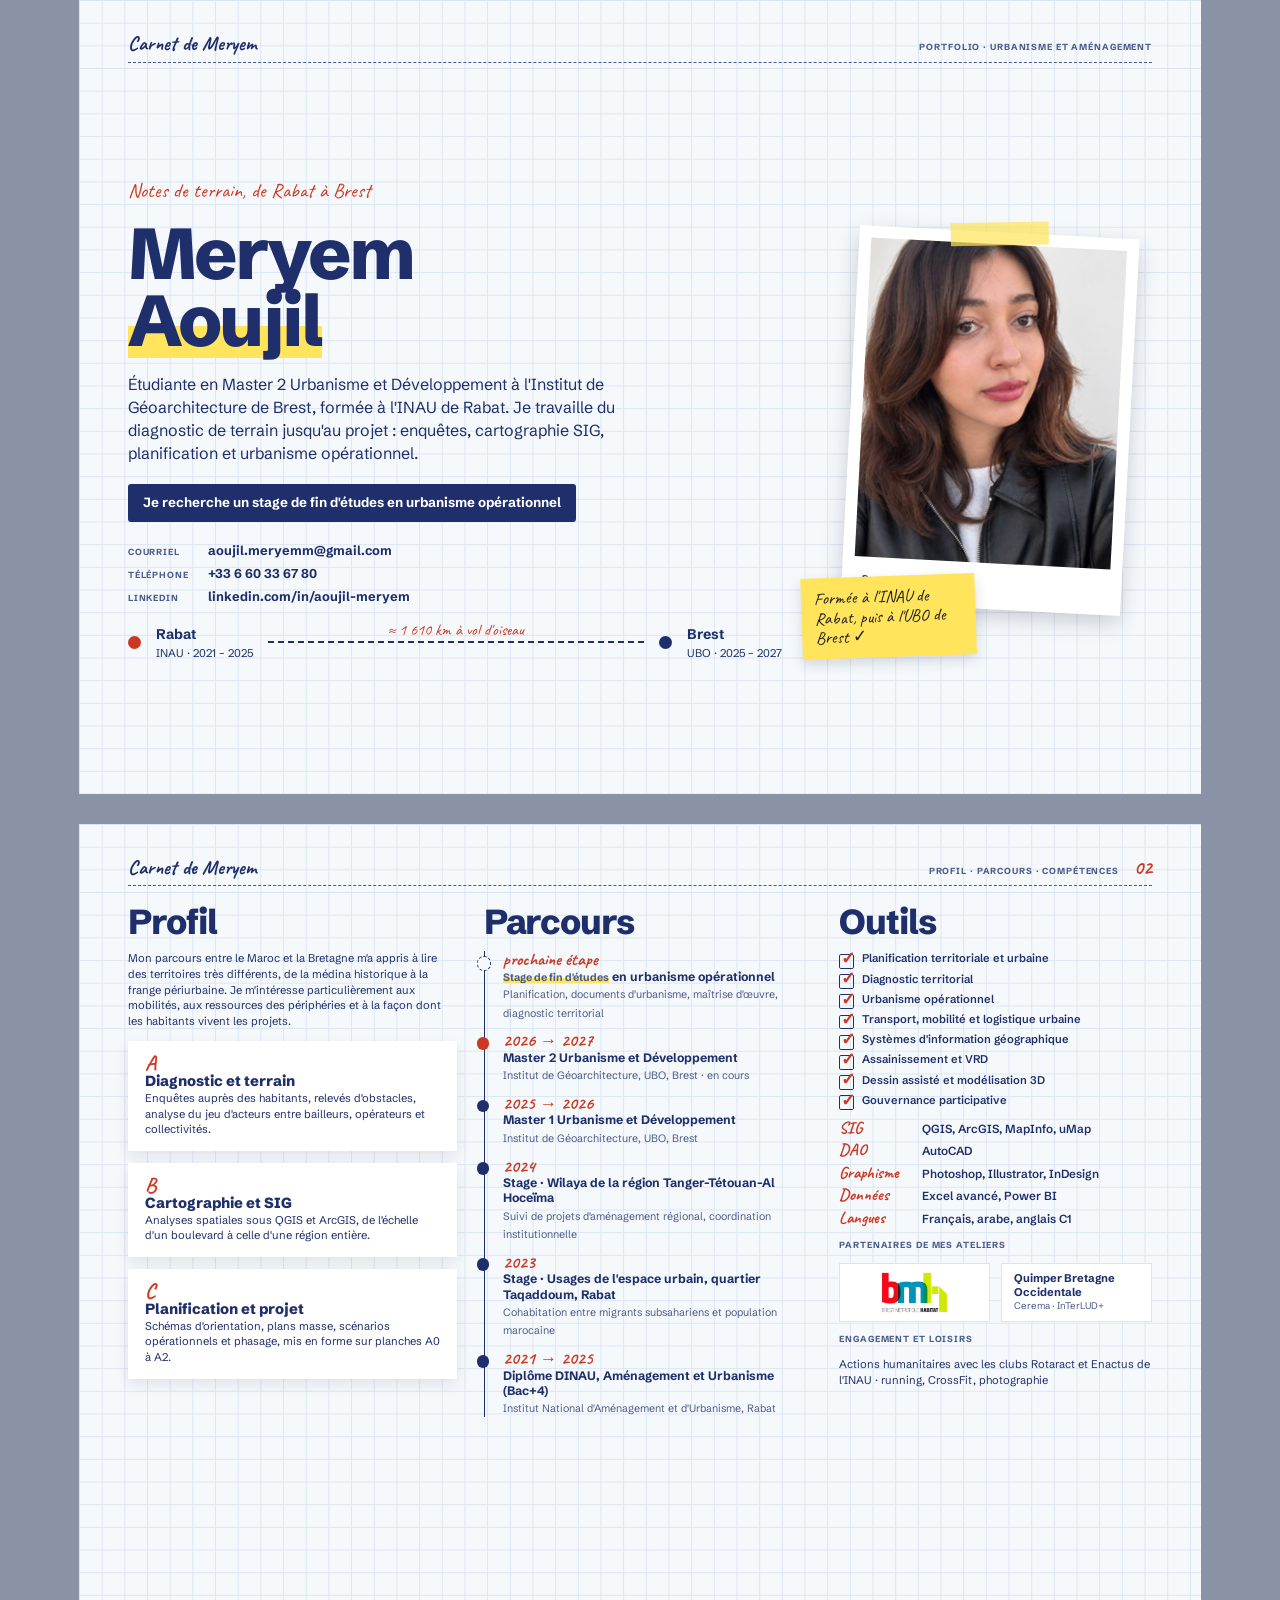
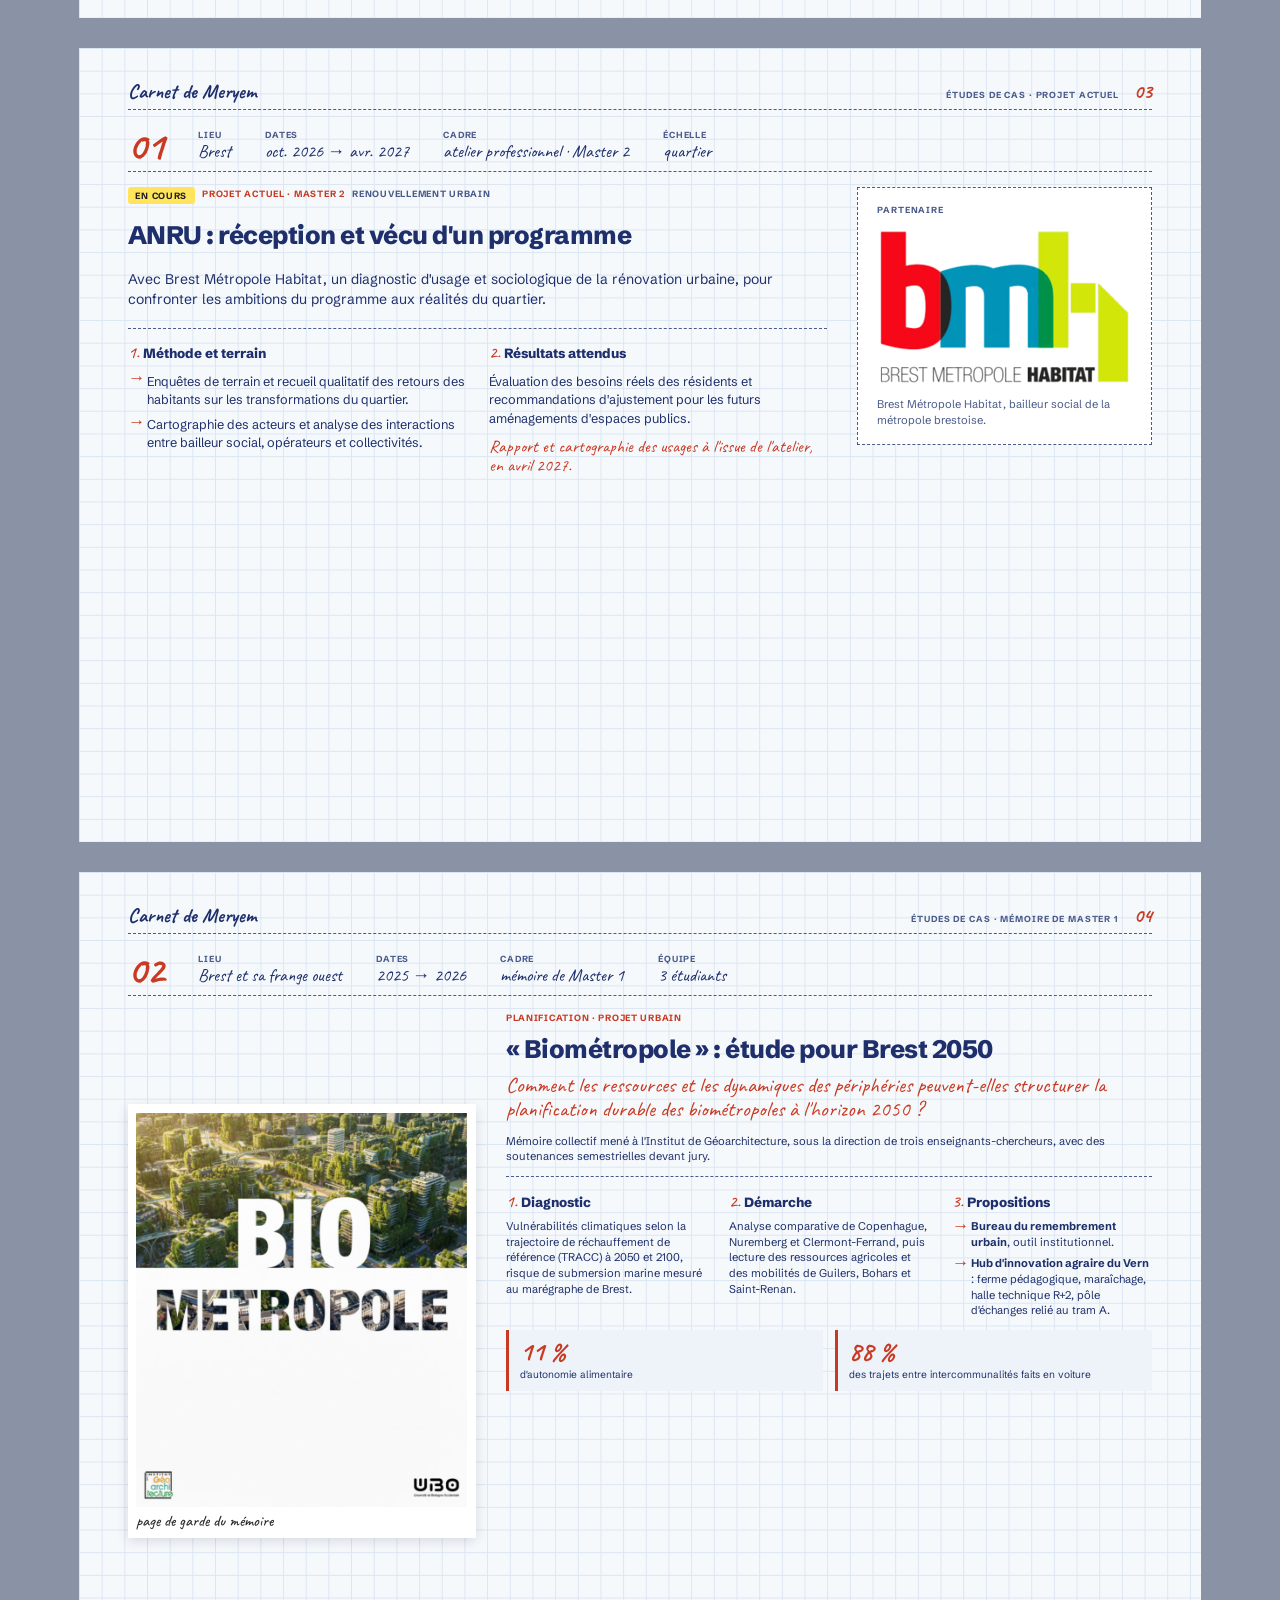
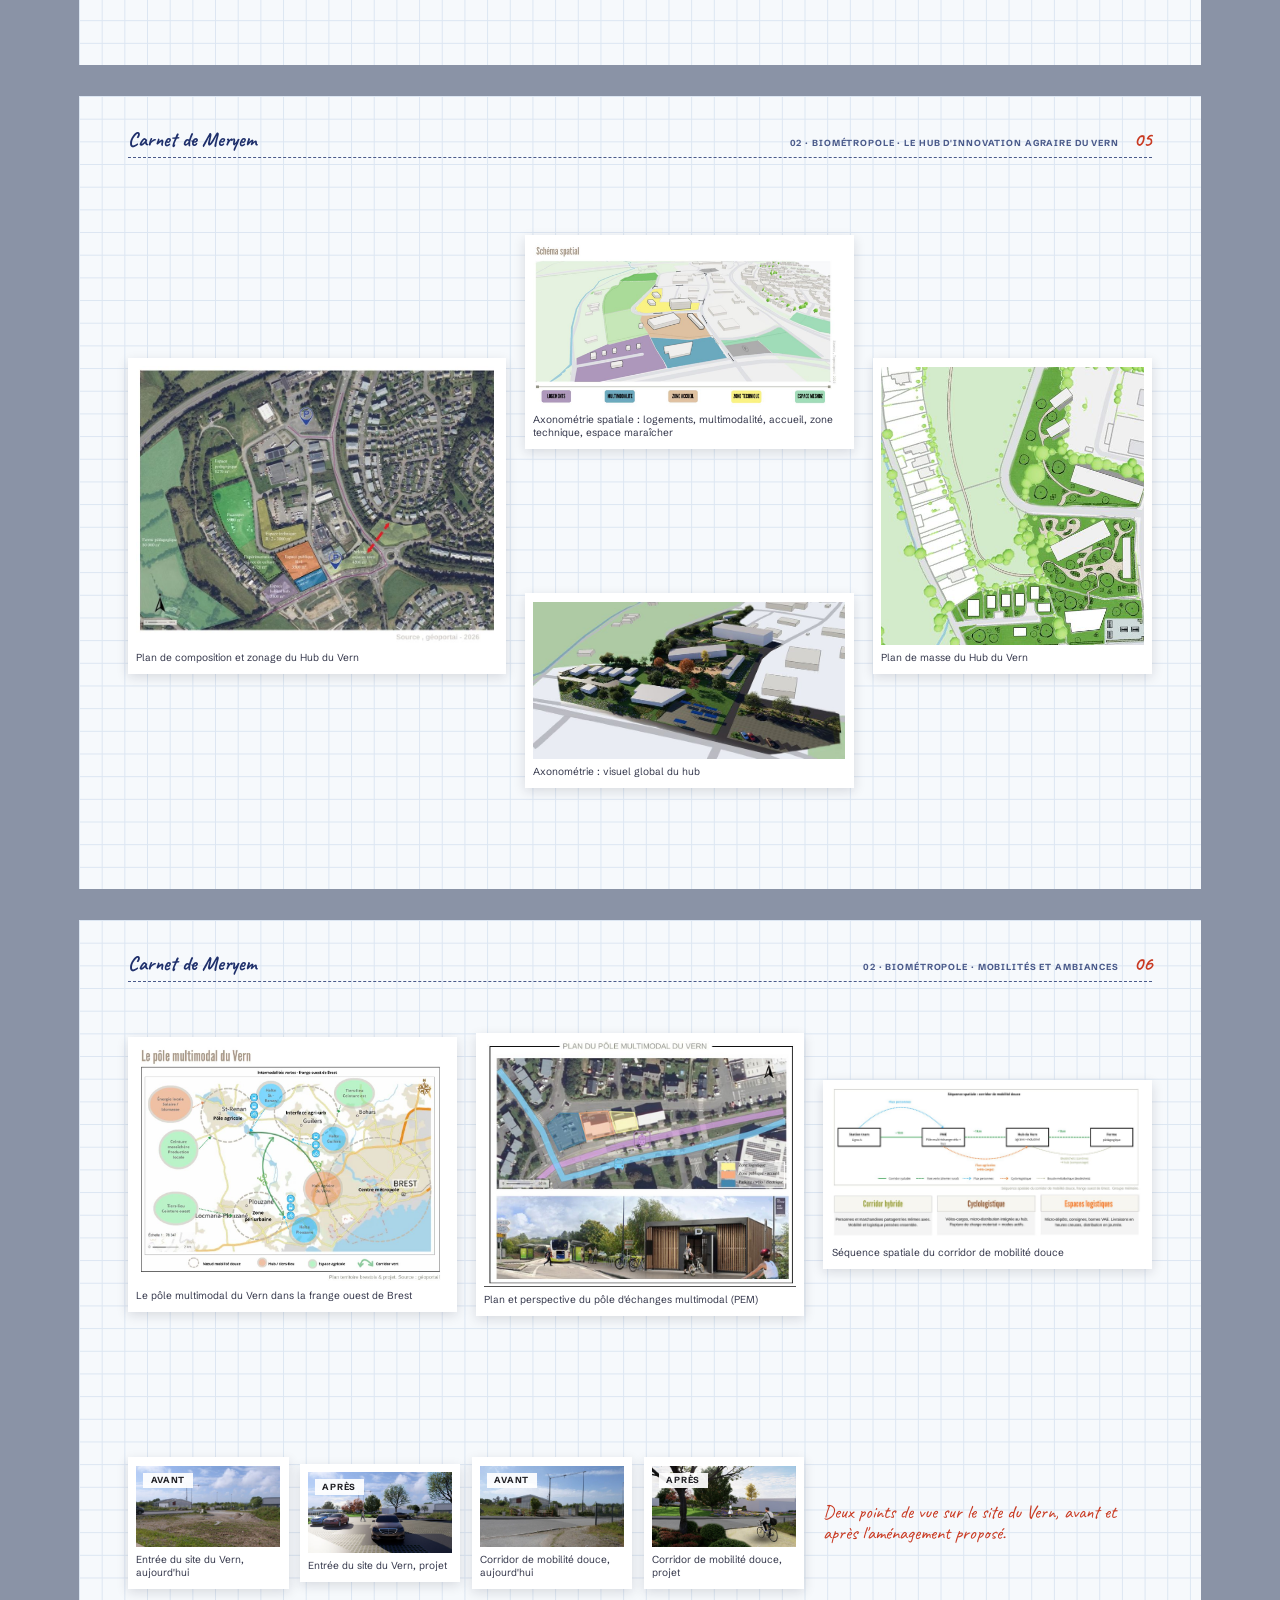
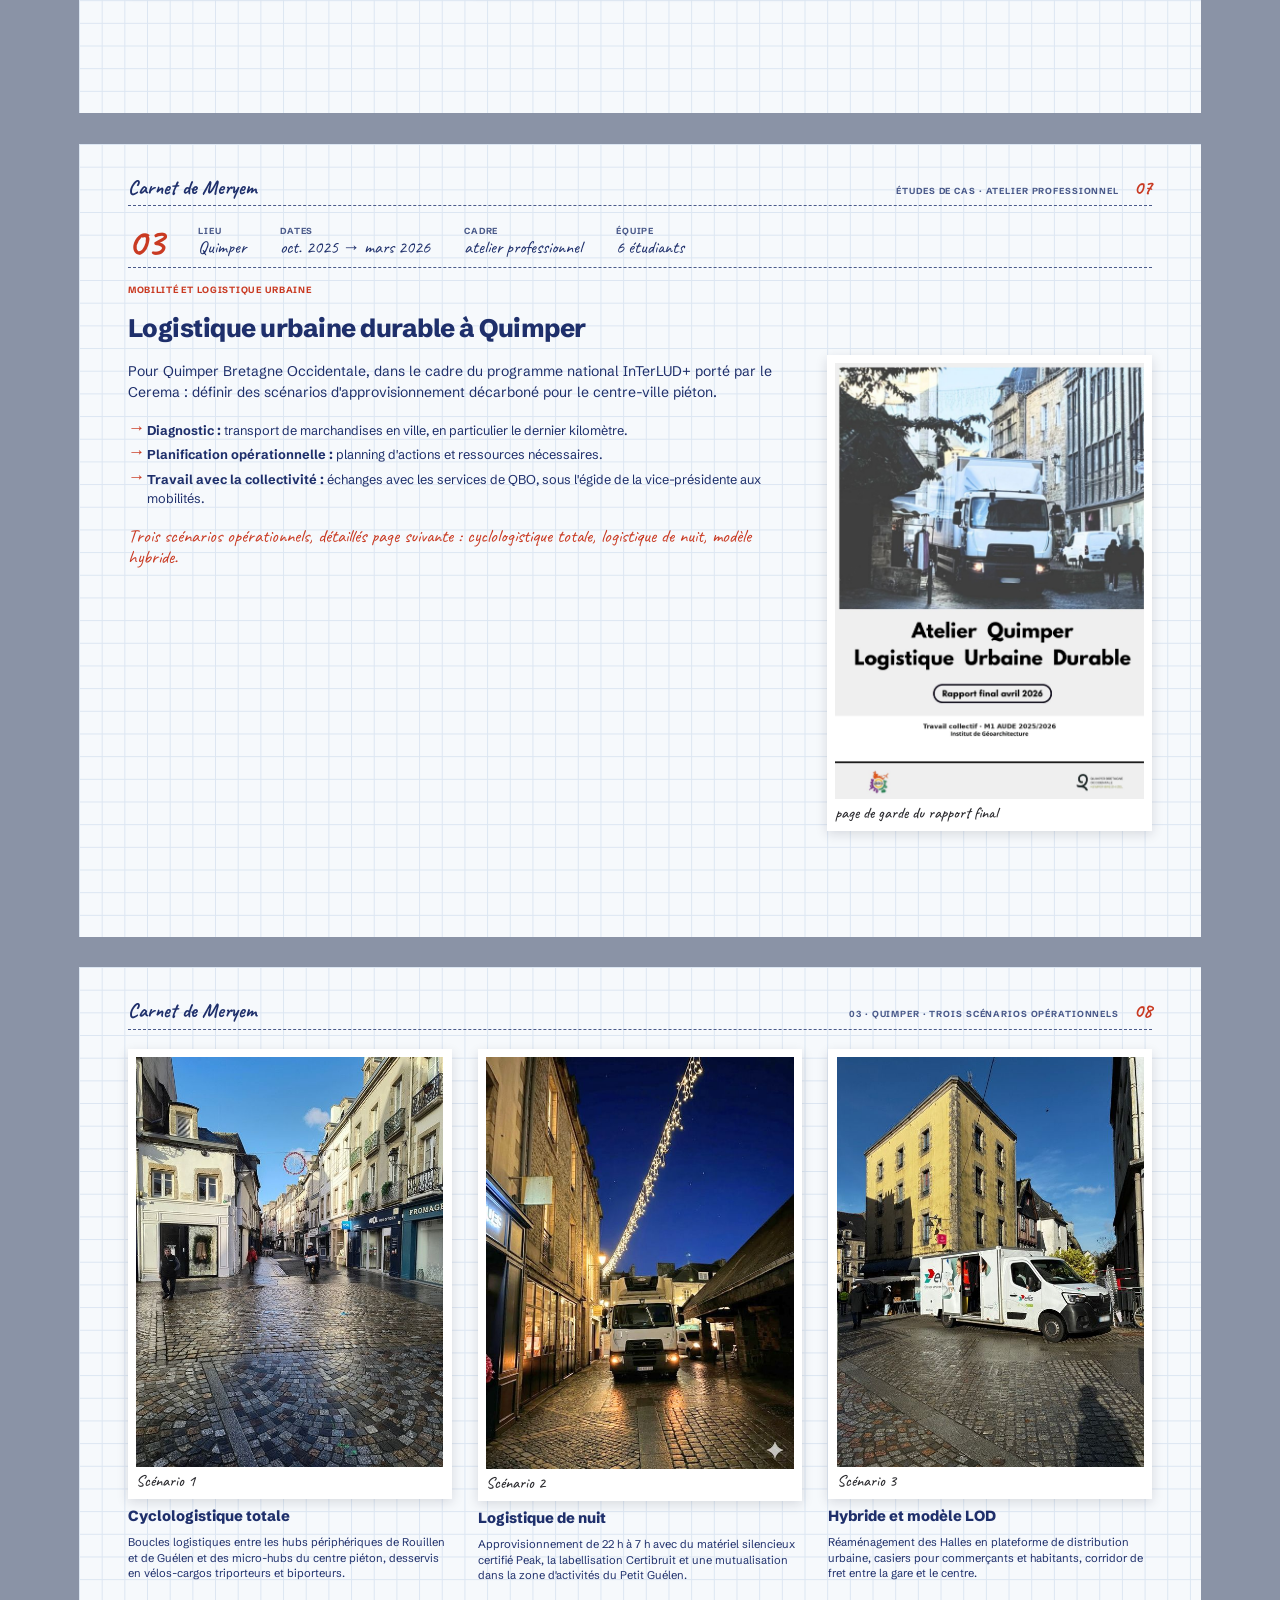
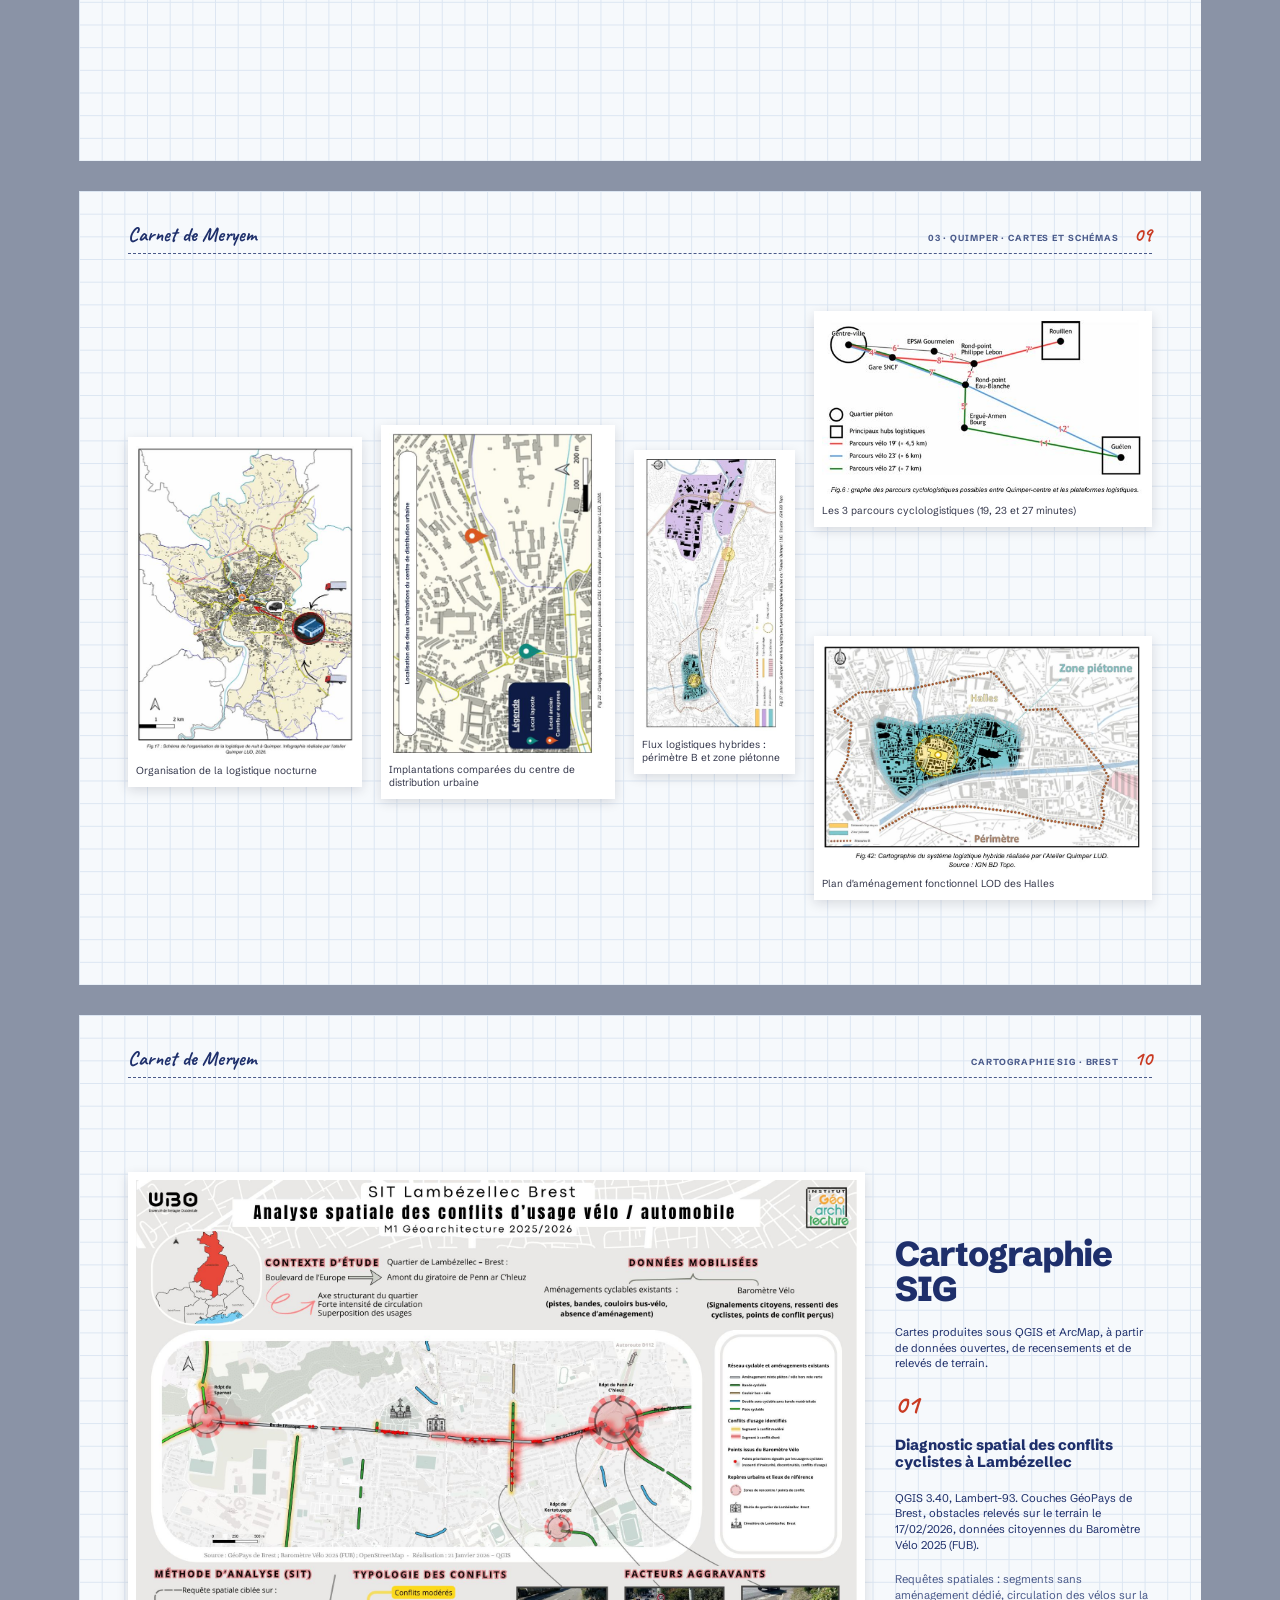
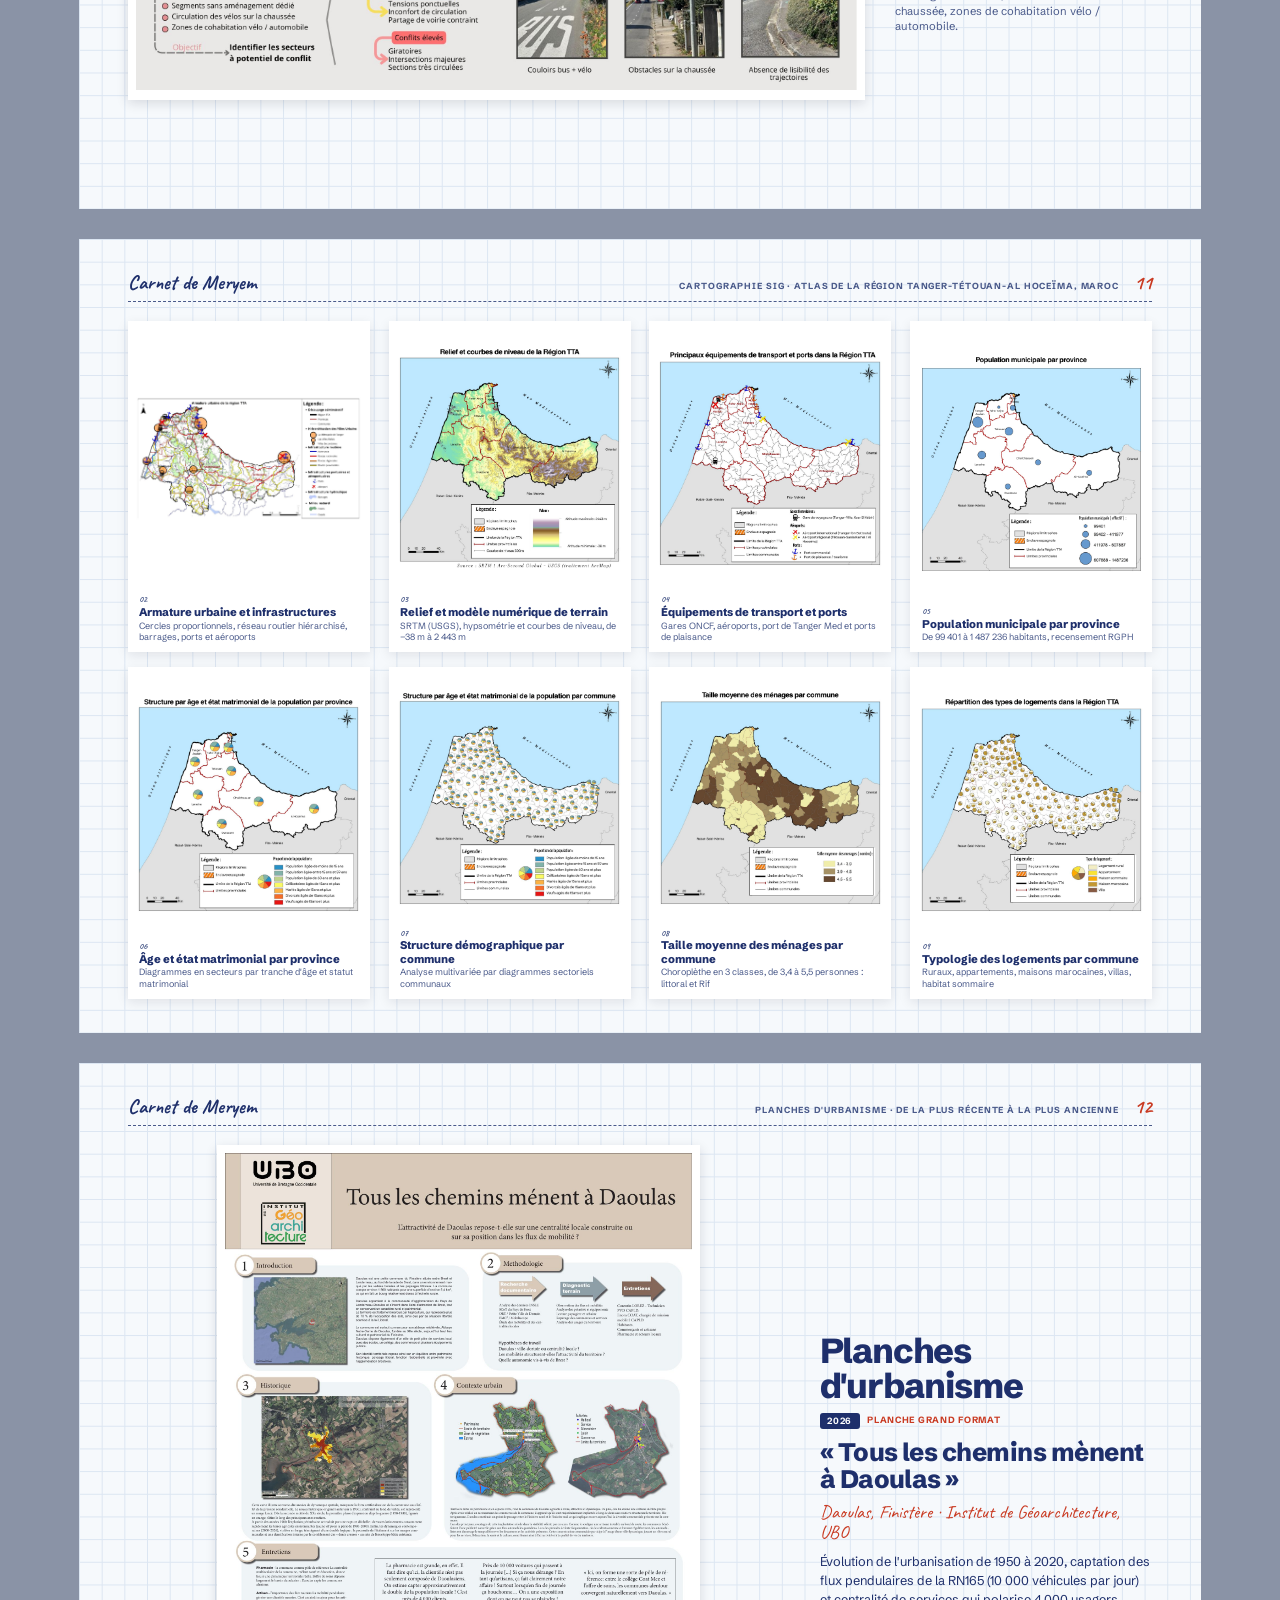
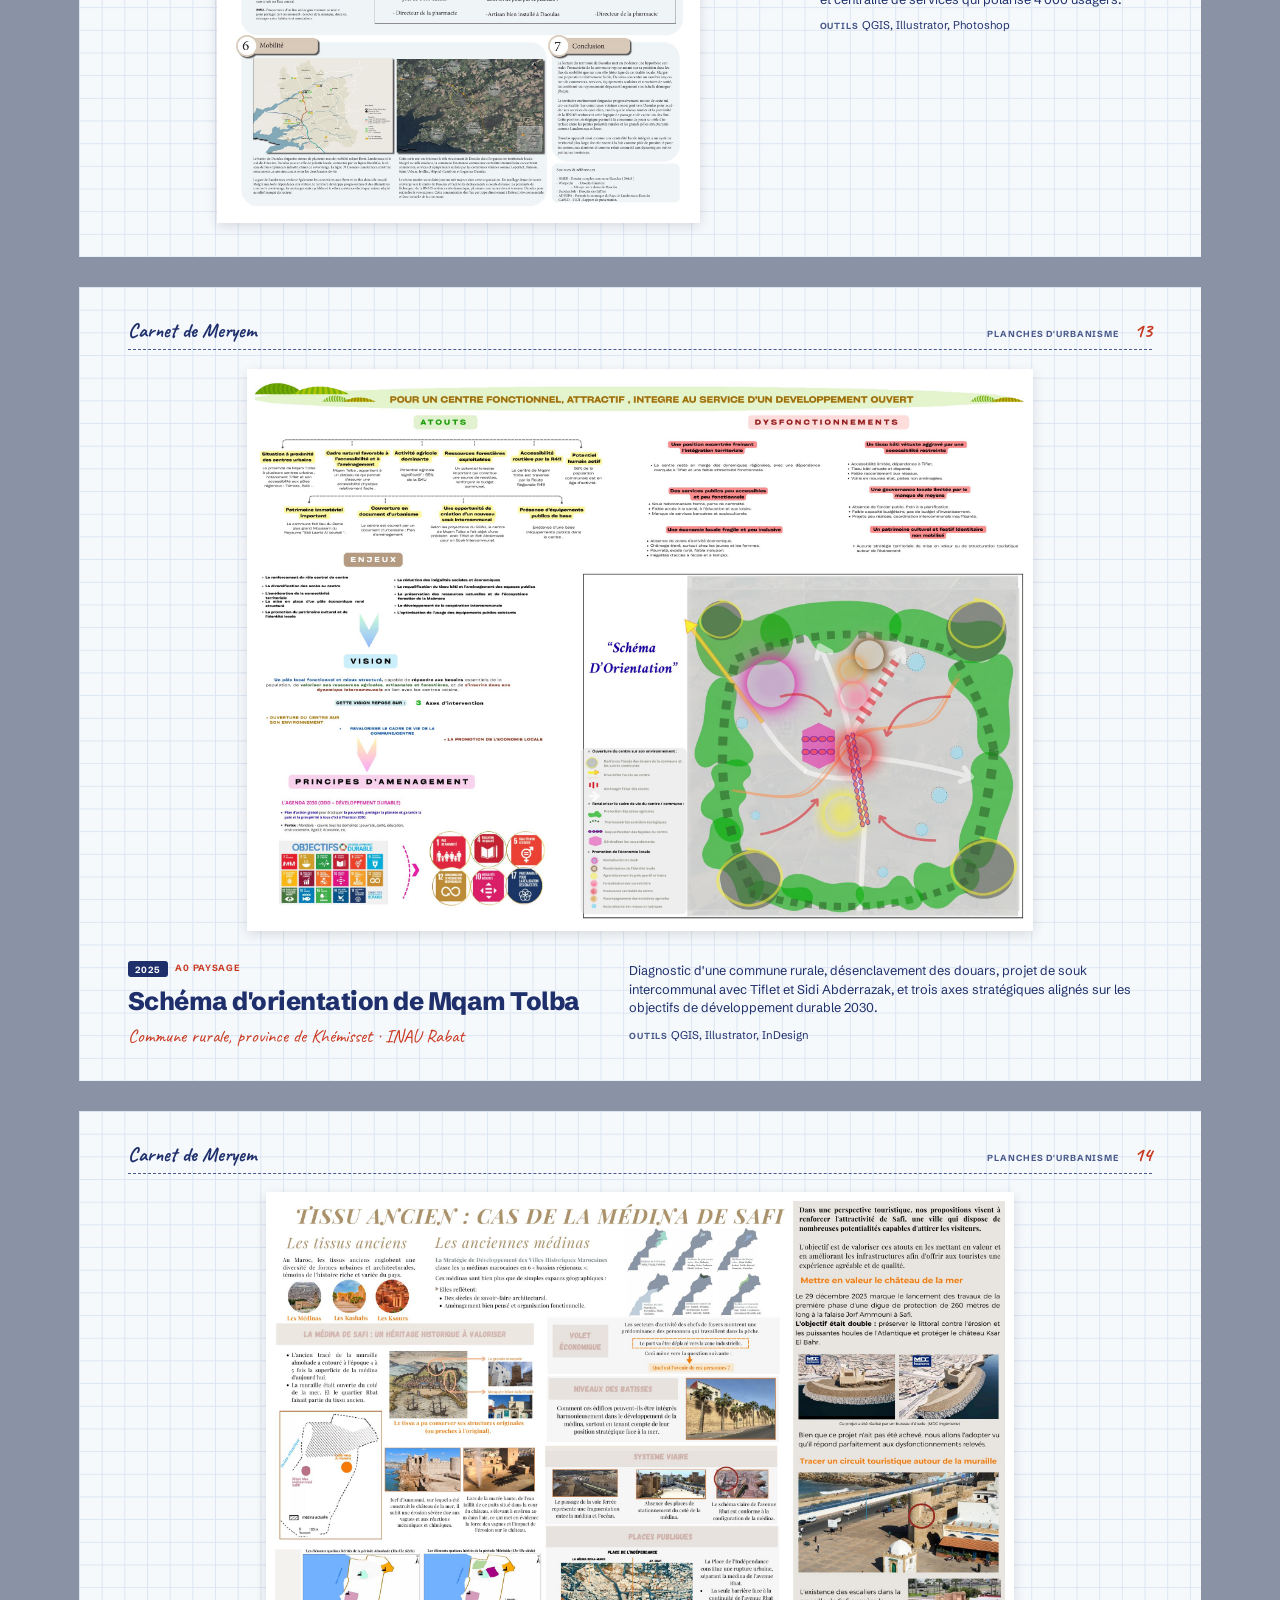
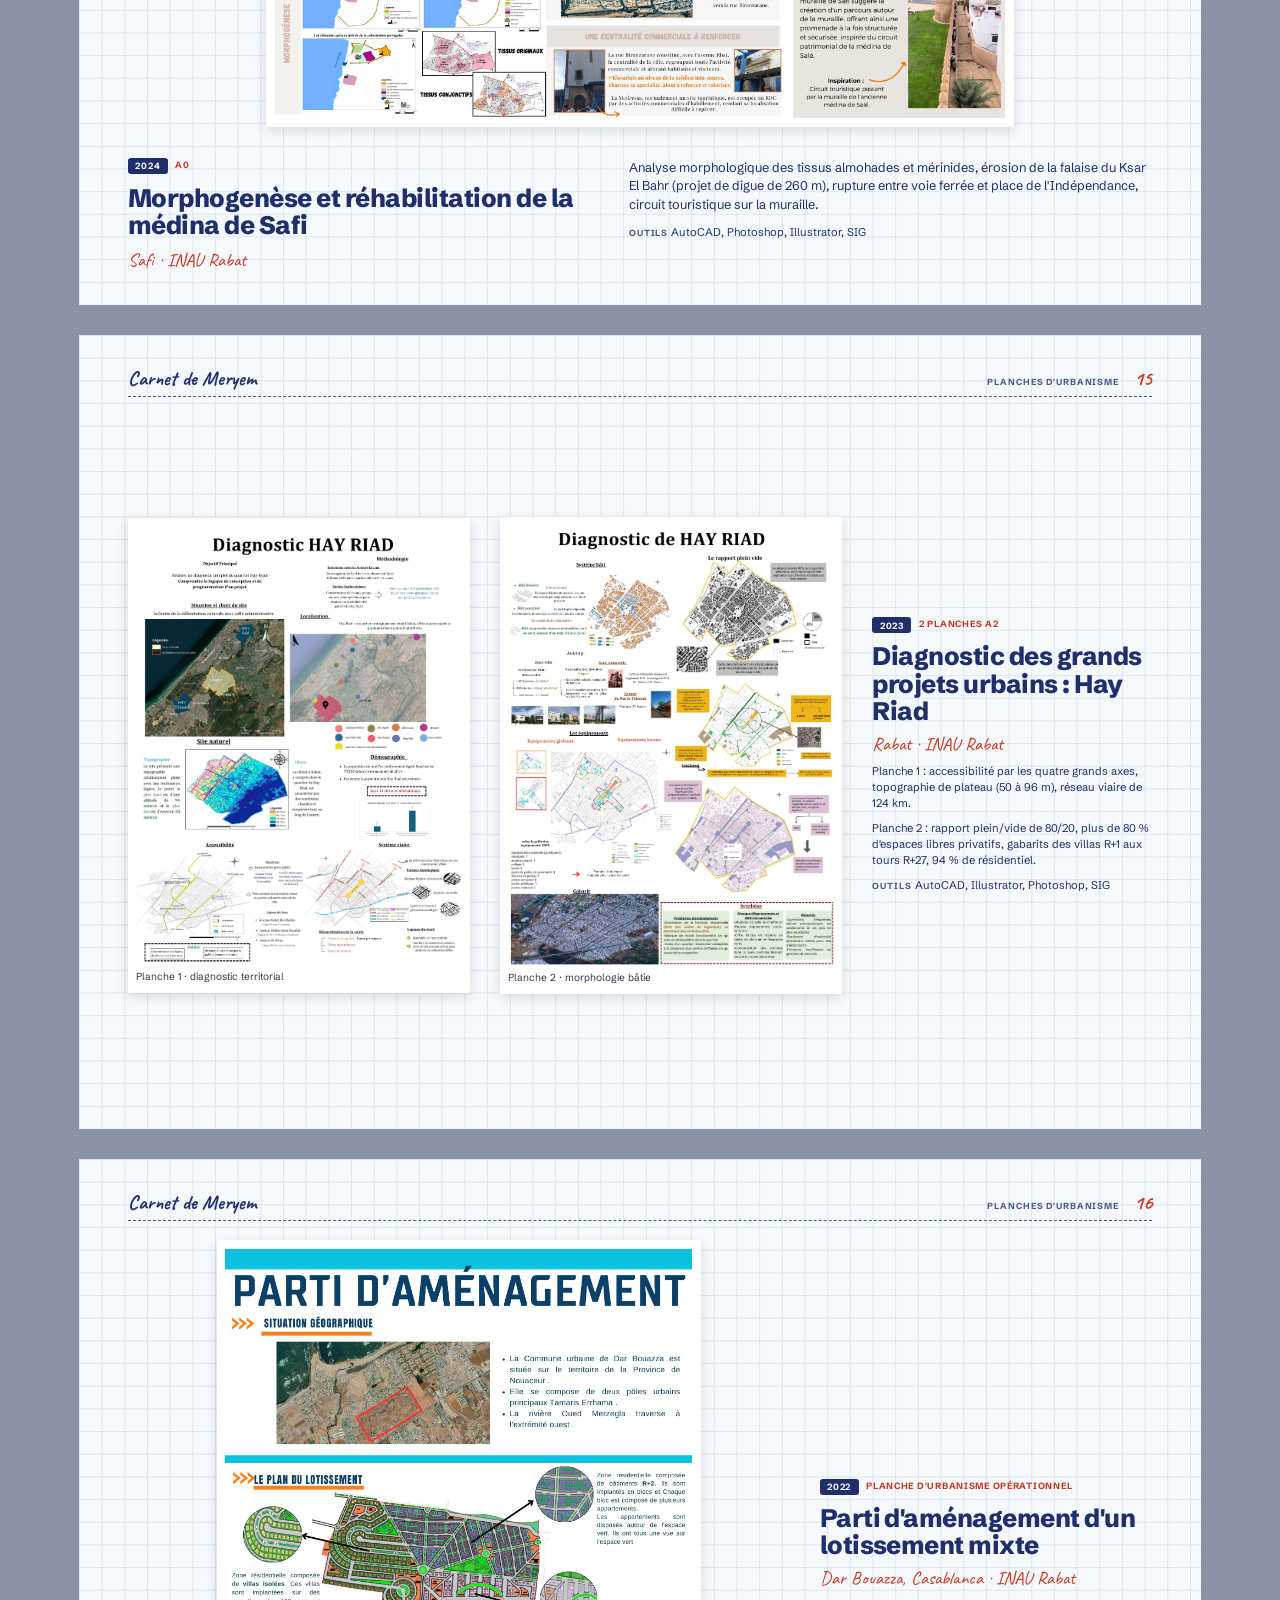
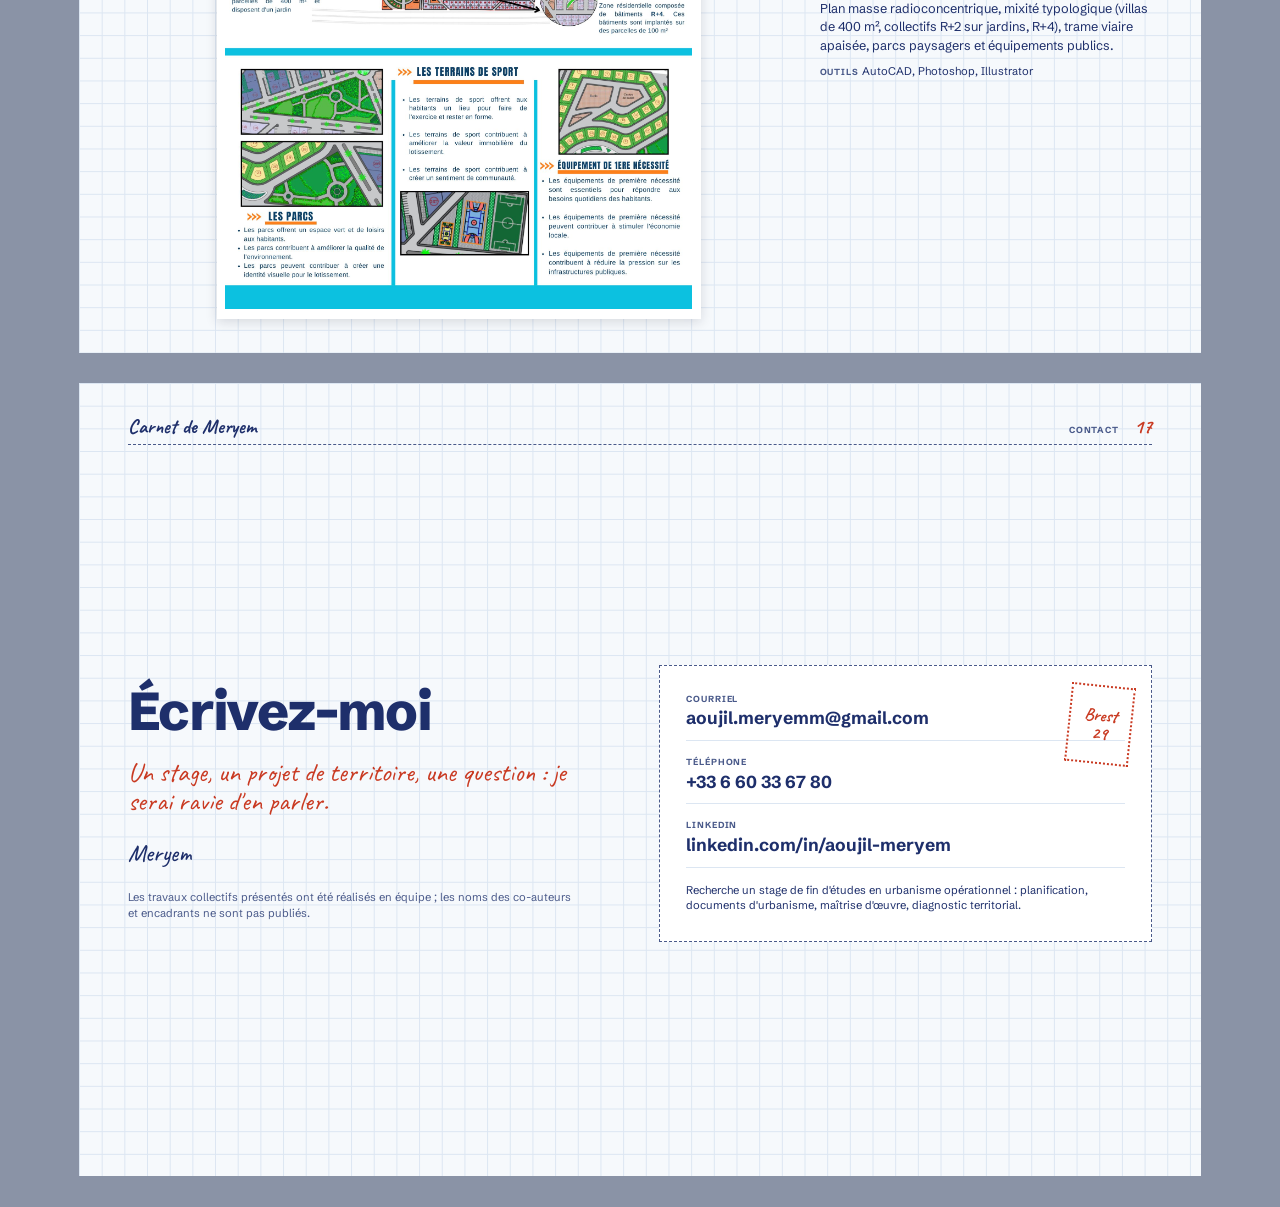
==== portfolio-pdf.html @ b6e5f0bb "Site perso" ====
<!doctype html>
<html lang="fr">
<head>
  <meta charset="utf-8">
  <title>Meryem Aoujil · Portfolio (PDF)</title>
  <meta name="robots" content="noindex, nofollow">
  <!--
    Version PDF du portfolio, au format A4 paysage.
    Pour créer le PDF : ouvrir ce fichier dans Chrome ou Edge, Ctrl+P,
    « Enregistrer au format PDF », marges « Aucune », cocher « Graphiques d'arrière-plan ».
  -->
  <link rel="preconnect" href="https://fonts.googleapis.com">
  <link rel="preconnect" href="https://fonts.gstatic.com" crossorigin>
  <link rel="stylesheet" href="https://fonts.googleapis.com/css2?family=Caveat:wght@500;700&family=Schibsted+Grotesk:wght@400..800&display=swap">
  <link rel="stylesheet" href="assets/css/pdf.css">
</head>
<body>

<!-- ============ 1. COUVERTURE ============ -->
<section class="pg">
  <header class="pg__top"><span class="pg__brand">Carnet de Meryem</span><span class="pg__where"><span class="label">Portfolio · urbanisme et aménagement</span></span></header>
  <div class="pg__body cover">
    <div class="stack stack--lg">
      <p class="kicker">Notes de terrain, de Rabat à Brest</p>
      <h1 class="cover__name">Meryem<br><span class="hl">Aoujil</span></h1>
      <p class="cover__lead">Étudiante en Master 2 Urbanisme et Développement à l'Institut de Géoarchitecture de Brest, formée à l'INAU de Rabat. Je travaille du diagnostic de terrain jusqu'au projet : enquêtes, cartographie SIG, planification et urbanisme opérationnel.</p>
      <p class="cover__badge">Je recherche un stage de fin d'études en urbanisme opérationnel</p>
      <dl class="cover__contact">
        <dt class="label">Courriel</dt><dd>aoujil.meryemm@gmail.com</dd>
        <dt class="label">Téléphone</dt><dd>+33 6 60 33 67 80</dd>
        <dt class="label">LinkedIn</dt><dd>linkedin.com/in/aoujil-meryem</dd>
      </dl>
      <div class="trajet">
        <span class="dot dot--accent"></span><span><strong>Rabat</strong><br>INAU · 2021 – 2025</span>
        <span class="trajet__dash"><span>≈ 1 610 km à vol d'oiseau</span></span>
        <span class="dot"></span><span><strong>Brest</strong><br>UBO · 2025 – 2027</span>
      </div>
    </div>
    <figure class="cover__photo">
      <span class="tape" style="left:50%; margin-left:-13mm; transform:rotate(-4deg)"></span>
      <img src="assets/img/portrait.jpg" alt="Portrait de Meryem Aoujil">
      <figcaption>Brest · Master 2</figcaption>
      <p class="postit">Formée à l'INAU de Rabat, puis à l'UBO de Brest ✓</p>
    </figure>
  </div>
</section>

<!-- ============ 2. PROFIL ============ -->
<section class="pg">
  <header class="pg__top"><span class="pg__brand">Carnet de Meryem</span><span class="pg__where"><span class="label">Profil · parcours · compétences</span><span class="pg__num">02</span></span></header>
  <div class="pg__body profile">
    <div class="stack">
      <h2 class="h-section">Profil</h2>
      <p class="small">Mon parcours entre le Maroc et la Bretagne m'a appris à lire des territoires très différents, de la médina historique à la frange périurbaine. Je m'intéresse particulièrement aux mobilités, aux ressources des périphéries et à la façon dont les habitants vivent les projets.</p>
      <div class="axis">
        <div class="card"><p class="axis__letter">A</p><h3 class="h-block">Diagnostic et terrain</h3><p class="small">Enquêtes auprès des habitants, relevés d'obstacles, analyse du jeu d'acteurs entre bailleurs, opérateurs et collectivités.</p></div>
        <div class="card"><p class="axis__letter">B</p><h3 class="h-block">Cartographie et SIG</h3><p class="small">Analyses spatiales sous QGIS et ArcGIS, de l'échelle d'un boulevard à celle d'une région entière.</p></div>
        <div class="card"><p class="axis__letter">C</p><h3 class="h-block">Planification et projet</h3><p class="small">Schémas d'orientation, plans masse, scénarios opérationnels et phasage, mis en forme sur planches A0 à A2.</p></div>
      </div>
    </div>
    <div class="stack">
      <h2 class="h-section">Parcours</h2>
      <ol class="timeline">
        <li class="is-next"><p class="timeline__date">prochaine étape</p><strong><span class="hl">Stage de fin d'études</span> en urbanisme opérationnel</strong><span>Planification, documents d'urbanisme, maîtrise d'œuvre, diagnostic territorial</span></li>
        <li class="is-current"><p class="timeline__date">2026 → 2027</p><strong>Master 2 Urbanisme et Développement</strong><span>Institut de Géoarchitecture, UBO, Brest · en cours</span></li>
        <li><p class="timeline__date">2025 → 2026</p><strong>Master 1 Urbanisme et Développement</strong><span>Institut de Géoarchitecture, UBO, Brest</span></li>
        <li><p class="timeline__date">2024</p><strong>Stage · Wilaya de la région Tanger-Tétouan-Al Hoceïma</strong><span>Suivi de projets d'aménagement régional, coordination institutionnelle</span></li>
        <li><p class="timeline__date">2023</p><strong>Stage · Usages de l'espace urbain, quartier Taqaddoum, Rabat</strong><span>Cohabitation entre migrants subsahariens et population marocaine</span></li>
        <li><p class="timeline__date">2021 → 2025</p><strong>Diplôme DINAU, Aménagement et Urbanisme (Bac+4)</strong><span>Institut National d'Aménagement et d'Urbanisme, Rabat</span></li>
      </ol>
    </div>
    <div class="stack">
      <h2 class="h-section">Outils</h2>
      <ul class="checks small">
        <li>Planification territoriale et urbaine</li>
        <li>Diagnostic territorial</li>
        <li>Urbanisme opérationnel</li>
        <li>Transport, mobilité et logistique urbaine</li>
        <li>Systèmes d'information géographique</li>
        <li>Assainissement et VRD</li>
        <li>Dessin assisté et modélisation 3D</li>
        <li>Gouvernance participative</li>
      </ul>
      <dl class="soft">
        <dt>SIG</dt><dd>QGIS, ArcGIS, MapInfo, uMap</dd>
        <dt>DAO</dt><dd>AutoCAD</dd>
        <dt>Graphisme</dt><dd>Photoshop, Illustrator, InDesign</dd>
        <dt>Données</dt><dd>Excel avancé, Power BI</dd>
        <dt>Langues</dt><dd>Français, arabe, anglais C1</dd>
      </dl>
      <p class="label">Partenaires de mes ateliers</p>
      <div class="partners">
        <div><img src="assets/img/logos/logo-bmh.png" alt="Brest Métropole Habitat"></div>
        <div><strong>Quimper Bretagne Occidentale</strong><span>Cerema · InTerLUD+</span></div>
      </div>
      <p class="label">Engagement et loisirs</p>
      <p class="small">Actions humanitaires avec les clubs Rotaract et Enactus de l'INAU · running, CrossFit, photographie</p>
    </div>
  </div>
</section>

<!-- ============ 3. PROJET 01 · ANRU ============ -->
<section class="pg">
  <header class="pg__top"><span class="pg__brand">Carnet de Meryem</span><span class="pg__where"><span class="label">Études de cas · projet actuel</span><span class="pg__num">03</span></span></header>
  <div class="pg__body project">
    <div class="meta">
      <span class="meta__num">01</span>
      <dl>
        <div><dt class="label">Lieu</dt><dd>Brest</dd></div>
        <div><dt class="label">Dates</dt><dd>oct. 2026 → avr. 2027</dd></div>
        <div><dt class="label">Cadre</dt><dd>atelier professionnel · Master 2</dd></div>
        <div><dt class="label">Échelle</dt><dd>quartier</dd></div>
      </dl>
    </div>
    <div class="split" style="grid-template-columns: 1fr 78mm;">
      <div class="stack stack--lg">
        <p class="tags"><span class="tag-hl">En cours</span><span class="tag-accent">Projet actuel · Master 2</span><span class="tag-muted">Renouvellement urbain</span></p>
        <h2 class="h-project">ANRU : réception et vécu d'un programme</h2>
        <p class="lead">Avec Brest Métropole Habitat, un diagnostic d'usage et sociologique de la rénovation urbaine, pour confronter les ambitions du programme aux réalités du quartier.</p>
        <div class="steps steps--2">
          <div>
            <h3 class="step__title"><span class="hand">1.</span>Méthode et terrain</h3>
            <ul class="arrows">
              <li>Enquêtes de terrain et recueil qualitatif des retours des habitants sur les transformations du quartier.</li>
              <li>Cartographie des acteurs et analyse des interactions entre bailleur social, opérateurs et collectivités.</li>
            </ul>
          </div>
          <div>
            <h3 class="step__title"><span class="hand">2.</span>Résultats attendus</h3>
            <p>Évaluation des besoins réels des résidents et recommandations d'ajustement pour les futurs aménagements d'espaces publics.</p>
            <p class="question" style="font-size:13pt; margin-top:2.5mm">Rapport et cartographie des usages à l'issue de l'atelier, en avril 2027.</p>
          </div>
        </div>
      </div>
      <figure class="partner-logo">
        <figcaption class="label">Partenaire</figcaption>
        <img src="assets/img/logos/logo-bmh.png" alt="Brest Métropole Habitat">
        <p class="small muted">Brest Métropole Habitat, bailleur social de la métropole brestoise.</p>
      </figure>
    </div>
  </div>
</section>

<!-- ============ 4. PROJET 02 · BIOMÉTROPOLE (1/3) ============ -->
<section class="pg">
  <header class="pg__top"><span class="pg__brand">Carnet de Meryem</span><span class="pg__where"><span class="label">Études de cas · mémoire de Master 1</span><span class="pg__num">04</span></span></header>
  <div class="pg__body project">
    <div class="meta">
      <span class="meta__num">02</span>
      <dl>
        <div><dt class="label">Lieu</dt><dd>Brest et sa frange ouest</dd></div>
        <div><dt class="label">Dates</dt><dd>2025 → 2026</dd></div>
        <div><dt class="label">Cadre</dt><dd>mémoire de Master 1</dd></div>
        <div><dt class="label">Équipe</dt><dd>3 étudiants</dd></div>
      </dl>
    </div>
    <div class="split" style="grid-template-columns: 92mm 1fr;">
      <figure class="ph"><div class="ph__img"><img src="assets/img/projets/biometropole-couverture.jpg" alt="Page de garde du mémoire Biométropole"></div><figcaption class="hand">page de garde du mémoire</figcaption></figure>
      <div class="stack">
        <p class="tags"><span class="tag-accent">Planification · projet urbain</span></p>
        <h2 class="h-project">« Biométropole » : étude pour Brest 2050</h2>
        <p class="question">Comment les ressources et les dynamiques des périphéries peuvent-elles structurer la planification durable des biométropoles à l'horizon 2050 ?</p>
        <p class="small">Mémoire collectif mené à l'Institut de Géoarchitecture, sous la direction de trois enseignants-chercheurs, avec des soutenances semestrielles devant jury.</p>
        <div class="steps small">
          <div>
            <h3 class="step__title"><span class="hand">1.</span>Diagnostic</h3>
            <p>Vulnérabilités climatiques selon la trajectoire de réchauffement de référence (TRACC) à 2050 et 2100, risque de submersion marine mesuré au marégraphe de Brest.</p>
          </div>
          <div>
            <h3 class="step__title"><span class="hand">2.</span>Démarche</h3>
            <p>Analyse comparative de Copenhague, Nuremberg et Clermont-Ferrand, puis lecture des ressources agricoles et des mobilités de Guilers, Bohars et Saint-Renan.</p>
          </div>
          <div>
            <h3 class="step__title"><span class="hand">3.</span>Propositions</h3>
            <ul class="arrows">
              <li><strong>Bureau du remembrement urbain</strong>, outil institutionnel.</li>
              <li><strong>Hub d'innovation agraire du Vern</strong> : ferme pédagogique, maraîchage, halle technique R+2, pôle d'échanges relié au tram A.</li>
            </ul>
          </div>
        </div>
        <div class="stats">
          <div><strong>11 %</strong><span>d'autonomie alimentaire</span></div>
          <div><strong>88 %</strong><span>des trajets entre intercommunalités faits en voiture</span></div>
        </div>
      </div>
    </div>
  </div>
</section>

<!-- ============ 5. BIOMÉTROPOLE (2/3) : le Hub du Vern ============ -->
<section class="pg">
  <header class="pg__top"><span class="pg__brand">Carnet de Meryem</span><span class="pg__where"><span class="label">02 · Biométropole · le Hub d'innovation agraire du Vern</span><span class="pg__num">05</span></span></header>
  <div class="pg__body grid-fig" style="grid-template-columns: 1.15fr 1fr 0.85fr; grid-template-rows: 1fr 1fr;">
    <figure class="ph" style="grid-row: 1 / 3;"><div class="ph__img"><img src="assets/img/projets/biometropole-composition.jpg" alt=""></div><figcaption>Plan de composition et zonage du Hub du Vern</figcaption></figure>
    <figure class="ph"><div class="ph__img"><img src="assets/img/projets/biometropole-schema-spatial.jpg" alt=""></div><figcaption>Axonométrie spatiale : logements, multimodalité, accueil, zone technique, espace maraîcher</figcaption></figure>
    <figure class="ph" style="grid-row: 1 / 3; grid-column: 3;"><div class="ph__img"><img src="assets/img/projets/biometropole-plan-masse.jpg" alt=""></div><figcaption>Plan de masse du Hub du Vern</figcaption></figure>
    <figure class="ph"><div class="ph__img"><img src="assets/img/projets/biometropole-vue-3d.jpg" alt=""></div><figcaption>Axonométrie : visuel global du hub</figcaption></figure>
  </div>
</section>

<!-- ============ 6. BIOMÉTROPOLE (3/3) : mobilités et ambiances ============ -->
<section class="pg">
  <header class="pg__top"><span class="pg__brand">Carnet de Meryem</span><span class="pg__where"><span class="label">02 · Biométropole · mobilités et ambiances</span><span class="pg__num">06</span></span></header>
  <div class="pg__body grid-fig" style="grid-template-columns: 1fr 1fr 1fr; grid-template-rows: 1fr 0.9fr;">
    <figure class="ph"><div class="ph__img"><img src="assets/img/projets/biometropole-pole-multimodal.jpg" alt=""></div><figcaption>Le pôle multimodal du Vern dans la frange ouest de Brest</figcaption></figure>
    <figure class="ph"><div class="ph__img"><img src="assets/img/projets/biometropole-pem.jpg" alt=""></div><figcaption>Plan et perspective du pôle d'échanges multimodal (PEM)</figcaption></figure>
    <figure class="ph"><div class="ph__img"><img src="assets/img/projets/biometropole-sequence.jpg" alt=""></div><figcaption>Séquence spatiale du corridor de mobilité douce</figcaption></figure>
    <div class="compare" style="grid-column: 1 / 3; grid-template-columns: repeat(4, 1fr);">
      <figure class="ph"><span class="flag">Avant</span><div class="ph__img"><img src="assets/img/projets/biometropole-avant.jpg" alt=""></div><figcaption>Entrée du site du Vern, aujourd'hui</figcaption></figure>
      <figure class="ph"><span class="flag">Après</span><div class="ph__img"><img src="assets/img/projets/biometropole-apres.jpg" alt=""></div><figcaption>Entrée du site du Vern, projet</figcaption></figure>
      <figure class="ph"><span class="flag">Avant</span><div class="ph__img"><img src="assets/img/projets/biometropole-avant-2.jpg" alt=""></div><figcaption>Corridor de mobilité douce, aujourd'hui</figcaption></figure>
      <figure class="ph"><span class="flag">Après</span><div class="ph__img"><img src="assets/img/projets/biometropole-apres-2.jpg" alt=""></div><figcaption>Corridor de mobilité douce, projet</figcaption></figure>
    </div>
    <div class="stack" style="justify-content:center">
      <p class="question" style="font-size:14pt">Deux points de vue sur le site du Vern, avant et après l'aménagement proposé.</p>
    </div>
  </div>
</section>

<!-- ============ 7. PROJET 03 · QUIMPER (1/3) ============ -->
<section class="pg">
  <header class="pg__top"><span class="pg__brand">Carnet de Meryem</span><span class="pg__where"><span class="label">Études de cas · atelier professionnel</span><span class="pg__num">07</span></span></header>
  <div class="pg__body project">
    <div class="meta">
      <span class="meta__num">03</span>
      <dl>
        <div><dt class="label">Lieu</dt><dd>Quimper</dd></div>
        <div><dt class="label">Dates</dt><dd>oct. 2025 → mars 2026</dd></div>
        <div><dt class="label">Cadre</dt><dd>atelier professionnel</dd></div>
        <div><dt class="label">Équipe</dt><dd>6 étudiants</dd></div>
      </dl>
    </div>
    <div class="split" style="grid-template-columns: 1fr 86mm;">
      <div class="stack stack--lg">
        <p class="tags"><span class="tag-accent">Mobilité et logistique urbaine</span></p>
        <h2 class="h-project">Logistique urbaine durable à Quimper</h2>
        <p class="lead">Pour Quimper Bretagne Occidentale, dans le cadre du programme national InTerLUD+ porté par le Cerema : définir des scénarios d'approvisionnement décarboné pour le centre-ville piéton.</p>
        <ul class="arrows">
          <li><strong>Diagnostic :</strong> transport de marchandises en ville, en particulier le dernier kilomètre.</li>
          <li><strong>Planification opérationnelle :</strong> planning d'actions et ressources nécessaires.</li>
          <li><strong>Travail avec la collectivité :</strong> échanges avec les services de QBO, sous l'égide de la vice-présidente aux mobilités.</li>
        </ul>
        <p class="question" style="font-size:14pt">Trois scénarios opérationnels, détaillés page suivante : cyclologistique totale, logistique de nuit, modèle hybride.</p>
      </div>
      <figure class="ph"><div class="ph__img"><img src="assets/img/projets/quimper-couverture.jpg" alt="Page de garde du rapport final de l'atelier Quimper"></div><figcaption class="hand">page de garde du rapport final</figcaption></figure>
    </div>
  </div>
</section>

<!-- ============ 8. QUIMPER (2/3) : trois scénarios ============ -->
<section class="pg">
  <header class="pg__top"><span class="pg__brand">Carnet de Meryem</span><span class="pg__where"><span class="label">03 · Quimper · trois scénarios opérationnels</span><span class="pg__num">08</span></span></header>
  <div class="pg__body scen">
    <div>
      <figure class="ph"><div class="ph__img"><img src="assets/img/projets/quimper-cyclologistique.jpg" alt=""></div><figcaption class="hand">Scénario 1</figcaption></figure>
      <h3 class="h-block">Cyclologistique totale</h3>
      <p class="small">Boucles logistiques entre les hubs périphériques de Rouillen et de Guélen et des micro-hubs du centre piéton, desservis en vélos-cargos triporteurs et biporteurs.</p>
    </div>
    <div>
      <figure class="ph"><div class="ph__img"><img src="assets/img/projets/quimper-nuit.jpg" alt=""></div><figcaption class="hand">Scénario 2</figcaption></figure>
      <h3 class="h-block">Logistique de nuit</h3>
      <p class="small">Approvisionnement de 22 h à 7 h avec du matériel silencieux certifié Peak, la labellisation Certibruit et une mutualisation dans la zone d'activités du Petit Guélen.</p>
    </div>
    <div>
      <figure class="ph"><div class="ph__img"><img src="assets/img/projets/quimper-hybride.jpg" alt=""></div><figcaption class="hand">Scénario 3</figcaption></figure>
      <h3 class="h-block">Hybride et modèle LOD</h3>
      <p class="small">Réaménagement des Halles en plateforme de distribution urbaine, casiers pour commerçants et habitants, corridor de fret entre la gare et le centre.</p>
    </div>
  </div>
</section>

<!-- ============ 9. QUIMPER (3/3) : cartes et schémas ============ -->
<section class="pg">
  <header class="pg__top"><span class="pg__brand">Carnet de Meryem</span><span class="pg__where"><span class="label">03 · Quimper · cartes et schémas</span><span class="pg__num">09</span></span></header>
  <div class="pg__body grid-fig" style="grid-template-columns: 0.9fr 0.9fr 0.62fr 1.3fr; grid-template-rows: 0.8fr 1fr;">
    <figure class="ph" style="grid-row: 1 / 3;"><div class="ph__img"><img src="assets/img/projets/quimper-organisation-nuit.jpg" alt=""></div><figcaption>Organisation de la logistique nocturne</figcaption></figure>
    <figure class="ph" style="grid-row: 1 / 3;"><div class="ph__img"><img src="assets/img/projets/quimper-cdu.jpg" alt=""></div><figcaption>Implantations comparées du centre de distribution urbaine</figcaption></figure>
    <figure class="ph" style="grid-row: 1 / 3;"><div class="ph__img"><img src="assets/img/projets/quimper-flux-hybrides.jpg" alt=""></div><figcaption>Flux logistiques hybrides : périmètre B et zone piétonne</figcaption></figure>
    <figure class="ph"><div class="ph__img"><img src="assets/img/projets/quimper-parcours-velo.jpg" alt=""></div><figcaption>Les 3 parcours cyclologistiques (19, 23 et 27 minutes)</figcaption></figure>
    <figure class="ph"><div class="ph__img"><img src="assets/img/projets/quimper-halles-lod.jpg" alt=""></div><figcaption>Plan d'aménagement fonctionnel LOD des Halles</figcaption></figure>
  </div>
</section>

<!-- ============ 10. CARTOGRAPHIE (1/2) : Lambézellec ============ -->
<section class="pg">
  <header class="pg__top"><span class="pg__brand">Carnet de Meryem</span><span class="pg__where"><span class="label">Cartographie SIG · Brest</span><span class="pg__num">10</span></span></header>
  <div class="pg__body split" style="grid-template-columns: 1fr 68mm;">
    <figure class="ph"><div class="ph__img"><img src="assets/img/cartes/01-lambezellec.jpg" alt=""></div></figure>
    <div class="stack stack--lg" style="justify-content:center">
      <h2 class="h-section">Cartographie SIG</h2>
      <p class="small">Cartes produites sous QGIS et ArcMap, à partir de données ouvertes, de recensements et de relevés de terrain.</p>
      <p class="map__num" style="font-size:20pt">01</p>
      <h3 class="h-block">Diagnostic spatial des conflits cyclistes à Lambézellec</h3>
      <p class="small">QGIS 3.40, Lambert-93. Couches GéoPays de Brest, obstacles relevés sur le terrain le 17/02/2026, données citoyennes du Baromètre Vélo 2025 (FUB).</p>
      <p class="small muted">Requêtes spatiales : segments sans aménagement dédié, circulation des vélos sur la chaussée, zones de cohabitation vélo / automobile.</p>
    </div>
  </div>
</section>

<!-- ============ 11. CARTOGRAPHIE (2/2) : atlas TTA ============ -->
<section class="pg">
  <header class="pg__top"><span class="pg__brand">Carnet de Meryem</span><span class="pg__where"><span class="label">Cartographie SIG · atlas de la région Tanger-Tétouan-Al Hoceïma, Maroc</span><span class="pg__num">11</span></span></header>
  <div class="pg__body maps8">
    <article class="map"><div class="ph__img"><img src="assets/img/cartes/02-armature-urbaine-tta.jpg" alt=""></div><div class="map__txt"><p class="map__num">02</p><h4>Armature urbaine et infrastructures</h4><p>Cercles proportionnels, réseau routier hiérarchisé, barrages, ports et aéroports</p></div></article>
    <article class="map"><div class="ph__img"><img src="assets/img/cartes/03-relief-tta.jpg" alt=""></div><div class="map__txt"><p class="map__num">03</p><h4>Relief et modèle numérique de terrain</h4><p>SRTM (USGS), hypsométrie et courbes de niveau, de −38 m à 2 443 m</p></div></article>
    <article class="map"><div class="ph__img"><img src="assets/img/cartes/04-transports-tta.jpg" alt=""></div><div class="map__txt"><p class="map__num">04</p><h4>Équipements de transport et ports</h4><p>Gares ONCF, aéroports, port de Tanger Med et ports de plaisance</p></div></article>
    <article class="map"><div class="ph__img"><img src="assets/img/cartes/05-population-tta.jpg" alt=""></div><div class="map__txt"><p class="map__num">05</p><h4>Population municipale par province</h4><p>De 99 401 à 1 487 236 habitants, recensement RGPH</p></div></article>
    <article class="map"><div class="ph__img"><img src="assets/img/cartes/06-structure-age-tta.jpg" alt=""></div><div class="map__txt"><p class="map__num">06</p><h4>Âge et état matrimonial par province</h4><p>Diagrammes en secteurs par tranche d'âge et statut matrimonial</p></div></article>
    <article class="map"><div class="ph__img"><img src="assets/img/cartes/07-structure-communes-tta.jpg" alt=""></div><div class="map__txt"><p class="map__num">07</p><h4>Structure démographique par commune</h4><p>Analyse multivariée par diagrammes sectoriels communaux</p></div></article>
    <article class="map"><div class="ph__img"><img src="assets/img/cartes/08-menages-tta.jpg" alt=""></div><div class="map__txt"><p class="map__num">08</p><h4>Taille moyenne des ménages par commune</h4><p>Choroplèthe en 3 classes, de 3,4 à 5,5 personnes : littoral et Rif</p></div></article>
    <article class="map"><div class="ph__img"><img src="assets/img/cartes/09-logements-tta.jpg" alt=""></div><div class="map__txt"><p class="map__num">09</p><h4>Typologie des logements par commune</h4><p>Ruraux, appartements, maisons marocaines, villas, habitat sommaire</p></div></article>
  </div>
</section>

<!-- ============ 12. PLANCHE · DAOULAS (2026) ============ -->
<section class="pg">
  <header class="pg__top"><span class="pg__brand">Carnet de Meryem</span><span class="pg__where"><span class="label">Planches d'urbanisme · de la plus récente à la plus ancienne</span><span class="pg__num">12</span></span></header>
  <div class="pg__body planche planche--portrait">
    <figure class="ph"><div class="ph__img"><img src="assets/img/planches/daoulas.jpg" alt=""></div></figure>
    <div class="planche__info">
      <h2 class="h-section">Planches d'urbanisme</h2>
      <p class="tags"><span class="tag-ink">2026</span><span class="tag-accent">Planche grand format</span></p>
      <h3 class="h-project">« Tous les chemins mènent à Daoulas »</h3>
      <p class="planche__place">Daoulas, Finistère · Institut de Géoarchitecture, UBO</p>
      <p>Évolution de l'urbanisation de 1950 à 2020, captation des flux pendulaires de la RN165 (10 000 véhicules par jour) et centralité de services qui polarise 4 000 usagers.</p>
      <p class="small"><span class="label">Outils</span> QGIS, Illustrator, Photoshop</p>
    </div>
  </div>
</section>

<!-- ============ 13. PLANCHE · MQAM TOLBA (2025) ============ -->
<section class="pg">
  <header class="pg__top"><span class="pg__brand">Carnet de Meryem</span><span class="pg__where"><span class="label">Planches d'urbanisme</span><span class="pg__num">13</span></span></header>
  <div class="pg__body planche planche--landscape">
    <figure class="ph"><div class="ph__img"><img src="assets/img/planches/mqam-tolba.jpg" alt=""></div></figure>
    <div class="planche__info planche__info--row">
      <div class="stack" style="flex:0.9">
        <p class="tags"><span class="tag-ink">2025</span><span class="tag-accent">A0 paysage</span></p>
        <h3 class="h-project">Schéma d'orientation de Mqam Tolba</h3>
        <p class="planche__place">Commune rurale, province de Khémisset · INAU Rabat</p>
      </div>
      <div class="stack">
        <p>Diagnostic d'une commune rurale, désenclavement des douars, projet de souk intercommunal avec Tiflet et Sidi Abderrazak, et trois axes stratégiques alignés sur les objectifs de développement durable 2030.</p>
        <p class="small"><span class="label">Outils</span> QGIS, Illustrator, InDesign</p>
      </div>
    </div>
  </div>
</section>

<!-- ============ 14. PLANCHE · SAFI (2024) ============ -->
<section class="pg">
  <header class="pg__top"><span class="pg__brand">Carnet de Meryem</span><span class="pg__where"><span class="label">Planches d'urbanisme</span><span class="pg__num">14</span></span></header>
  <div class="pg__body planche planche--landscape">
    <figure class="ph"><div class="ph__img"><img src="assets/img/planches/medina-safi.jpg" alt=""></div></figure>
    <div class="planche__info planche__info--row">
      <div class="stack" style="flex:0.9">
        <p class="tags"><span class="tag-ink">2024</span><span class="tag-accent">A0</span></p>
        <h3 class="h-project">Morphogenèse et réhabilitation de la médina de Safi</h3>
        <p class="planche__place">Safi · INAU Rabat</p>
      </div>
      <div class="stack">
        <p>Analyse morphologique des tissus almohades et mérinides, érosion de la falaise du Ksar El Bahr (projet de digue de 260 m), rupture entre voie ferrée et place de l'Indépendance, circuit touristique sur la muraille.</p>
        <p class="small"><span class="label">Outils</span> AutoCAD, Photoshop, Illustrator, SIG</p>
      </div>
    </div>
  </div>
</section>

<!-- ============ 15. PLANCHES · HAY RIAD (2023) ============ -->
<section class="pg">
  <header class="pg__top"><span class="pg__brand">Carnet de Meryem</span><span class="pg__where"><span class="label">Planches d'urbanisme</span><span class="pg__num">15</span></span></header>
  <div class="pg__body planche planche--duo">
    <figure class="ph"><div class="ph__img"><img src="assets/img/planches/hay-riad-1.jpg" alt=""></div><figcaption>Planche 1 · diagnostic territorial</figcaption></figure>
    <figure class="ph"><div class="ph__img"><img src="assets/img/planches/hay-riad-2.jpg" alt=""></div><figcaption>Planche 2 · morphologie bâtie</figcaption></figure>
    <div class="planche__info">
      <p class="tags"><span class="tag-ink">2023</span><span class="tag-accent">2 planches A2</span></p>
      <h3 class="h-project">Diagnostic des grands projets urbains : Hay Riad</h3>
      <p class="planche__place">Rabat · INAU Rabat</p>
      <p class="small">Planche 1 : accessibilité par les quatre grands axes, topographie de plateau (50 à 96 m), réseau viaire de 124 km.</p>
      <p class="small">Planche 2 : rapport plein/vide de 80/20, plus de 80 % d'espaces libres privatifs, gabarits des villas R+1 aux tours R+27, 94 % de résidentiel.</p>
      <p class="small"><span class="label">Outils</span> AutoCAD, Illustrator, Photoshop, SIG</p>
    </div>
  </div>
</section>

<!-- ============ 16. PLANCHE · DAR BOUAZZA (2022) ============ -->
<section class="pg">
  <header class="pg__top"><span class="pg__brand">Carnet de Meryem</span><span class="pg__where"><span class="label">Planches d'urbanisme</span><span class="pg__num">16</span></span></header>
  <div class="pg__body planche planche--portrait">
    <figure class="ph"><div class="ph__img"><img src="assets/img/planches/dar-bouazza.jpg" alt=""></div></figure>
    <div class="planche__info">
      <p class="tags"><span class="tag-ink">2022</span><span class="tag-accent">Planche d'urbanisme opérationnel</span></p>
      <h3 class="h-project">Parti d'aménagement d'un lotissement mixte</h3>
      <p class="planche__place">Dar Bouazza, Casablanca · INAU Rabat</p>
      <p>Plan masse radioconcentrique, mixité typologique (villas de 400 m², collectifs R+2 sur jardins, R+4), trame viaire apaisée, parcs paysagers et équipements publics.</p>
      <p class="small"><span class="label">Outils</span> AutoCAD, Photoshop, Illustrator</p>
    </div>
  </div>
</section>

<!-- ============ 17. CONTACT ============ -->
<section class="pg">
  <header class="pg__top"><span class="pg__brand">Carnet de Meryem</span><span class="pg__where"><span class="label">Contact</span><span class="pg__num">17</span></span></header>
  <div class="pg__body back">
    <div class="stack stack--lg">
      <h2 class="h-section" style="font-size:40pt">Écrivez-moi</h2>
      <p class="question" style="font-size:20pt; max-width:120mm">Un stage, un projet de territoire, une question : je serai ravie d'en parler.</p>
      <p class="hand" style="font-size:18pt">Meryem</p>
      <p class="small muted" style="max-width:120mm">Les travaux collectifs présentés ont été réalisés en équipe ; les noms des co-auteurs et encadrants ne sont pas publiés.</p>
    </div>
    <div class="postcard__addr">
      <span class="stamp">Brest<br>29</span>
      <div class="addr-line"><span class="label">Courriel</span><strong>aoujil.meryemm@gmail.com</strong></div>
      <div class="addr-line"><span class="label">Téléphone</span><strong>+33 6 60 33 67 80</strong></div>
      <div class="addr-line"><span class="label">LinkedIn</span><strong>linkedin.com/in/aoujil-meryem</strong></div>
      <p class="small">Recherche un stage de fin d'études en urbanisme opérationnel : planification, documents d'urbanisme, maîtrise d'œuvre, diagnostic territorial.</p>
    </div>
  </div>
</section>

<script>
/* Ajuste chaque cadre photo à la taille réelle de son image :
   l'image reste entière (jamais recadrée) et le cadre blanc l'entoure au plus près. */
function ajusterCadres() {
  document.querySelectorAll('figure.ph').forEach(function (fig) {
    var img = fig.querySelector('.ph__img img');
    var box = fig.querySelector('.ph__img');
    if (!img || !img.naturalWidth) return;
    fig.style.width = ''; fig.style.height = ''; fig.style.flex = '';
    fig.style.alignSelf = ''; fig.style.justifySelf = '';
    var b = box.getBoundingClientRect();
    var f = fig.getBoundingClientRect();
    var ratio = img.naturalWidth / img.naturalHeight;
    var w = b.width, h = w / ratio;
    if (h > b.height) { h = b.height; w = h * ratio; }
    fig.style.width = (f.width - b.width + w) + 'px';
    fig.style.height = (f.height - b.height + h) + 'px';
    fig.style.flex = 'none';
    fig.style.alignSelf = 'center';
    fig.style.justifySelf = 'center';
  });
}
window.addEventListener('load', function () {
  (document.fonts ? document.fonts.ready : Promise.resolve()).then(ajusterCadres);
});
</script>
</body>
</html>
---- assets/css/pdf.css ----
/* ==========================================================================
   Portfolio · Meryem Aoujil — version PDF (A4 paysage)
   Chaque .pg est une page de 297 × 210 mm, composée à la main.
   Imprimer avec Ctrl+P › Enregistrer au format PDF › Graphiques d'arrière-plan.
   ========================================================================== */
:root {
  --paper: #F6F9FC;
  --grid: #DCE6F2;
  --card: #FFFFFF;
  --ink: #1E2F6B;
  --accent: #C93A22;
  --highlight: #FFE45C;
  --muted: #4A5A8A;
  --wash: #EEF3FA;
  --tape: rgba(255, 228, 92, 0.72);
  --f-hand: "Caveat", "Segoe Print", cursive;
  --f-body: "Schibsted Grotesk Variable", "Schibsted Grotesk", "Segoe UI", Arial, sans-serif;
  color-scheme: light;
}

@page { size: 297mm 210mm; margin: 0; }
* { box-sizing: border-box; }
html, body { margin: 0; padding: 0; }
body {
  background: #8A93A6;
  color: var(--ink);
  font-family: var(--f-body);
  font-size: 9.6pt;
  line-height: 1.45;
  -webkit-print-color-adjust: exact;
  print-color-adjust: exact;
}
h1, h2, h3, h4, p, ul, ol, dl, dd, figure { margin: 0; }
img { display: block; }
a { color: inherit; text-decoration: none; }

/* ---------- Page ---------- */
.pg {
  position: relative;
  width: 297mm;
  height: 210mm;
  margin: 0 auto 8mm;
  padding: 9mm 13mm 9mm;
  display: flex;
  flex-direction: column;
  gap: 5mm;
  overflow: hidden;
  break-after: page;
  background-color: var(--paper);
  background-image:
    linear-gradient(var(--grid) 0.25mm, transparent 0.25mm),
    linear-gradient(90deg, var(--grid) 0.25mm, transparent 0.25mm);
  background-size: 6mm 6mm;
}
.pg:last-child { break-after: auto; }
@media print { body { background: none; } .pg { margin: 0; } }

.pg__top {
  flex: none;
  display: flex;
  align-items: baseline;
  justify-content: space-between;
  gap: 6mm;
  padding-bottom: 2mm;
  border-bottom: 0.35mm dashed var(--muted);
}
.pg__brand { font-family: var(--f-hand); font-weight: 700; font-size: 15pt; line-height: 1; }
.pg__where { display: flex; align-items: baseline; gap: 4mm; }
.pg__num { font-family: var(--f-hand); font-weight: 700; font-size: 15pt; line-height: 1; color: var(--accent); }
.pg__body { flex: 1; min-height: 0; }

/* ---------- Typographie ---------- */
.hand { font-family: var(--f-hand); font-weight: 500; }
.label { font-size: 6.6pt; font-weight: 700; letter-spacing: 0.1em; text-transform: uppercase; color: var(--muted); }
.kicker { font-family: var(--f-hand); font-size: 15pt; line-height: 1.1; color: var(--accent); }
.h-section { font-weight: 800; font-size: 26pt; line-height: 1; letter-spacing: -0.03em; }
.h-project { font-weight: 800; font-size: 19pt; line-height: 1.08; letter-spacing: -0.02em; }
.h-block { font-weight: 800; font-size: 11pt; line-height: 1.2; }
.lead { font-size: 10.5pt; line-height: 1.45; }
.question { font-family: var(--f-hand); font-size: 16pt; line-height: 1.12; color: var(--accent); }
.small { font-size: 8.4pt; line-height: 1.4; }
.muted { color: var(--muted); }
.hl { background: linear-gradient(transparent 56%, var(--highlight) 56%, var(--highlight) 92%, transparent 92%); }
.stack { display: flex; flex-direction: column; gap: 3mm; min-height: 0; }
.stack--lg { gap: 5mm; }

.tags { display: flex; flex-wrap: wrap; gap: 2mm; font-size: 6.8pt; font-weight: 700; letter-spacing: 0.08em; text-transform: uppercase; }
.tag-accent { color: var(--accent); }
.tag-hl { background: var(--highlight); color: #1F1F24; padding: 0.4mm 2mm; border-radius: 0.8mm; }
.tag-ink { background: var(--ink); color: var(--card); padding: 0.4mm 2mm; border-radius: 0.8mm; }
.tag-muted { color: var(--muted); }

.arrows { list-style: none; padding: 0; display: flex; flex-direction: column; gap: 1.6mm; }
.arrows li { position: relative; padding-left: 5mm; }
.arrows li::before { content: "→"; position: absolute; left: 0; top: -0.6mm; font-family: var(--f-hand); font-size: 13pt; line-height: 1; color: var(--accent); }

.checks { list-style: none; padding: 0; display: flex; flex-direction: column; gap: 1.2mm; font-weight: 600; }
.checks li { position: relative; padding-left: 6mm; }
.checks li::before { content: ""; position: absolute; left: 0; top: 0.7mm; width: 3.4mm; height: 3.4mm; border: 0.45mm solid var(--ink); border-radius: 0.5mm; }
.checks li::after { content: "✓"; position: absolute; left: 0.5mm; top: -1.4mm; font-family: var(--f-hand); font-weight: 700; font-size: 13pt; color: var(--accent); }

/* ---------- Supports ---------- */
.card { position: relative; background: var(--card); box-shadow: 0 1.2mm 3.5mm rgba(20, 24, 40, 0.10); padding: 5mm 6mm; }
.tape { position: absolute; top: -2.6mm; left: 10mm; width: 26mm; height: 6mm; background: var(--tape); transform: rotate(-3deg); }

/* cadre photo : l'image est toujours entière (contain), jamais recadrée */
.ph { background: #FFFFFF; padding: 2.2mm 2.2mm 2.6mm; box-shadow: 0 1mm 3mm rgba(20, 24, 40, 0.14); display: flex; flex-direction: column; gap: 1.6mm; min-height: 0; min-width: 0; }
.ph__img { flex: 1; min-height: 0; position: relative; }
.ph__img img { position: absolute; inset: 0; width: 100%; height: 100%; object-fit: contain; }
.ph figcaption { flex: none; font-size: 7.6pt; line-height: 1.3; color: #33364A; }
.ph figcaption.hand { font-size: 12pt; line-height: 1; color: #2A2A2E; }

.meta { display: flex; flex-wrap: wrap; align-items: flex-end; gap: 2mm 9mm; padding-bottom: 2.5mm; border-bottom: 0.35mm dashed var(--muted); }
.meta__num { font-family: var(--f-hand); font-weight: 700; font-size: 30pt; line-height: 0.8; color: var(--accent); }
.meta dl { display: flex; flex-wrap: wrap; gap: 2mm 9mm; }
.meta dd { font-family: var(--f-hand); font-size: 13.5pt; line-height: 1.1; }

.stats { display: flex; gap: 3mm; }
.stats div { flex: 1; padding: 2mm 3mm; background: var(--wash); border-left: 0.8mm solid var(--accent); }
.stats strong { display: block; font-family: var(--f-hand); font-weight: 700; font-size: 20pt; line-height: 1; color: var(--accent); }
.stats span { font-size: 7.6pt; line-height: 1.3; }

/* ---------- Pages ---------- */
/* Couverture */
.cover { display: grid; grid-template-columns: 1fr 86mm; gap: 12mm; align-items: center; }
.cover__name { font-weight: 800; font-size: 54pt; line-height: 0.92; letter-spacing: -0.04em; }
.cover__lead { font-size: 12pt; line-height: 1.45; max-width: 150mm; }
.cover__badge { align-self: flex-start; background: var(--ink); color: var(--card); padding: 2.4mm 4mm; font-weight: 700; font-size: 10pt; border-radius: 0.8mm; }
.cover__contact { display: grid; grid-template-columns: auto 1fr; gap: 1.2mm 5mm; font-size: 9.6pt; align-items: baseline; }
.cover__contact dd { font-weight: 700; }
.cover__photo { position: relative; width: 74mm; justify-self: center; background: #FFFFFF; padding: 3.2mm 3.2mm 12mm; box-shadow: 0 2mm 6mm rgba(20, 24, 40, 0.2); transform: rotate(3deg); }
.cover__photo img { width: 100%; height: auto; }
.cover__photo figcaption { position: absolute; left: 4mm; bottom: 2.6mm; font-family: var(--f-hand); font-size: 15pt; line-height: 1; color: #2A2A2E; }
.postit { position: absolute; left: -10mm; bottom: -14mm; width: 46mm; padding: 3mm 3.5mm; background: var(--highlight); color: #1F1F24; font-family: var(--f-hand); font-size: 13pt; line-height: 1.12; transform: rotate(-5deg); box-shadow: 0 1.5mm 3.5mm rgba(20, 24, 40, 0.15); }
.trajet { display: flex; align-items: center; gap: 4mm; font-size: 8.4pt; }
.trajet strong { font-size: 10.5pt; }
.trajet__dash { flex: 1; border-top: 0.6mm dashed var(--ink); position: relative; }
.trajet__dash span { position: absolute; left: 50%; top: -6.4mm; transform: translateX(-50%); white-space: nowrap; font-family: var(--f-hand); font-size: 12pt; color: var(--accent); }
.dot { width: 3.4mm; height: 3.4mm; border-radius: 50%; background: var(--ink); flex: none; }
.dot--accent { background: var(--accent); }

/* Profil */
.profile { display: grid; grid-template-columns: 1fr 1fr 0.95fr; gap: 7mm; }
.axis { display: grid; gap: 3mm; }
.axis .card { padding: 3.5mm 4.5mm; }
.axis__letter { font-family: var(--f-hand); font-weight: 700; font-size: 16pt; line-height: 0.9; color: var(--accent); }
.timeline { list-style: none; padding: 0 0 0 5mm; border-left: 0.5mm solid var(--ink); display: flex; flex-direction: column; gap: 3mm; }
.timeline li { position: relative; }
.timeline li::before { content: ""; position: absolute; left: -7.1mm; top: 1.2mm; width: 3.4mm; height: 3.4mm; border-radius: 50%; background: var(--ink); }
.timeline li.is-current::before { background: var(--accent); }
.timeline li.is-next::before { background: var(--paper); border: 0.45mm dashed var(--ink); }
.timeline__date { font-family: var(--f-hand); font-weight: 700; font-size: 13pt; line-height: 1; color: var(--accent); }
.timeline strong { display: block; font-size: 9.2pt; line-height: 1.25; }
.timeline span { font-size: 8pt; color: var(--muted); }
.soft { display: grid; grid-template-columns: 19mm 1fr; gap: 1.2mm 3mm; align-items: baseline; }
.soft dt { font-family: var(--f-hand); font-weight: 700; font-size: 12.5pt; line-height: 1; color: var(--accent); }
.soft dd { font-weight: 600; font-size: 8.8pt; }
.partners { display: flex; align-items: stretch; gap: 3mm; }
.partners > * { flex: 1; display: flex; flex-direction: column; justify-content: center; padding: 2mm 3mm; background: var(--card); border: 0.3mm solid var(--grid); }
.partners strong { font-size: 8.4pt; line-height: 1.2; }
.partners span { font-size: 7.2pt; color: var(--muted); }
.partners img { max-height: 11mm; width: auto; margin: 0 auto; }

/* Fiches projet */
.project { display: flex; flex-direction: column; gap: 4mm; height: 100%; }
.split { flex: 1; min-height: 0; display: grid; gap: 8mm; }
.steps { display: grid; grid-template-columns: repeat(3, 1fr); gap: 6mm; padding-top: 3mm; border-top: 0.35mm dashed var(--muted); }
.steps--2 { grid-template-columns: repeat(2, 1fr); }
.step__title { font-weight: 800; font-size: 10pt; margin-bottom: 1.6mm; }
.step__title .hand { font-size: 13pt; color: var(--accent); margin-right: 1mm; }
.partner-logo { background: #FFFFFF; border: 0.35mm dashed var(--muted); padding: 4mm 5mm; display: flex; flex-direction: column; gap: 3mm; align-self: start; }
.partner-logo img { width: 100%; height: auto; }

.grid-fig { flex: 1; min-height: 0; display: grid; gap: 5mm; }
.scen { display: grid; grid-template-columns: repeat(3, 1fr); gap: 7mm; flex: 1; min-height: 0; }
.scen > div { display: flex; flex-direction: column; gap: 2.5mm; min-height: 0; }
.scen .ph { flex: 1; }

.compare { display: grid; grid-template-columns: 1fr 1fr; gap: 3mm; min-height: 0; }
.compare .ph { position: relative; }
.compare .flag { position: absolute; top: 4mm; left: 4mm; z-index: 1; background: rgba(255, 255, 255, 0.92); padding: 0.4mm 2mm; font-size: 6.6pt; font-weight: 700; letter-spacing: 0.08em; text-transform: uppercase; color: #1F1F24; }

/* Cartes */
.maps8 { flex: 1; min-height: 0; display: grid; grid-template-columns: repeat(4, 1fr); grid-template-rows: 1fr 1fr; gap: 4mm 5mm; }
.map { display: flex; flex-direction: column; background: var(--card); box-shadow: 0 1mm 3mm rgba(20, 24, 40, 0.10); min-height: 0; }
.map .ph__img { margin: 2mm 2mm 0; }
.map__txt { flex: none; padding: 1.6mm 3mm 2.4mm; }
.map__num { font-family: var(--f-hand); font-weight: 700; font-size: 12pt; line-height: 1; color: var(--accent); }
.map h4 { font-size: 8.4pt; line-height: 1.2; font-weight: 800; }
.map p { font-size: 6.8pt; line-height: 1.3; color: var(--muted); }

/* Planches */
.planche { flex: 1; min-height: 0; display: grid; gap: 8mm; }
.planche--portrait { grid-template-columns: 1fr 88mm; }
.planche--landscape { grid-template-rows: 1fr auto; }
.planche--duo { grid-template-columns: 1fr 1fr 74mm; }
.planche__info { display: flex; flex-direction: column; justify-content: center; gap: 2.6mm; }
.planche__info--row { flex-direction: row; align-items: flex-start; gap: 8mm; justify-content: space-between; }
.planche__info--row > * { flex: 1; }
.planche__place { font-family: var(--f-hand); font-size: 14pt; line-height: 1.05; color: var(--accent); }

/* Dos */
.back { display: grid; grid-template-columns: 1fr 1fr; gap: 10mm; align-items: center; height: 100%; }
.postcard__addr { position: relative; border: 0.35mm dashed var(--muted); padding: 7mm; display: flex; flex-direction: column; gap: 4mm; background: var(--card); }
.stamp { position: absolute; top: 5mm; right: 5mm; width: 17mm; height: 21mm; display: flex; align-items: center; justify-content: center; text-align: center; border: 0.7mm dotted var(--accent); color: var(--accent); font-family: var(--f-hand); font-weight: 700; font-size: 13pt; line-height: 1; transform: rotate(6deg); }
.addr-line { display: flex; flex-direction: column; padding-bottom: 2.5mm; border-bottom: 0.3mm solid var(--grid); }
.addr-line strong { font-size: 13pt; }
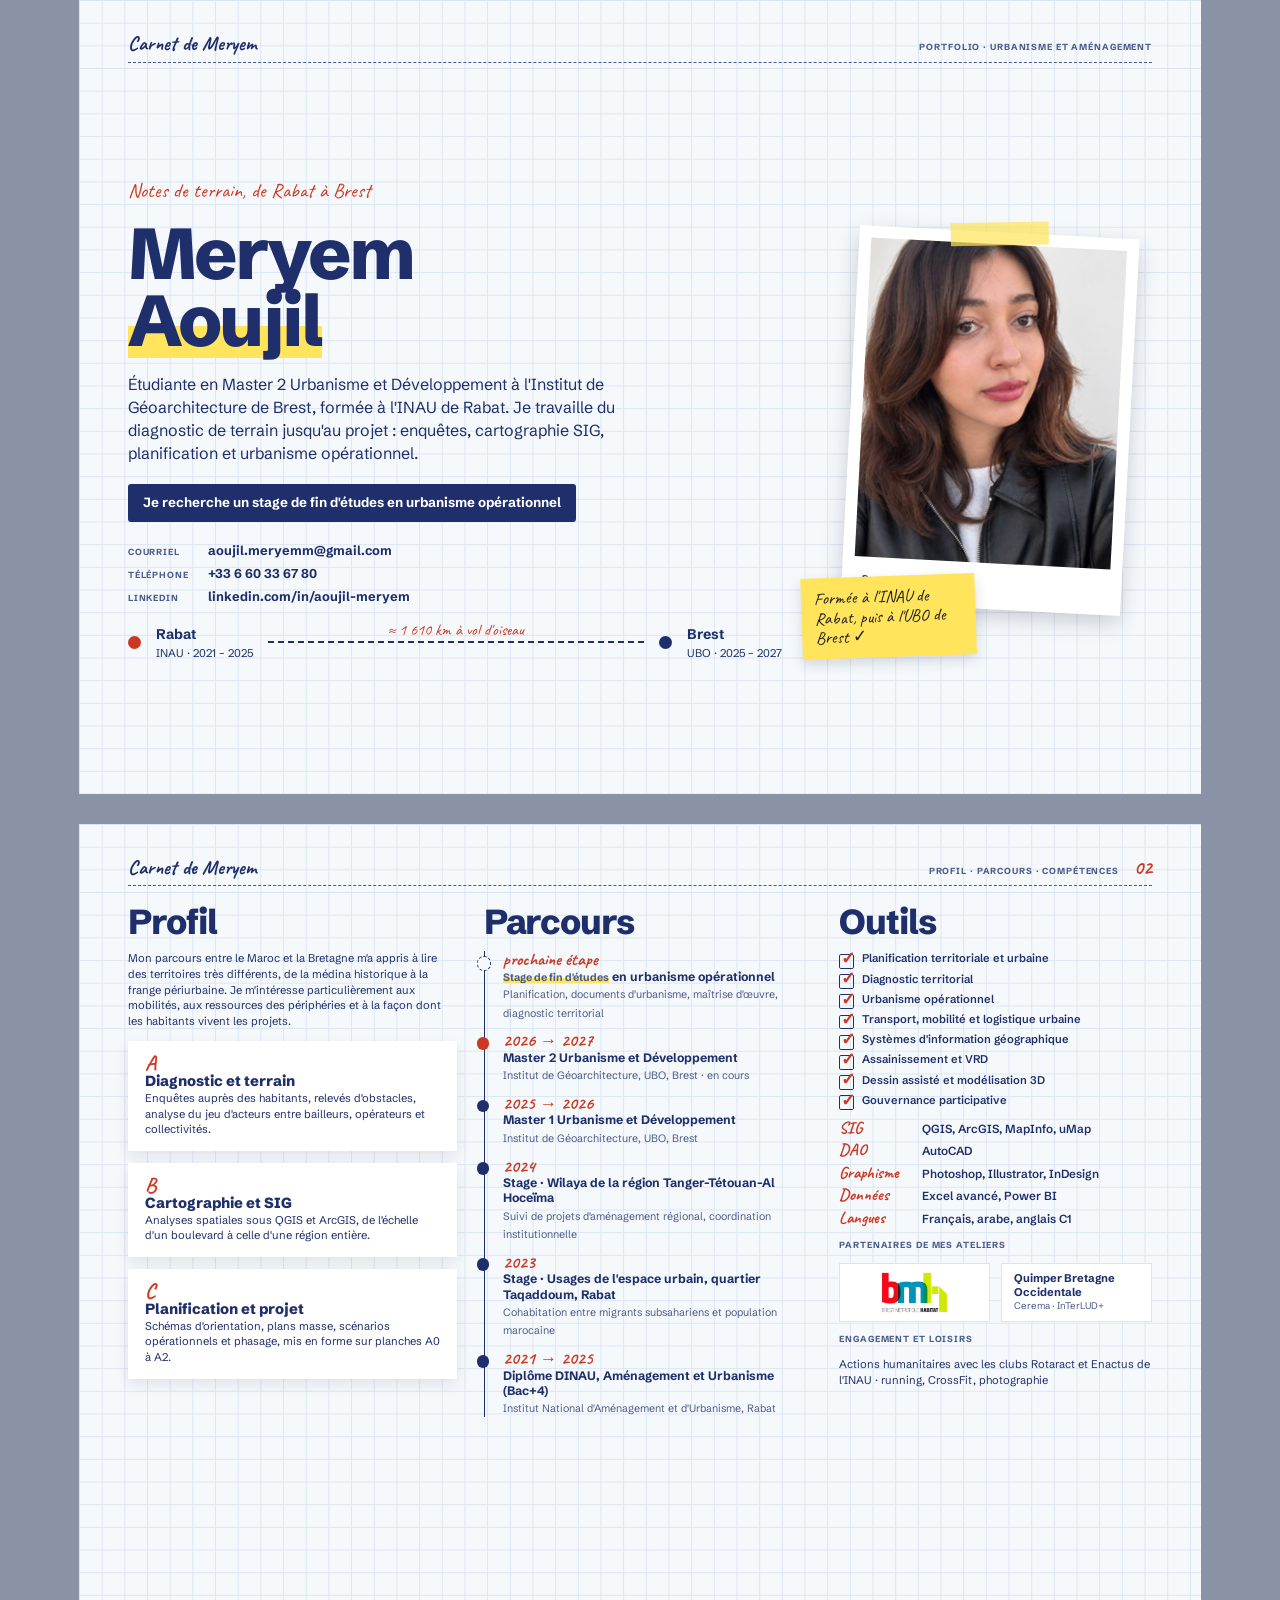
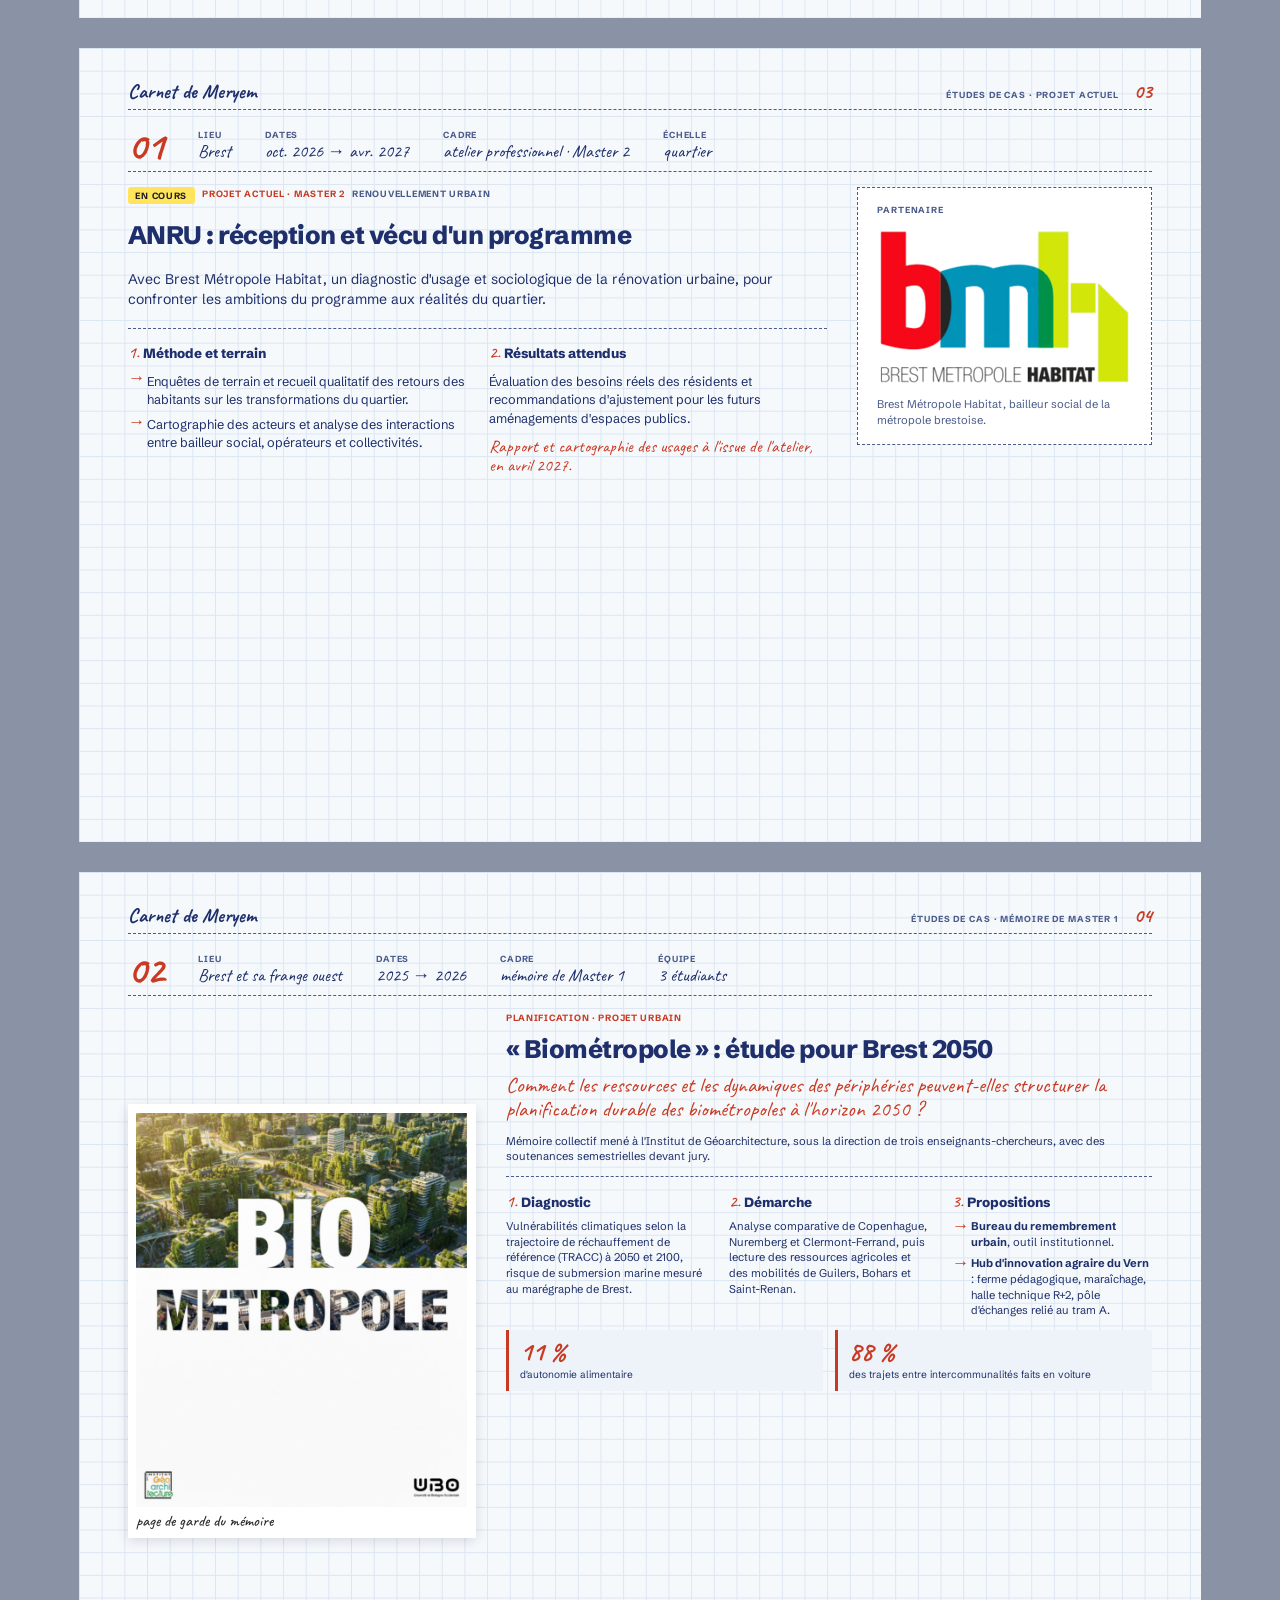
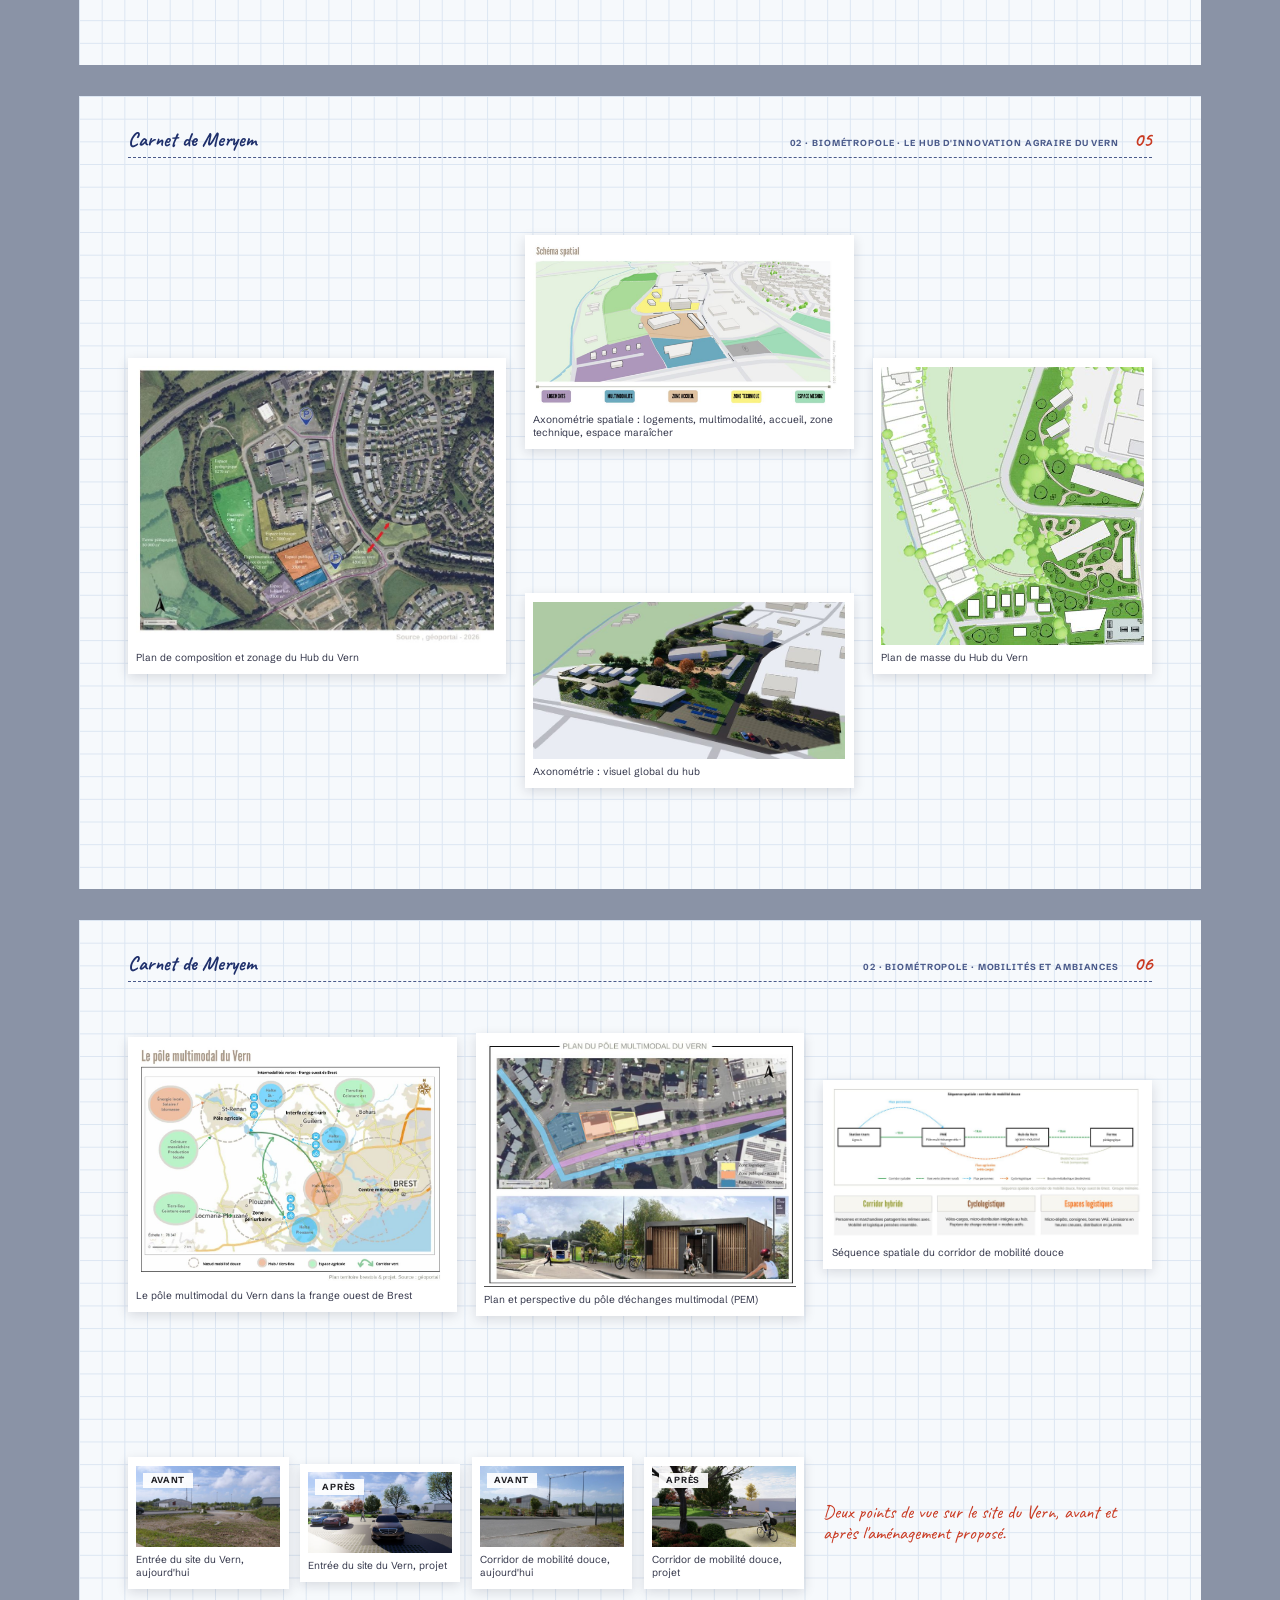
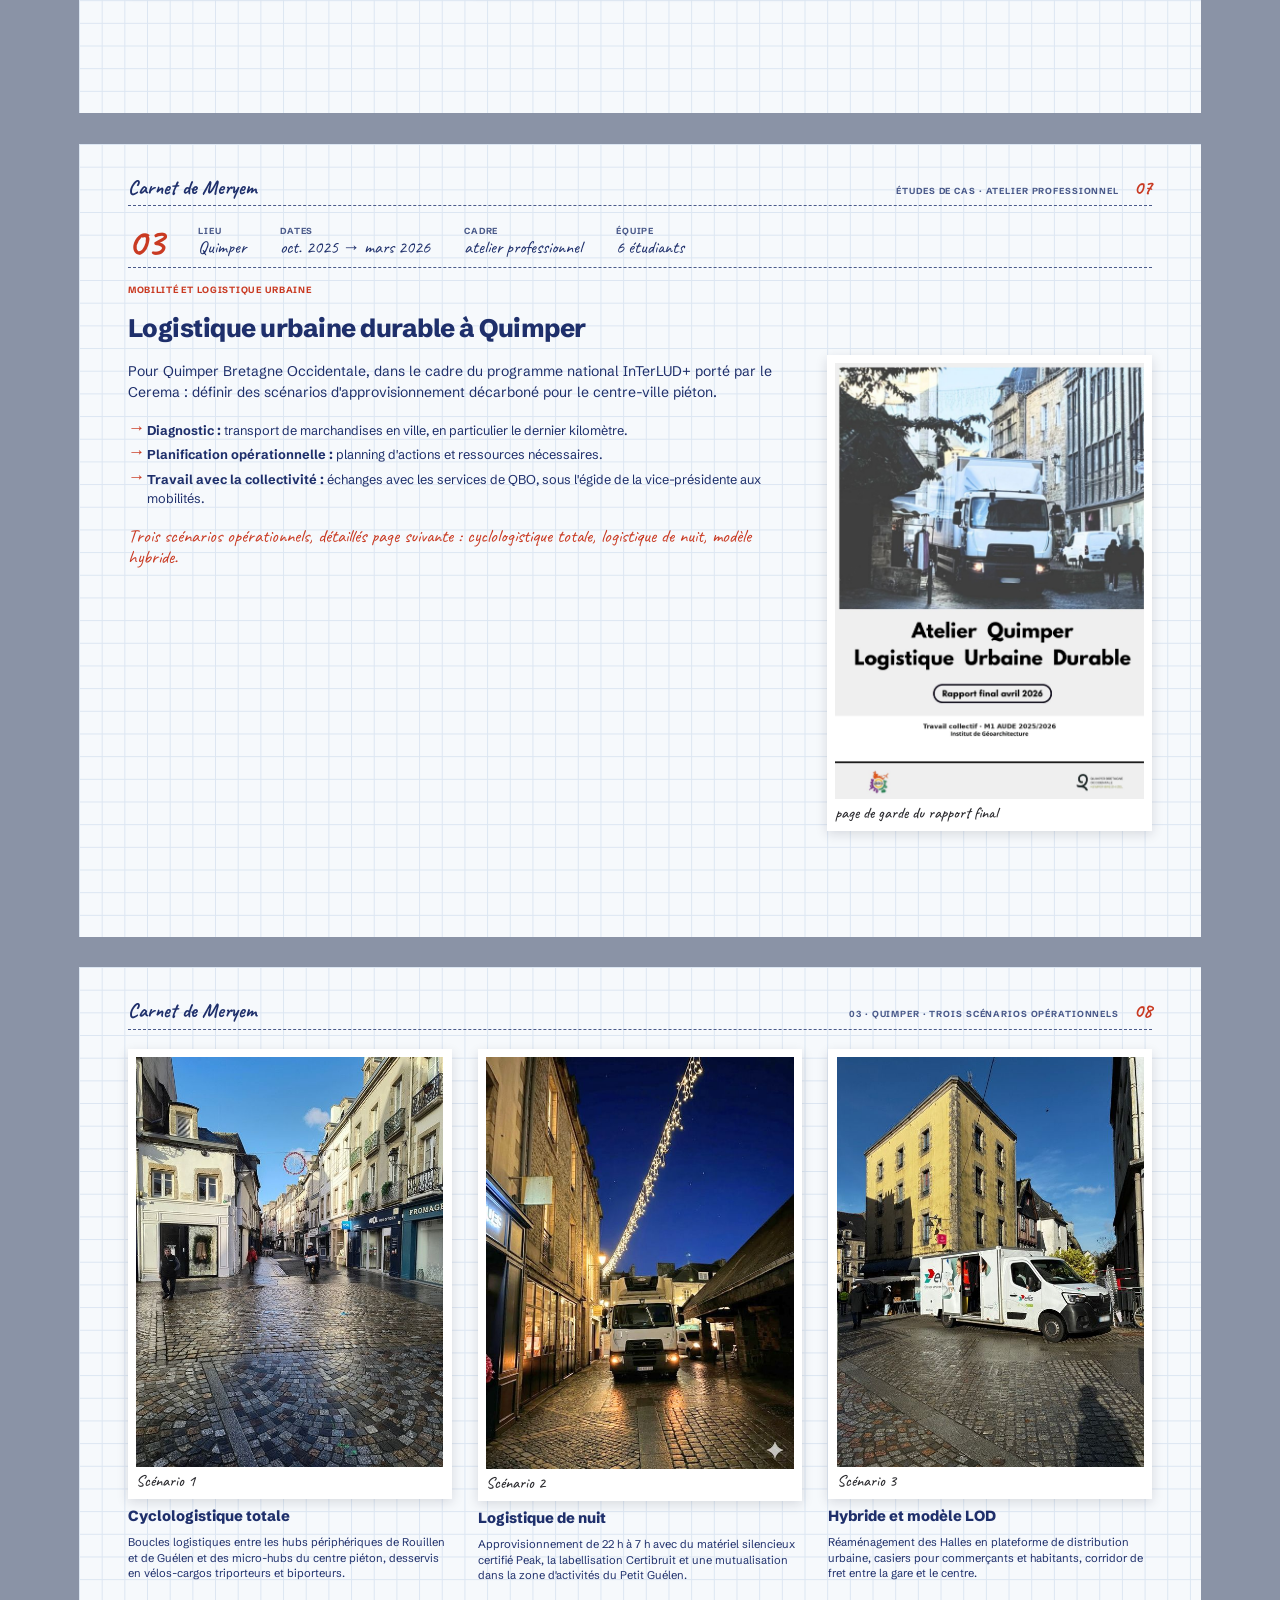
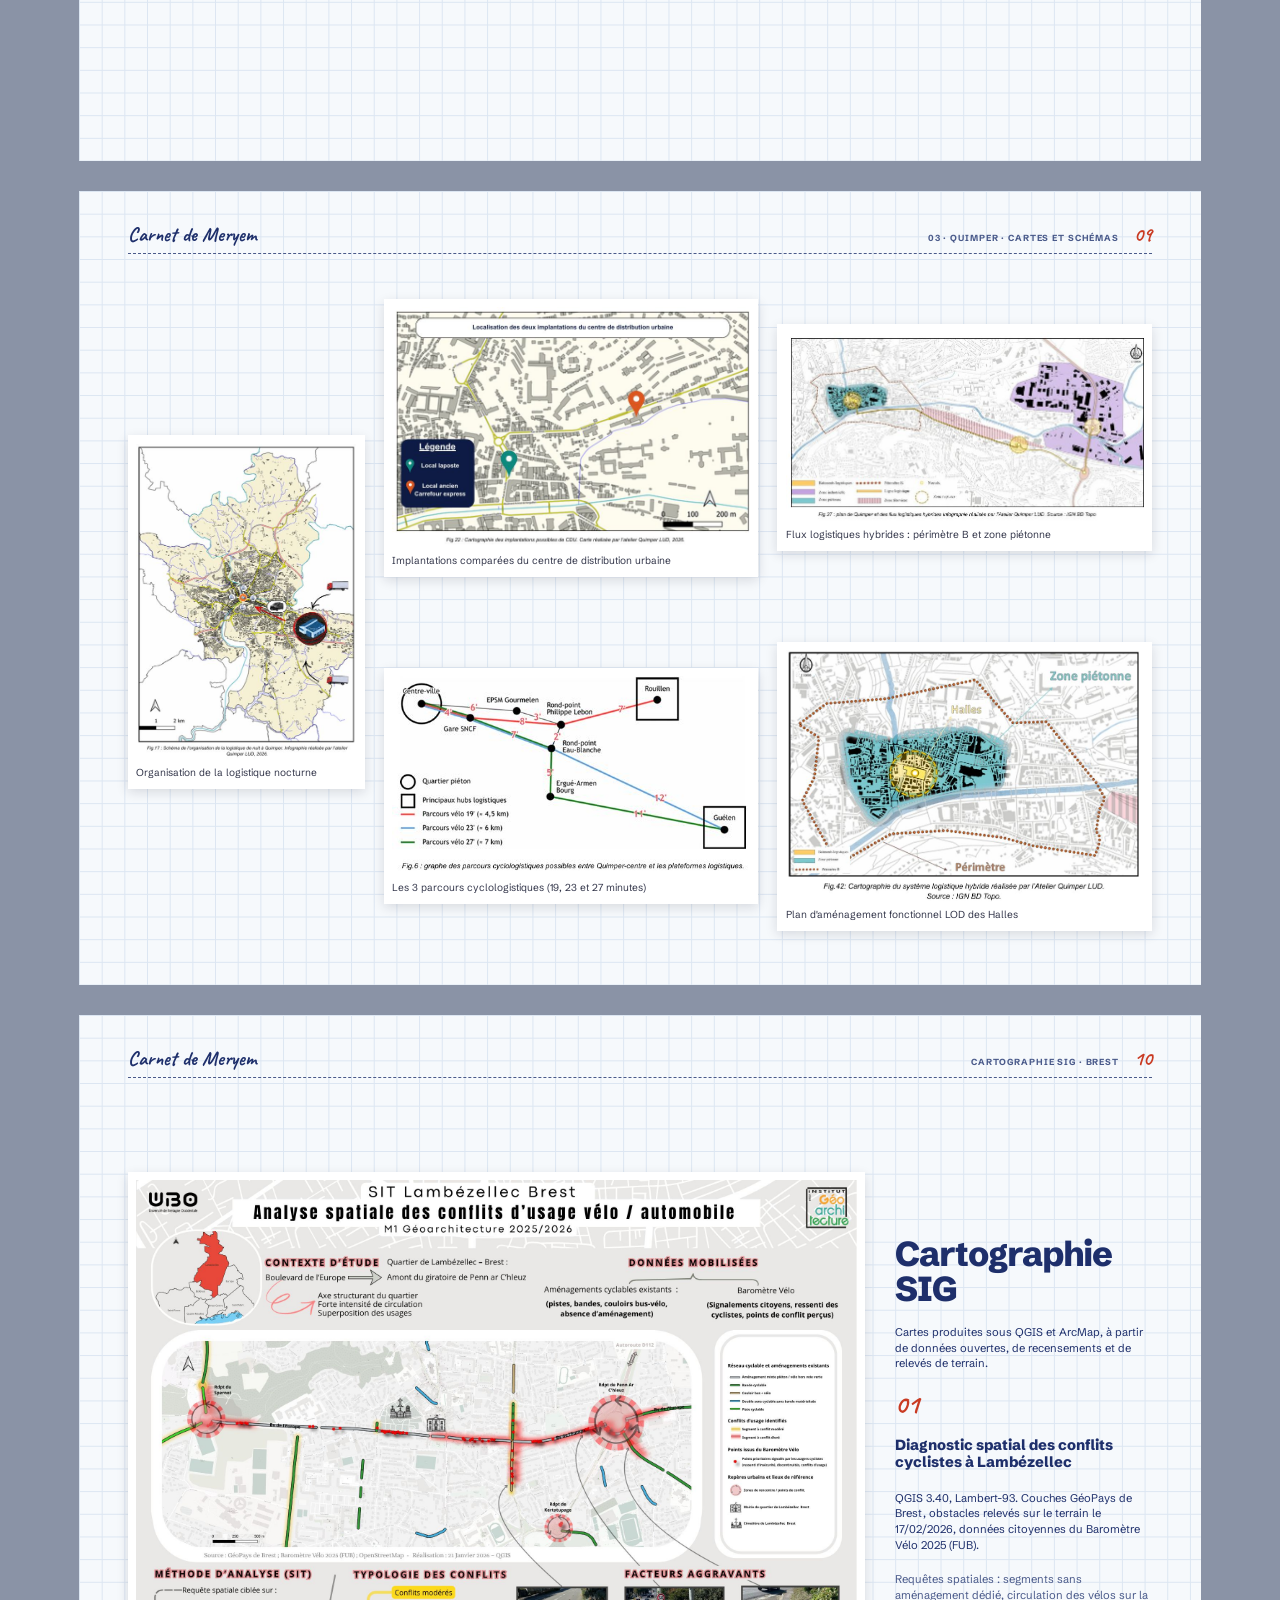
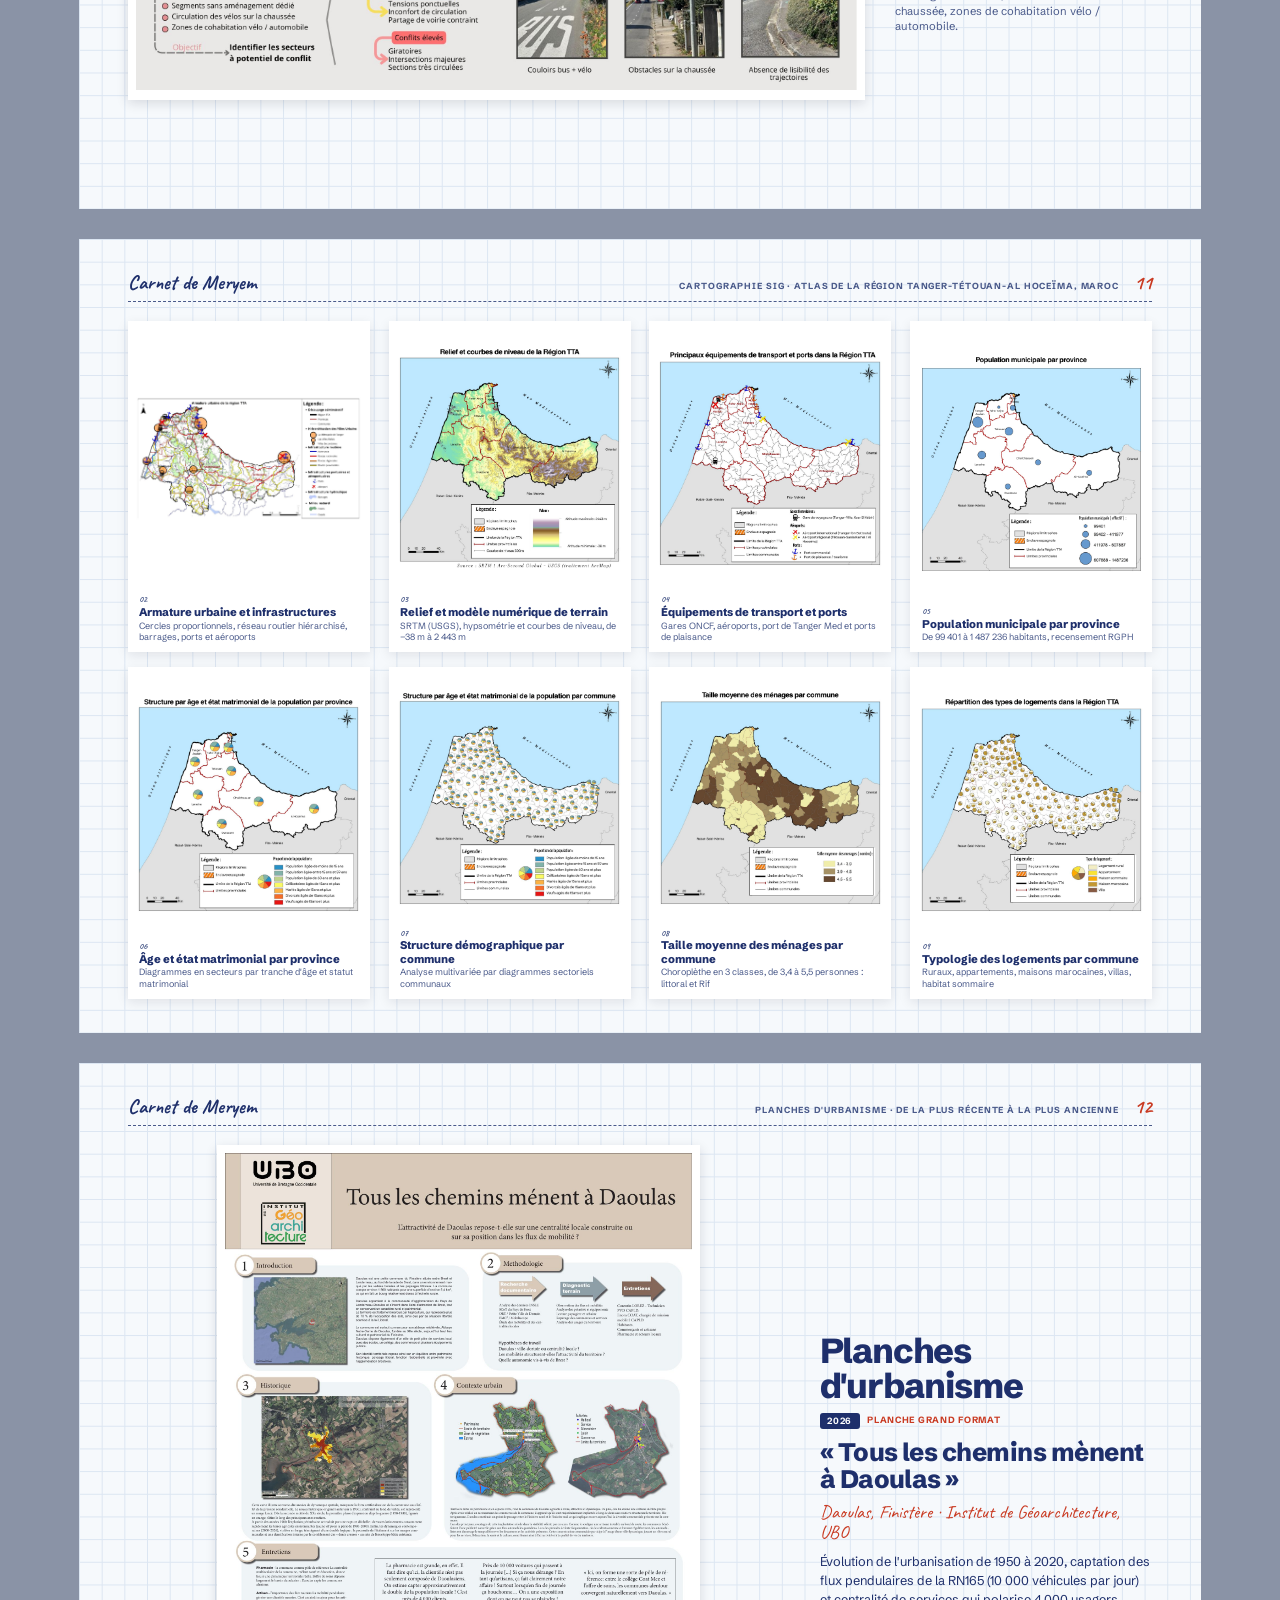
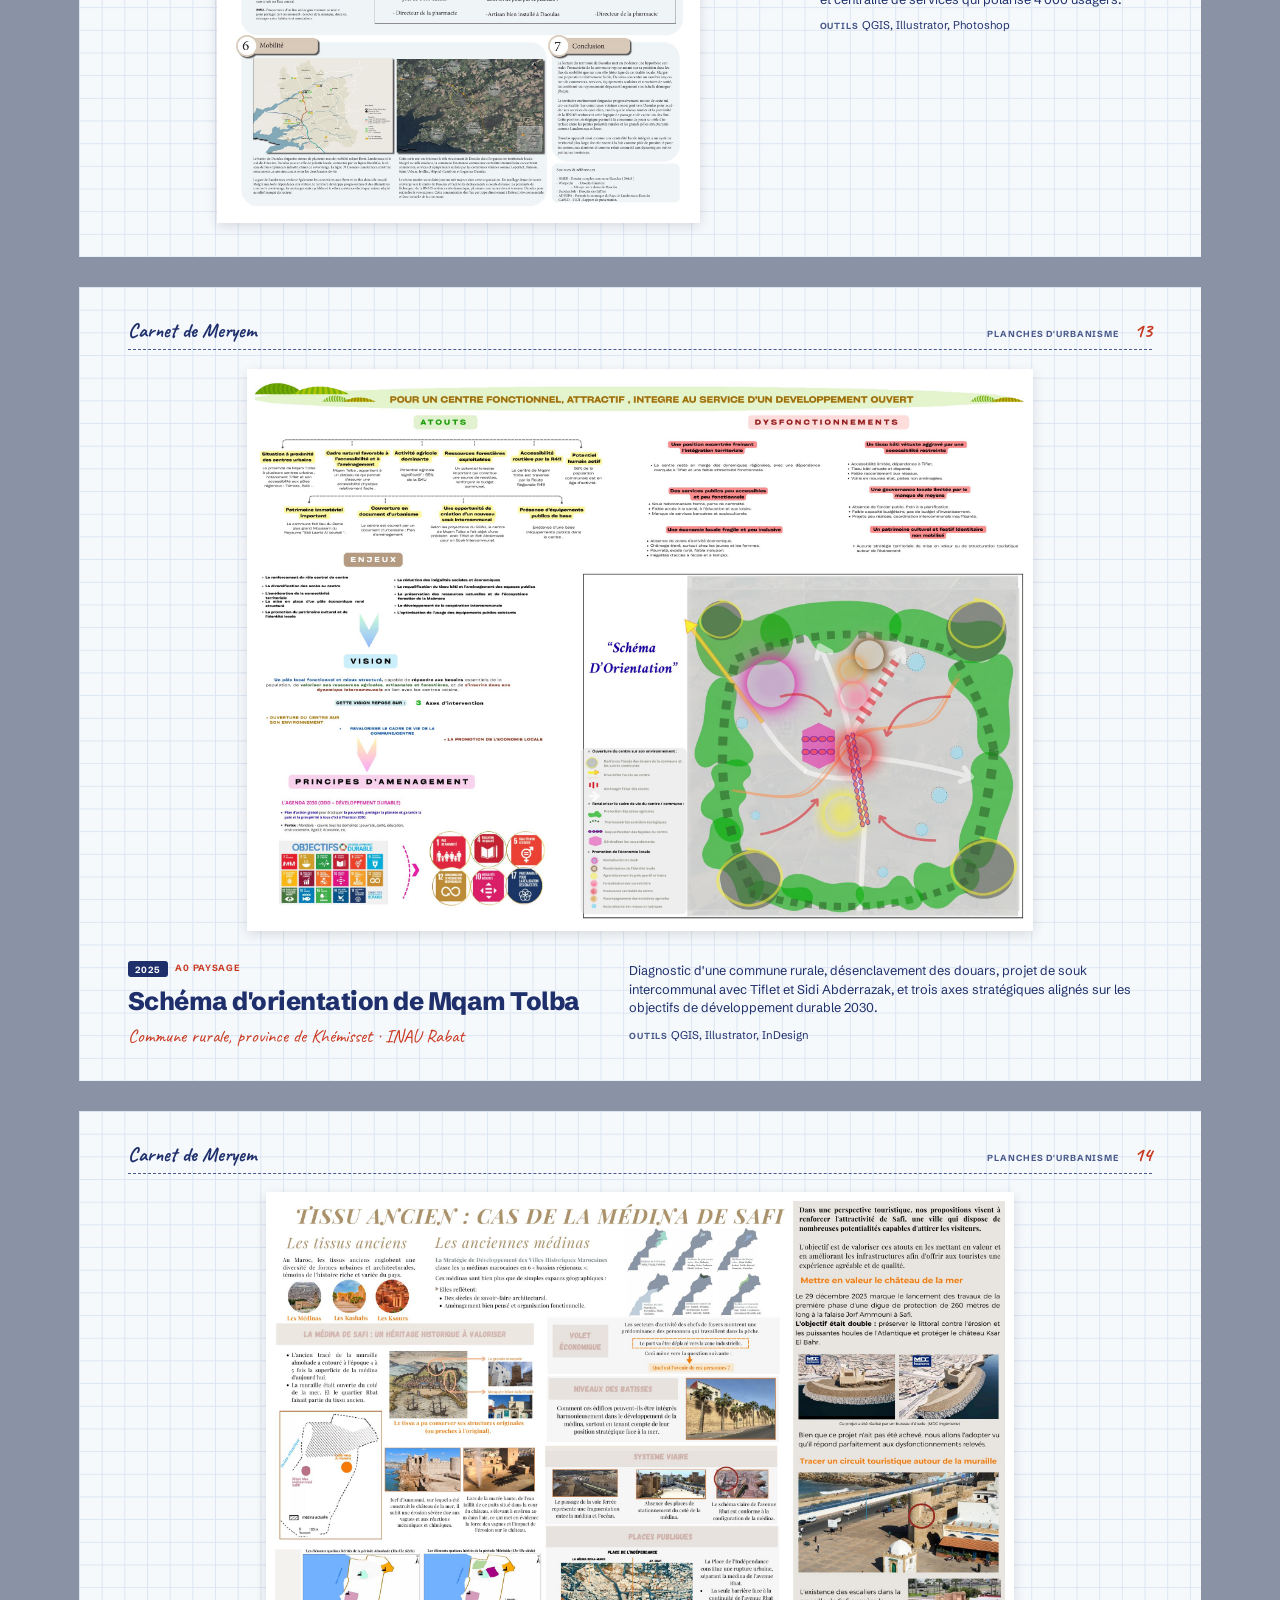
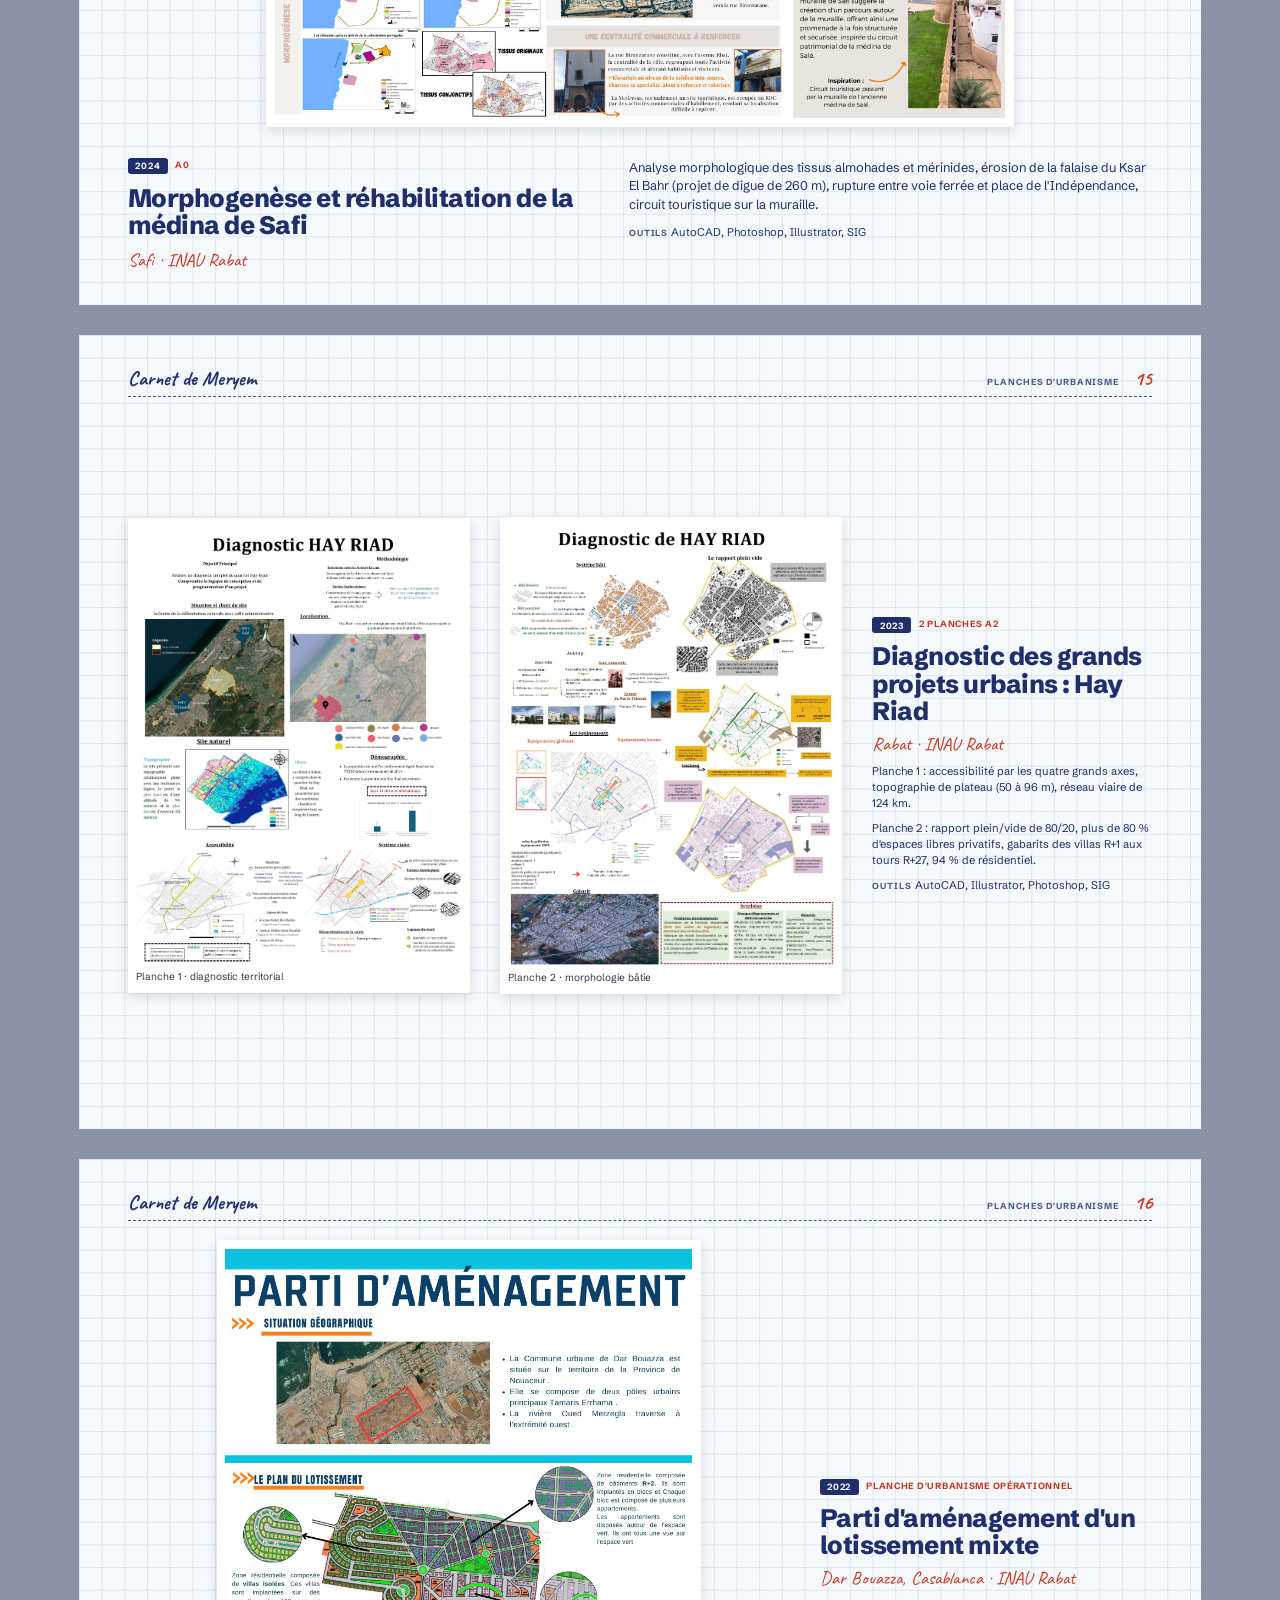
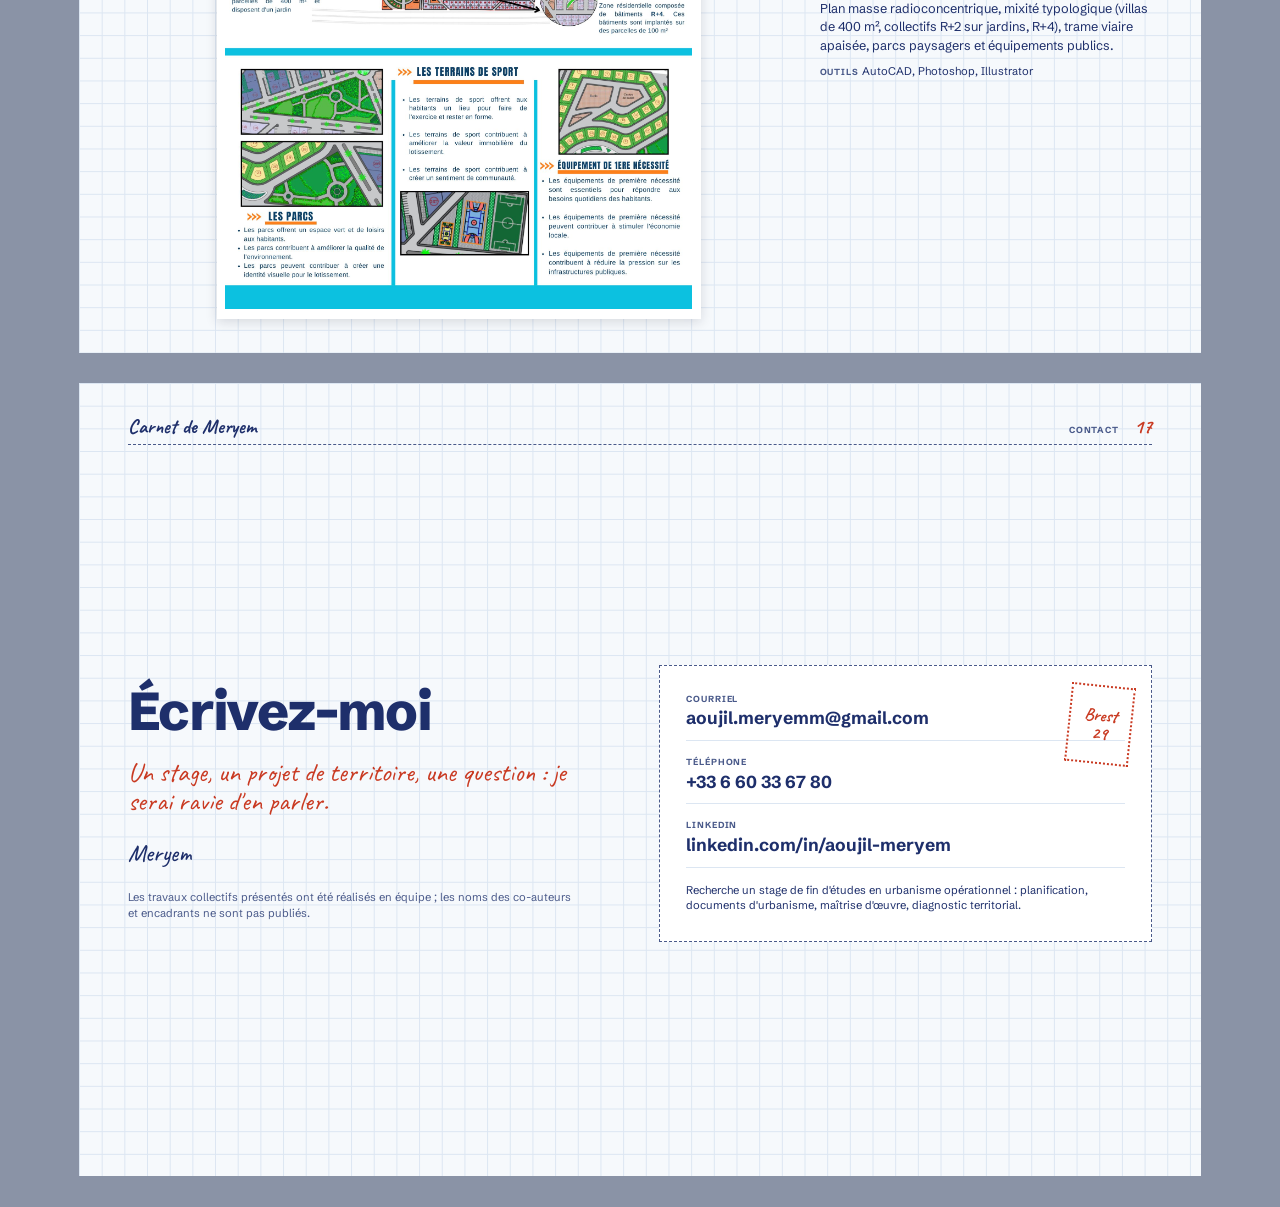
==== commit 171906f9: "Enlever les partenaires + sens des images" ====
--- a/portfolio-pdf.html
+++ b/portfolio-pdf.html
@@ -272,10 +272,10 @@
 <!-- ============ 9. QUIMPER (3/3) : cartes et schémas ============ -->
 <section class="pg">
   <header class="pg__top"><span class="pg__brand">Carnet de Meryem</span><span class="pg__where"><span class="label">03 · Quimper · cartes et schémas</span><span class="pg__num">09</span></span></header>
-  <div class="pg__body grid-fig" style="grid-template-columns: 0.9fr 0.9fr 0.62fr 1.3fr; grid-template-rows: 0.8fr 1fr;">
+  <div class="pg__body grid-fig" style="grid-template-columns: 0.72fr 1.14fr 1.14fr; grid-template-rows: 1fr 1fr;">
     <figure class="ph" style="grid-row: 1 / 3;"><div class="ph__img"><img src="assets/img/projets/quimper-organisation-nuit.jpg" alt=""></div><figcaption>Organisation de la logistique nocturne</figcaption></figure>
-    <figure class="ph" style="grid-row: 1 / 3;"><div class="ph__img"><img src="assets/img/projets/quimper-cdu.jpg" alt=""></div><figcaption>Implantations comparées du centre de distribution urbaine</figcaption></figure>
-    <figure class="ph" style="grid-row: 1 / 3;"><div class="ph__img"><img src="assets/img/projets/quimper-flux-hybrides.jpg" alt=""></div><figcaption>Flux logistiques hybrides : périmètre B et zone piétonne</figcaption></figure>
+    <figure class="ph"><div class="ph__img"><img src="assets/img/projets/quimper-cdu.jpg" alt=""></div><figcaption>Implantations comparées du centre de distribution urbaine</figcaption></figure>
+    <figure class="ph"><div class="ph__img"><img src="assets/img/projets/quimper-flux-hybrides.jpg" alt=""></div><figcaption>Flux logistiques hybrides : périmètre B et zone piétonne</figcaption></figure>
     <figure class="ph"><div class="ph__img"><img src="assets/img/projets/quimper-parcours-velo.jpg" alt=""></div><figcaption>Les 3 parcours cyclologistiques (19, 23 et 27 minutes)</figcaption></figure>
     <figure class="ph"><div class="ph__img"><img src="assets/img/projets/quimper-halles-lod.jpg" alt=""></div><figcaption>Plan d'aménagement fonctionnel LOD des Halles</figcaption></figure>
   </div>
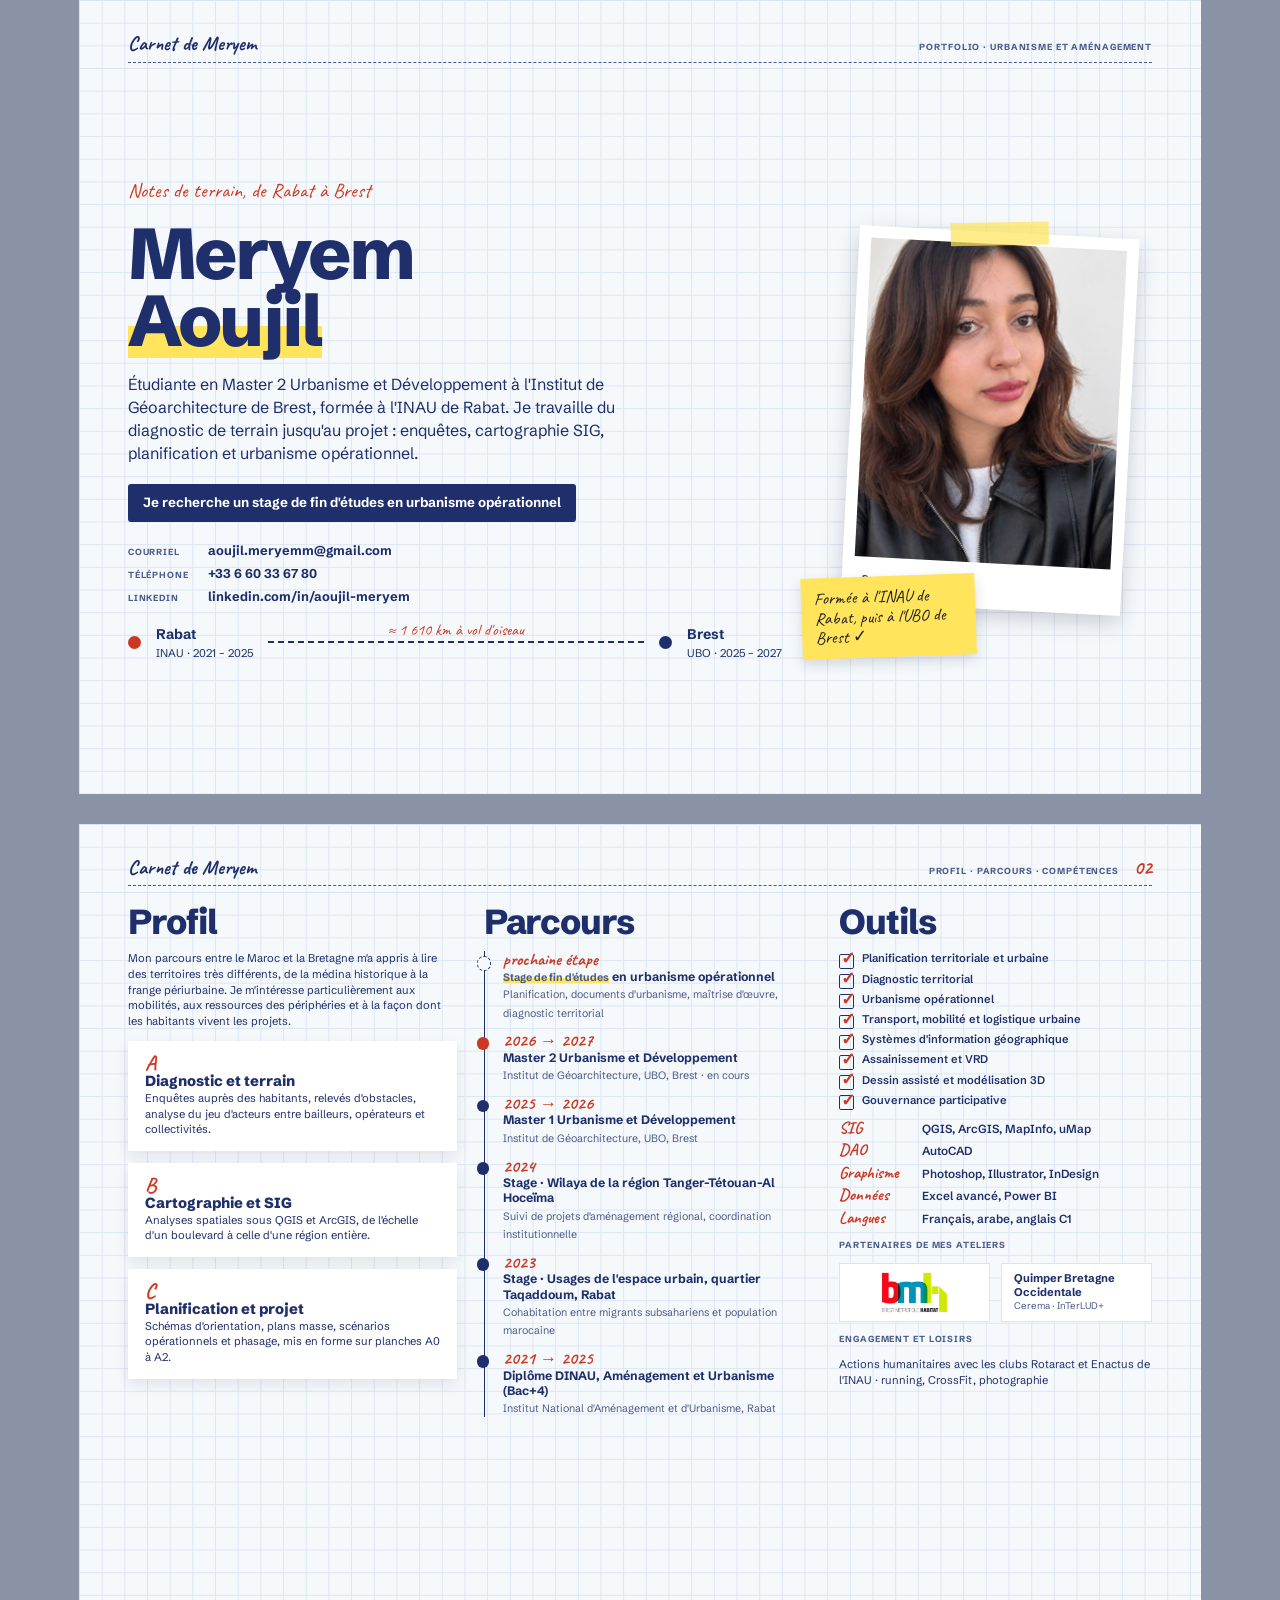
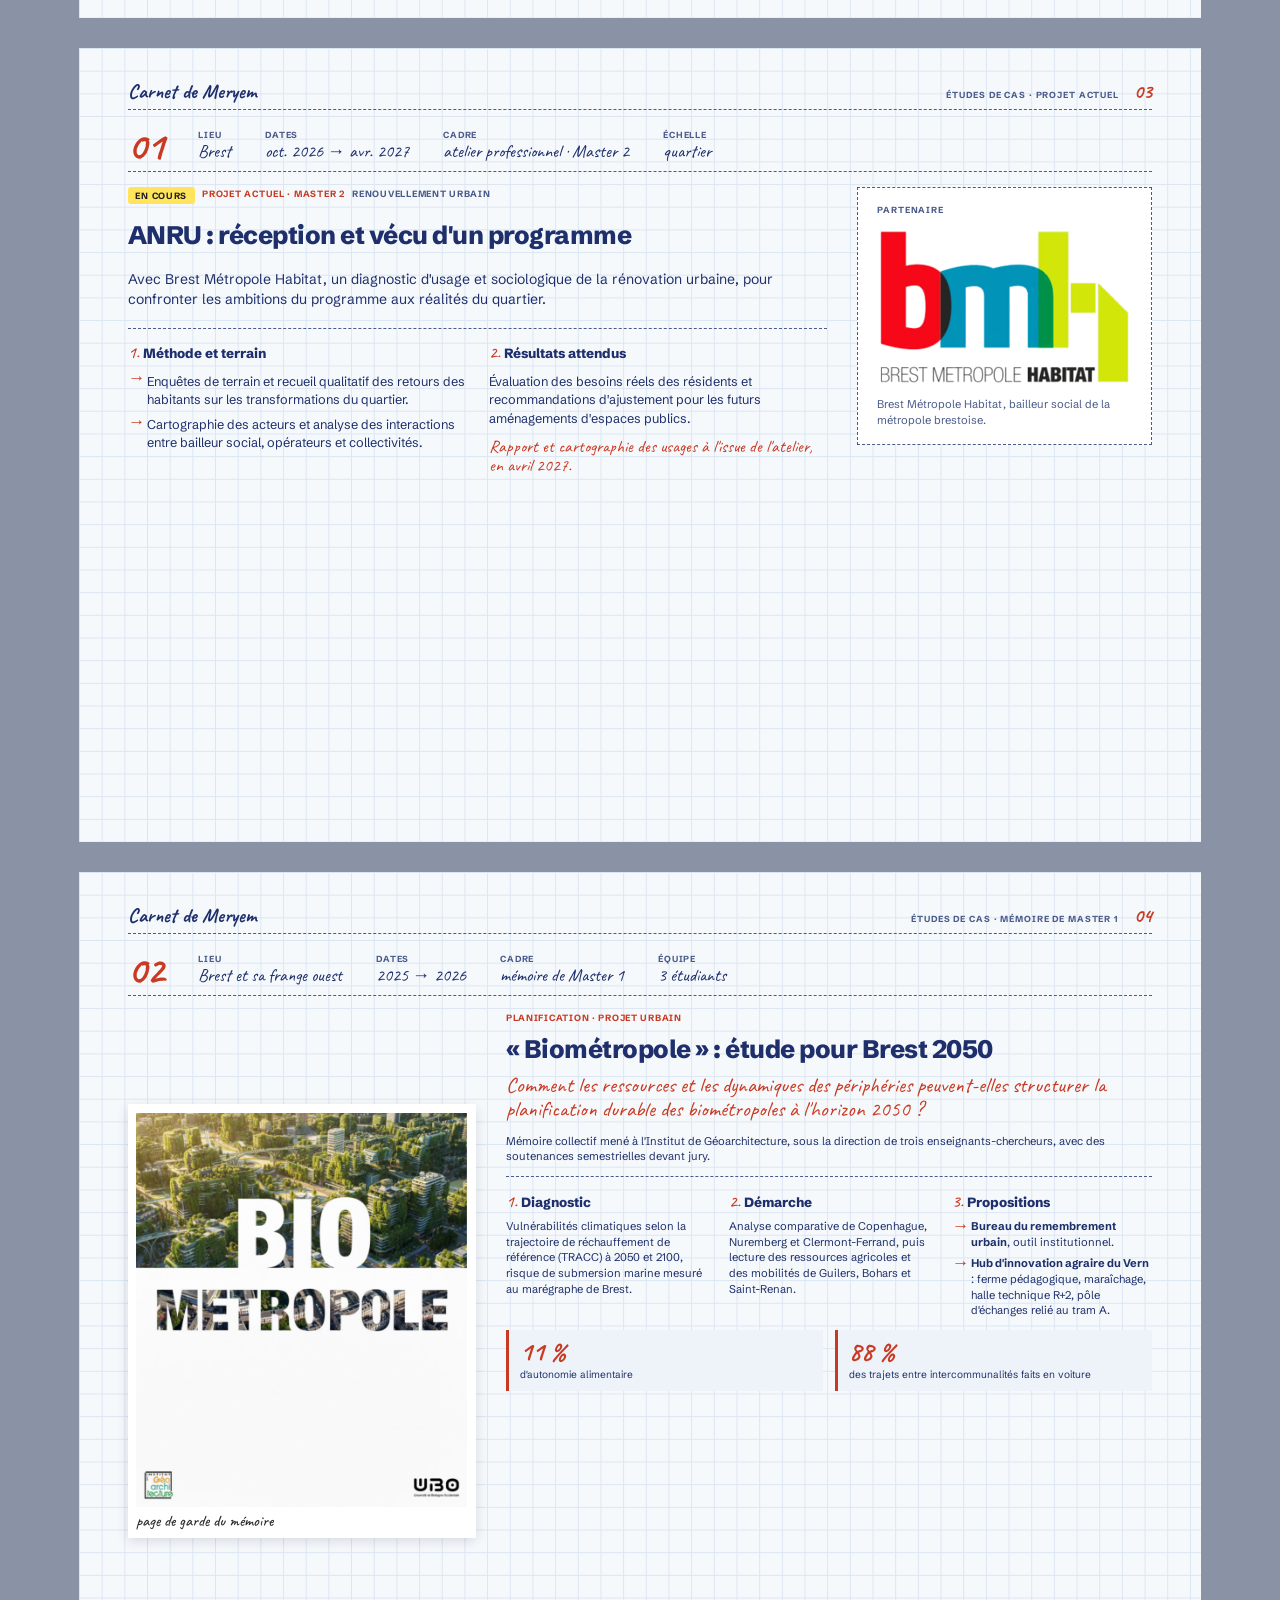
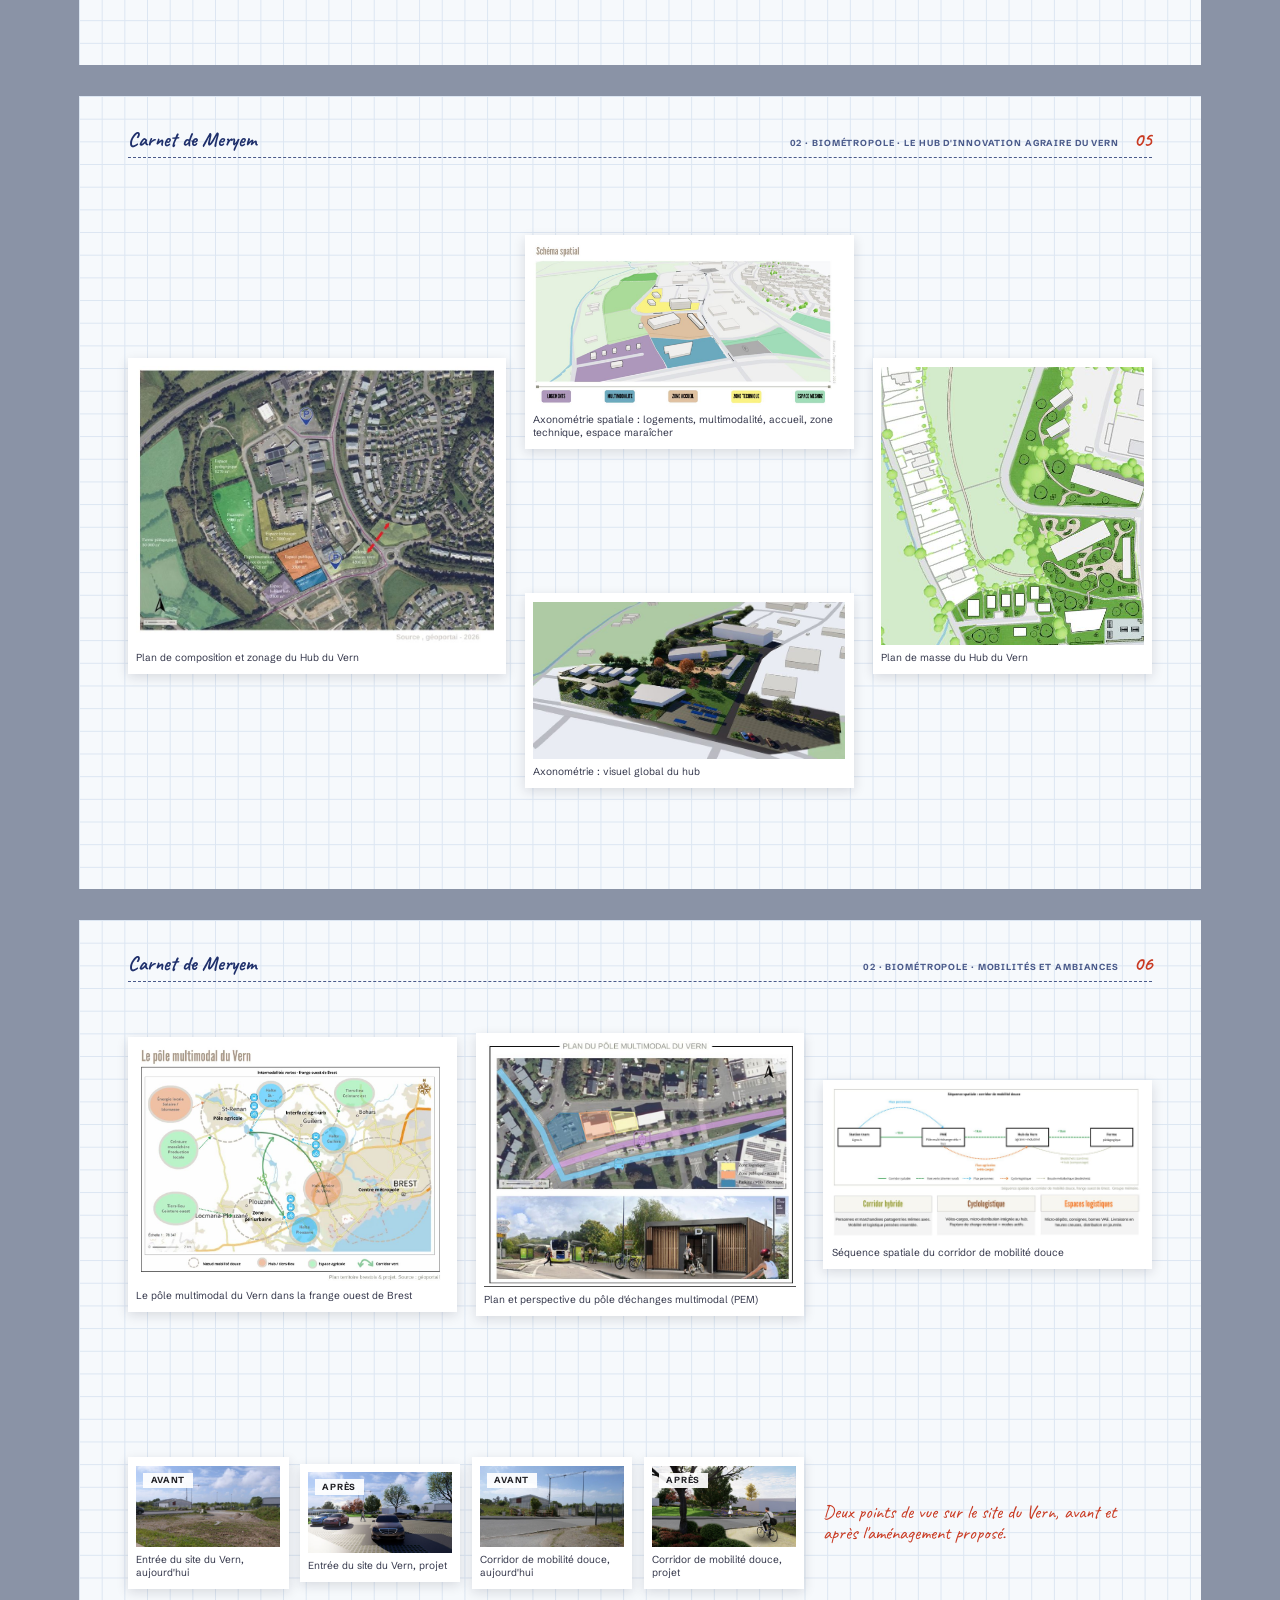
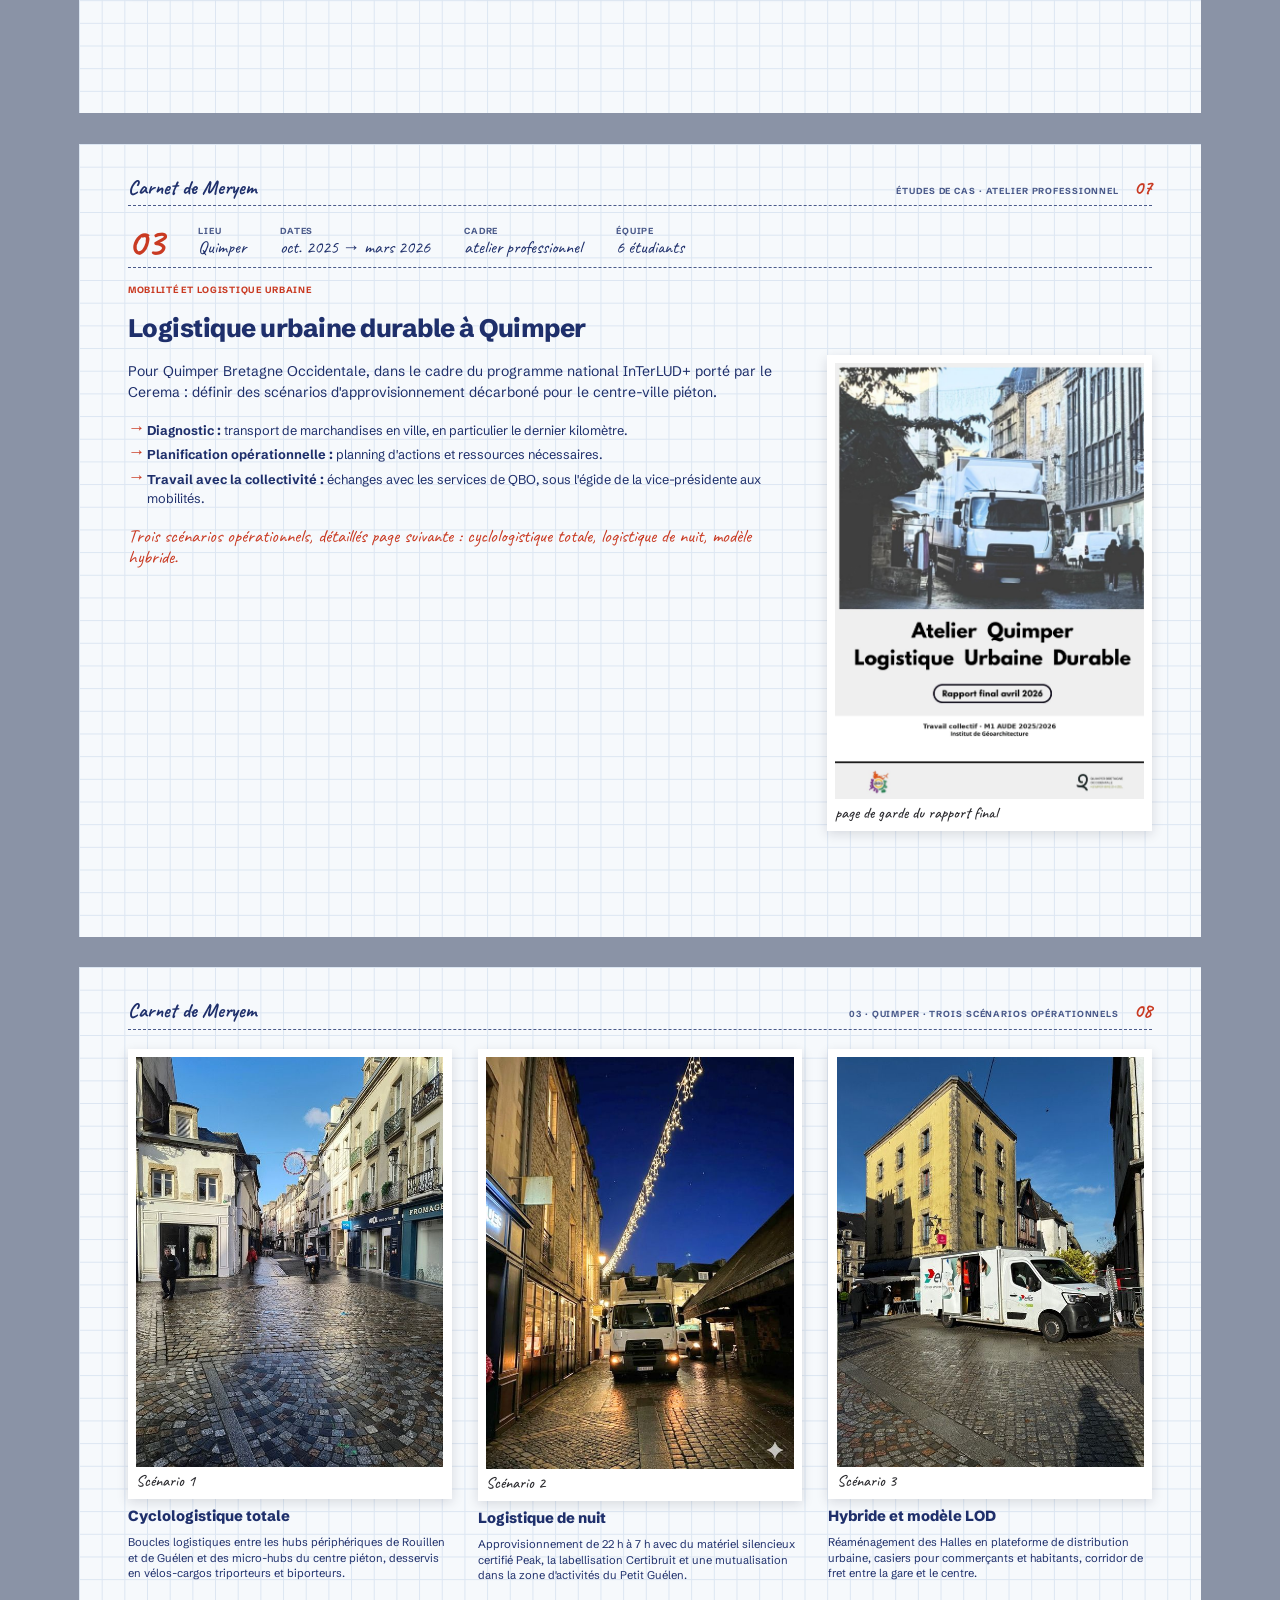
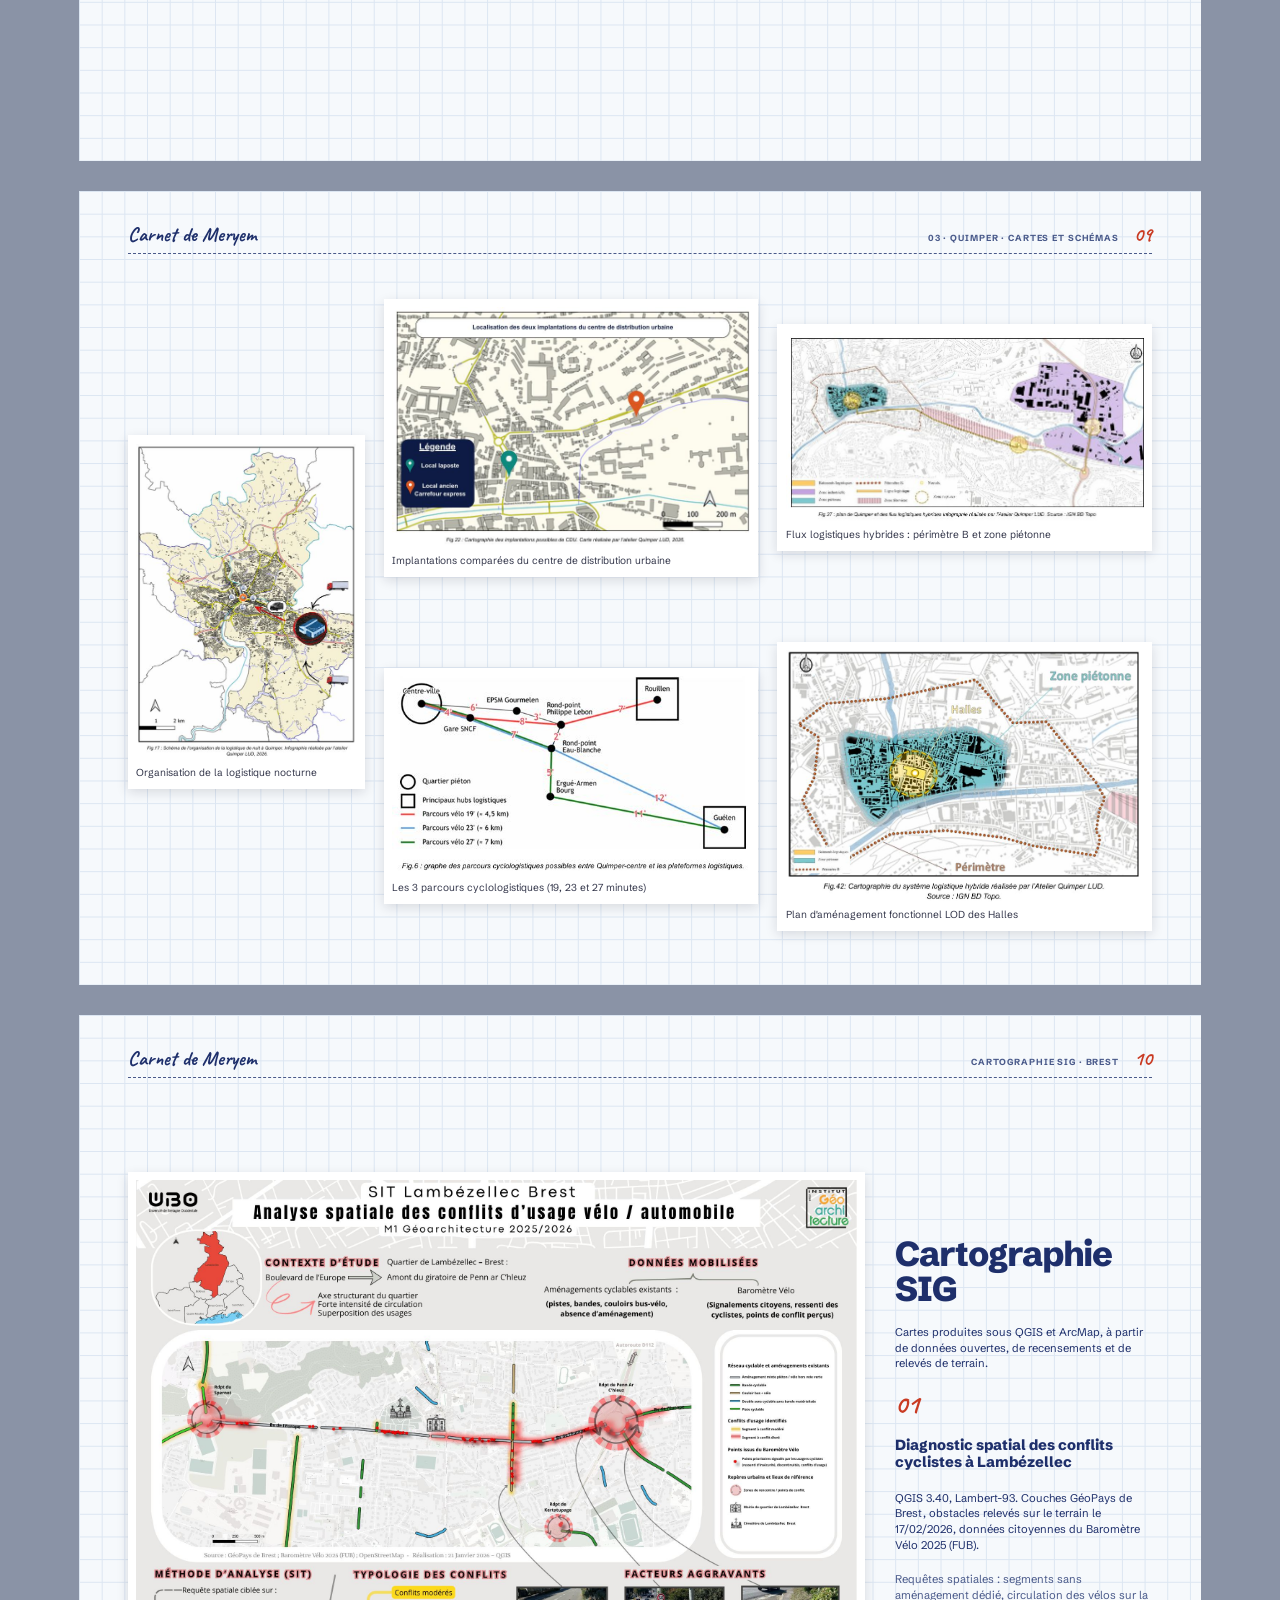
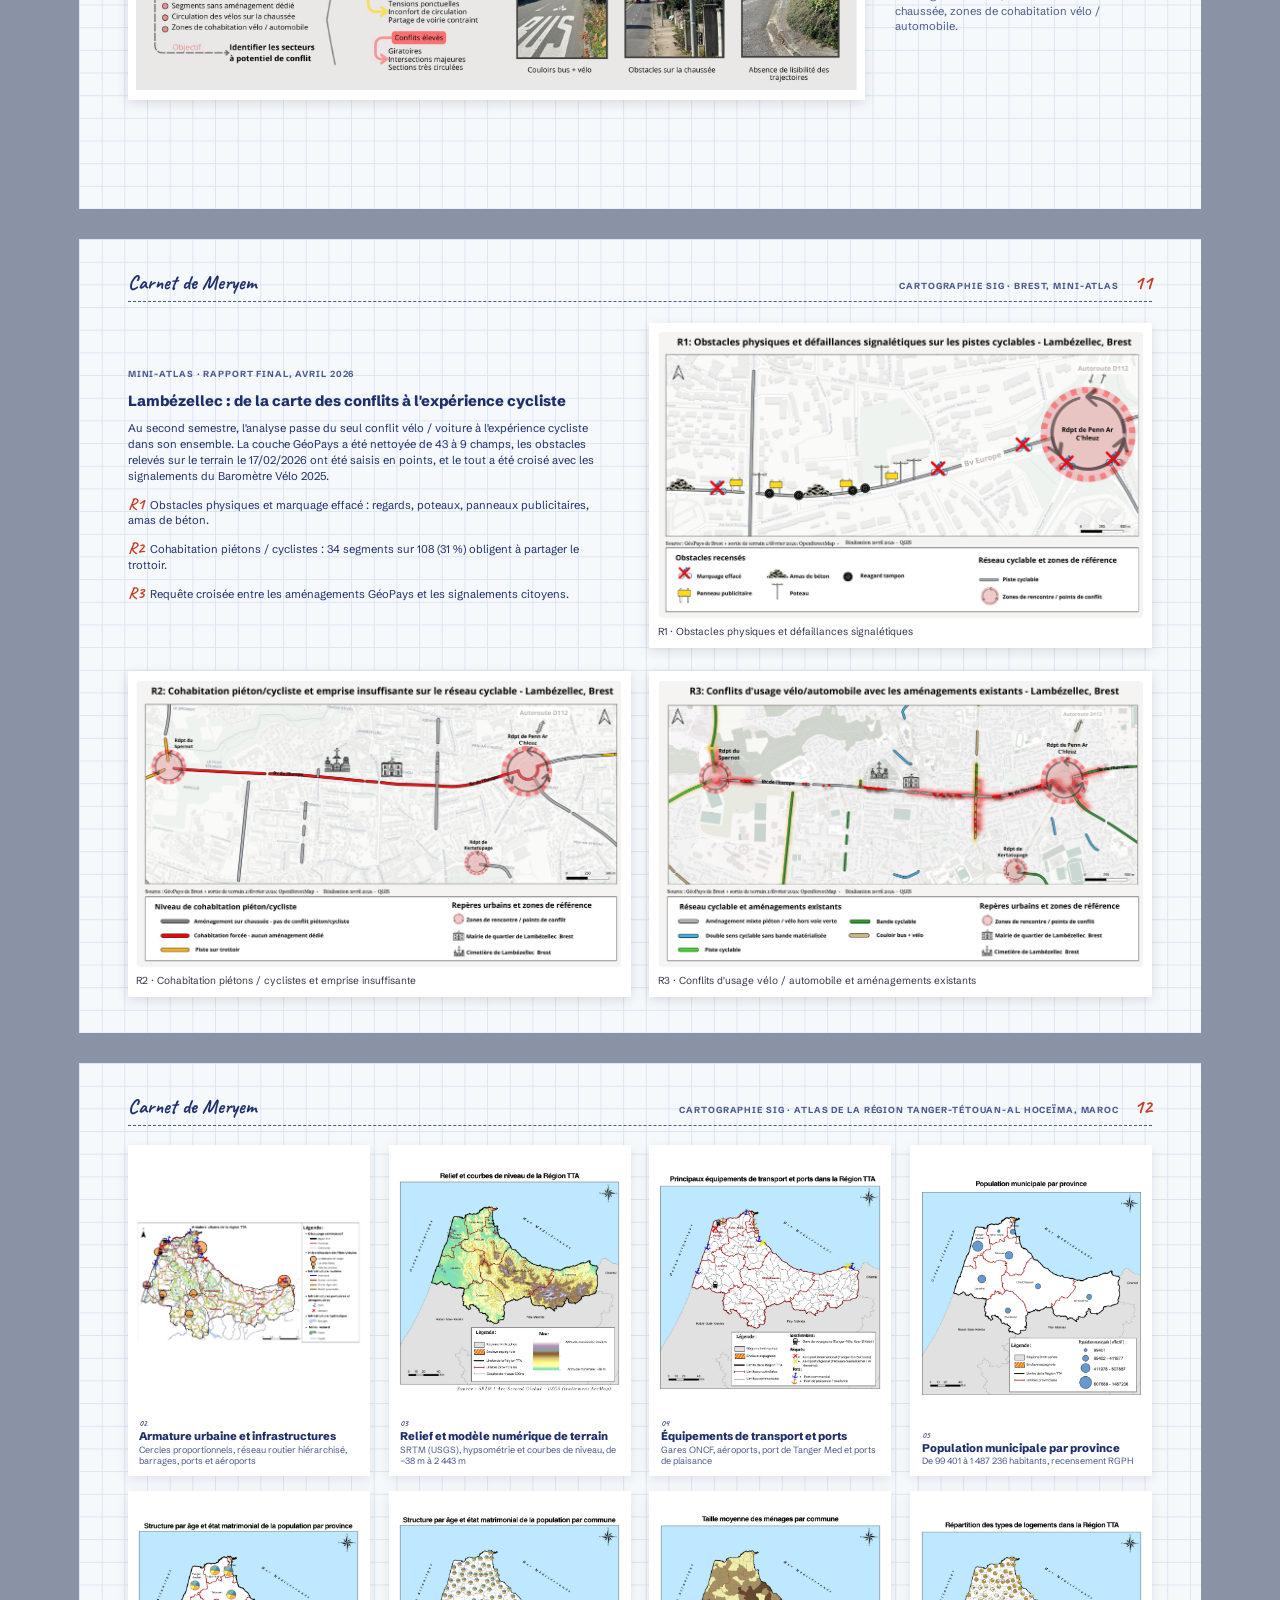
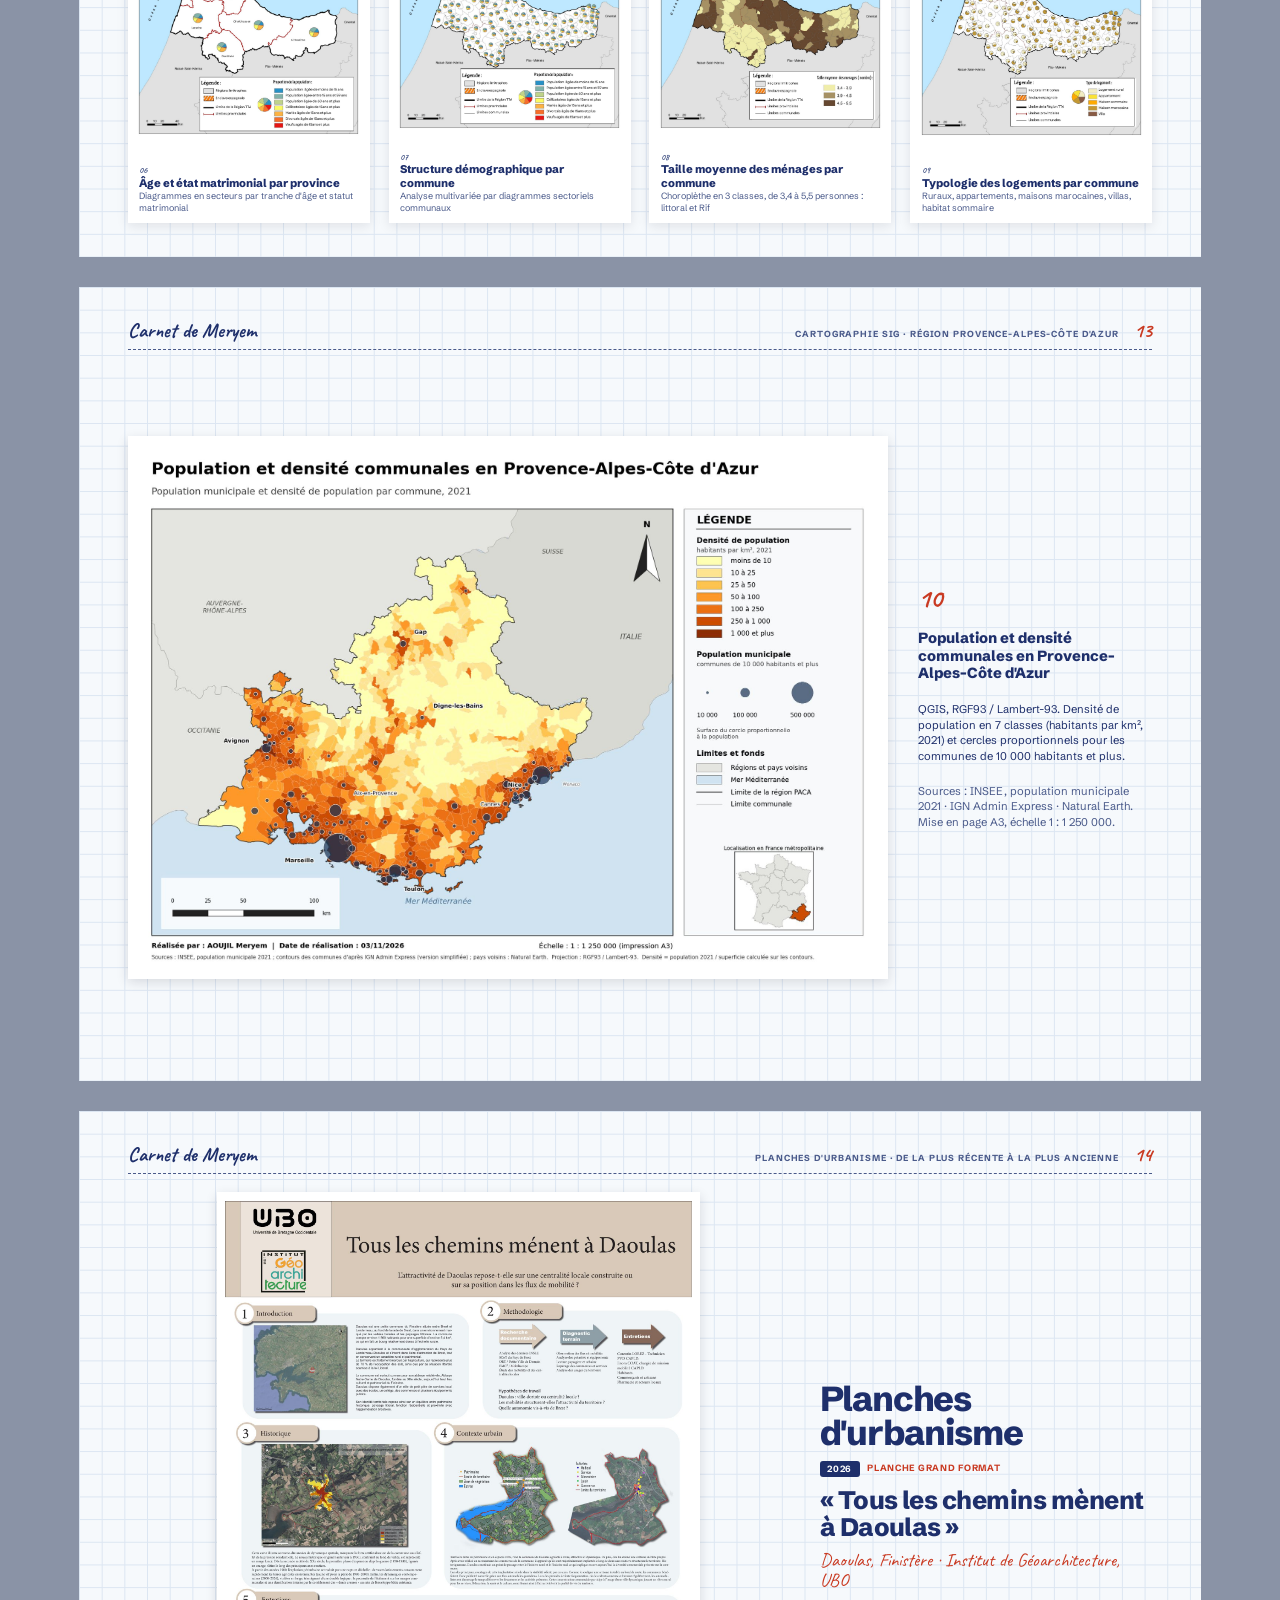
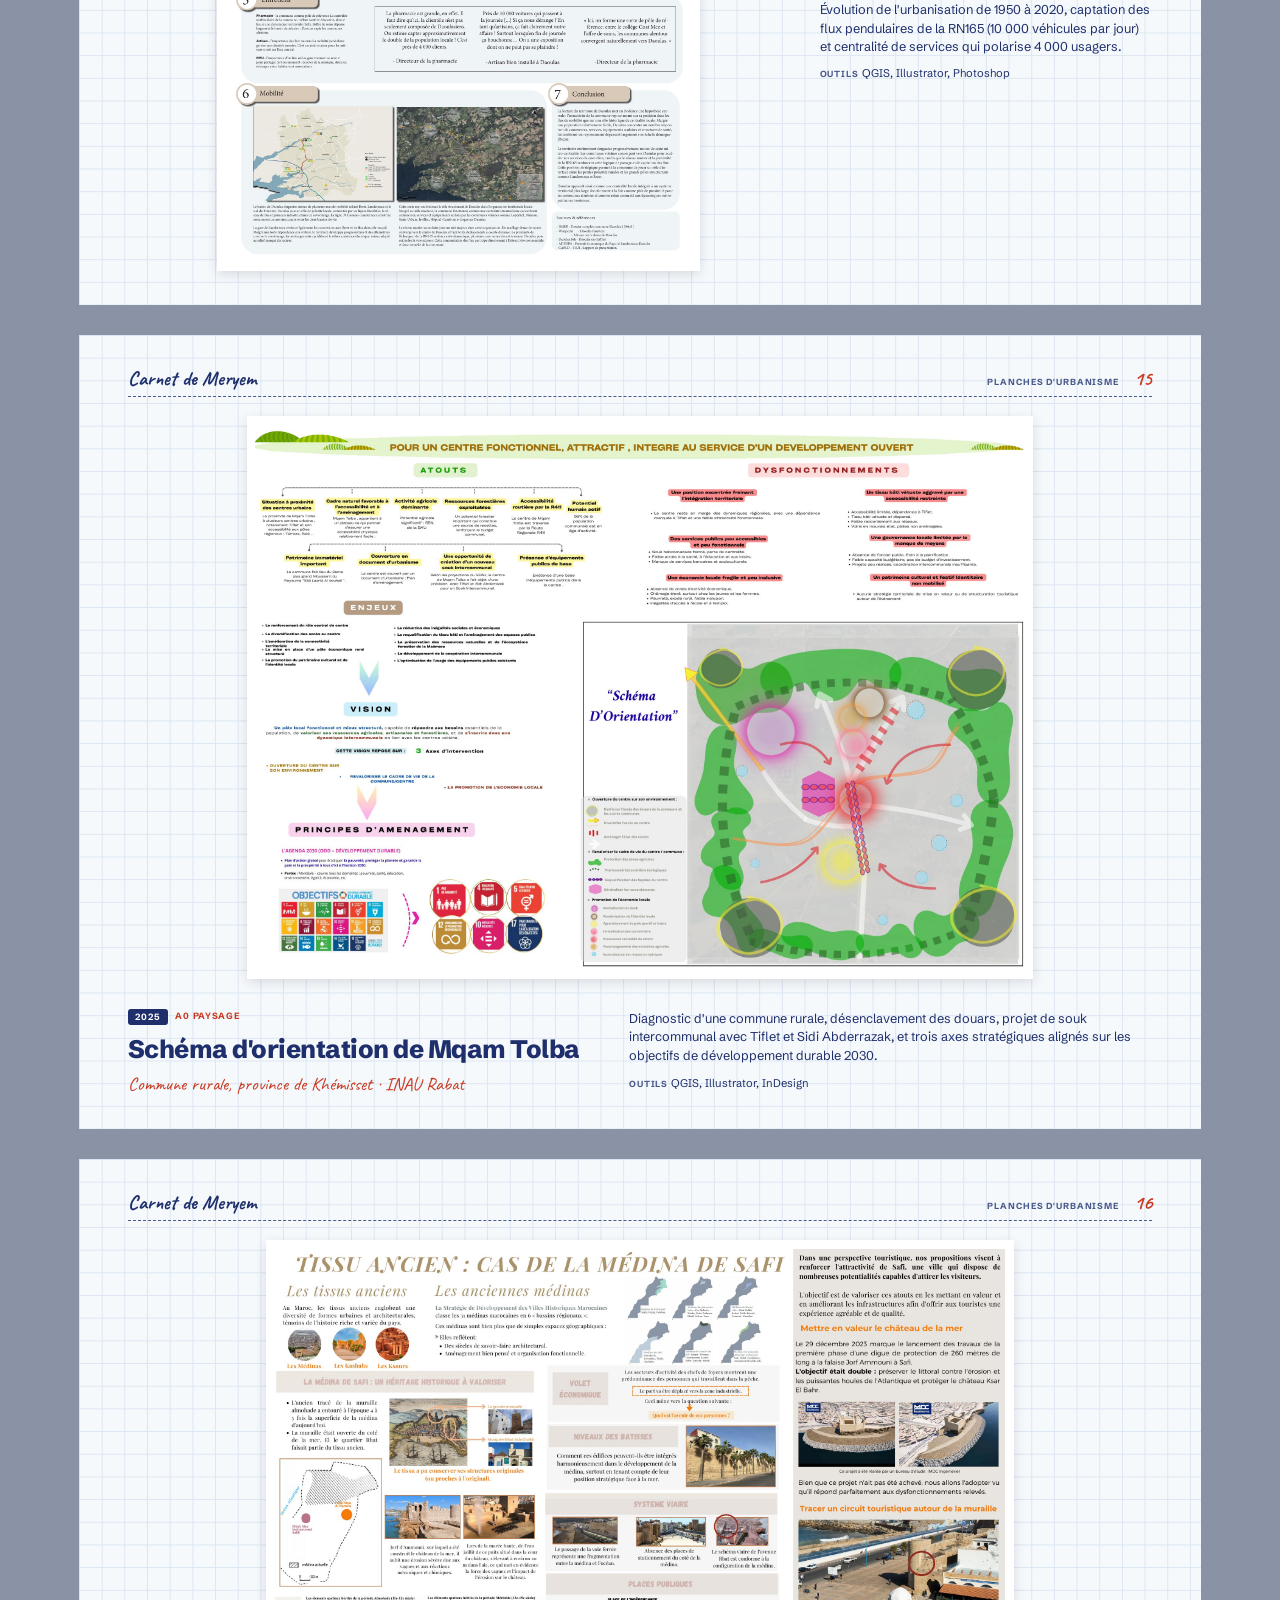
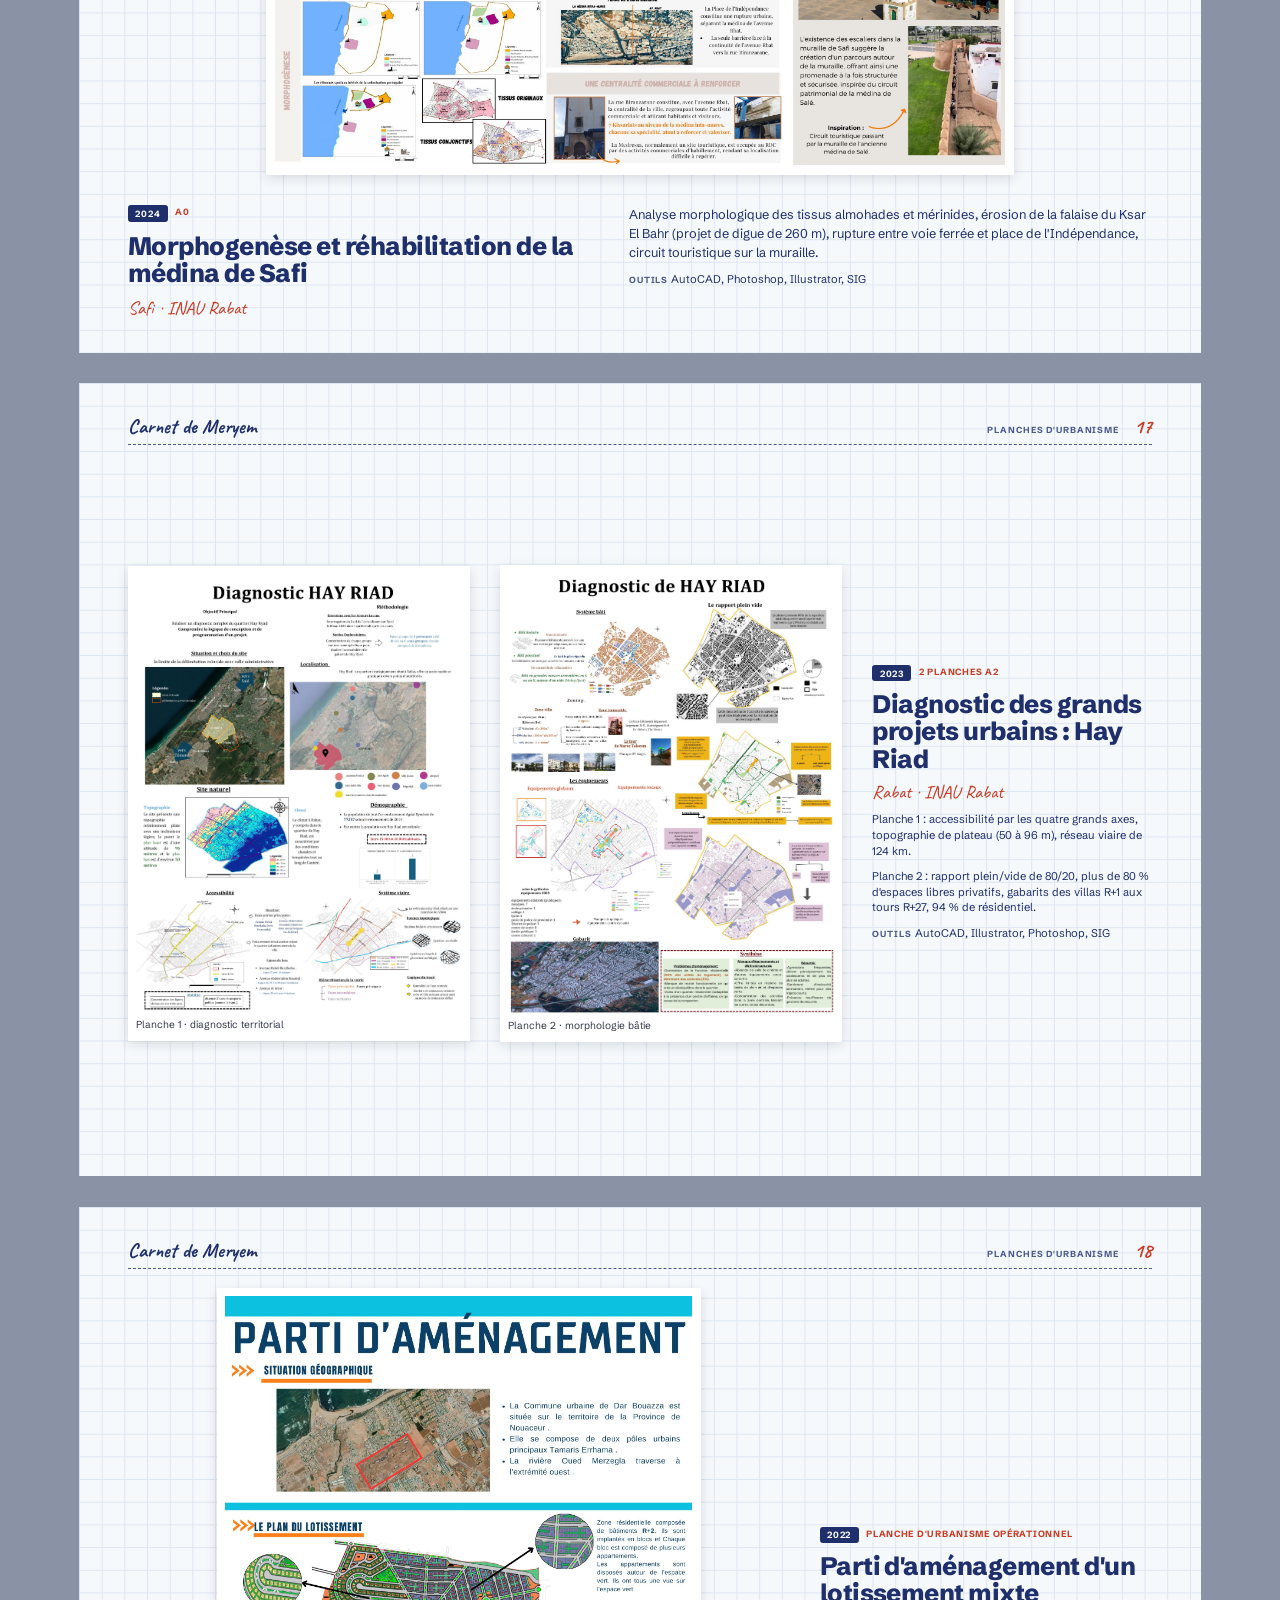
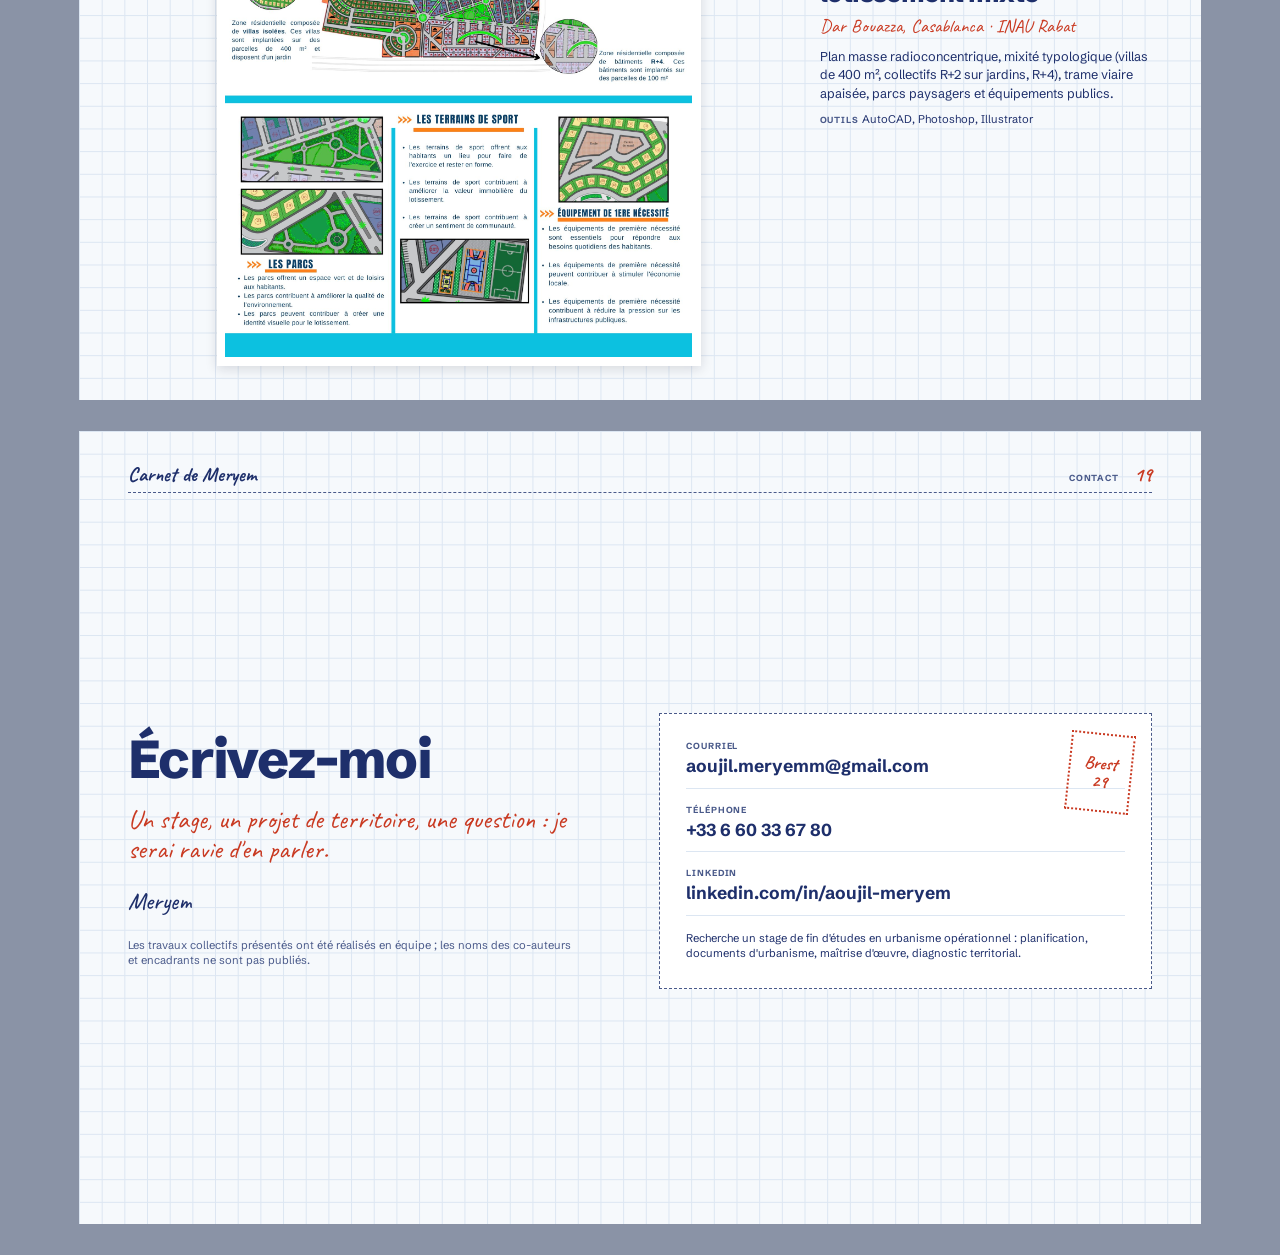
==== commit a3ffa2c2: "Nouvelles cartes" ====
--- a/portfolio-pdf.html
+++ b/portfolio-pdf.html
@@ -281,7 +281,7 @@
   </div>
 </section>
 
-<!-- ============ 10. CARTOGRAPHIE (1/2) : Lambézellec ============ -->
+<!-- ============ 10. CARTOGRAPHIE : Lambézellec ============ -->
 <section class="pg">
   <header class="pg__top"><span class="pg__brand">Carnet de Meryem</span><span class="pg__where"><span class="label">Cartographie SIG · Brest</span><span class="pg__num">10</span></span></header>
   <div class="pg__body split" style="grid-template-columns: 1fr 68mm;">
@@ -297,9 +297,27 @@
   </div>
 </section>
 
-<!-- ============ 11. CARTOGRAPHIE (2/2) : atlas TTA ============ -->
-<section class="pg">
-  <header class="pg__top"><span class="pg__brand">Carnet de Meryem</span><span class="pg__where"><span class="label">Cartographie SIG · atlas de la région Tanger-Tétouan-Al Hoceïma, Maroc</span><span class="pg__num">11</span></span></header>
+<!-- ============ 11. CARTOGRAPHIE : mini-atlas Lambézellec ============ -->
+<section class="pg">
+  <header class="pg__top"><span class="pg__brand">Carnet de Meryem</span><span class="pg__where"><span class="label">Cartographie SIG · Brest, mini-atlas</span><span class="pg__num">11</span></span></header>
+  <div class="pg__body grid-fig" style="grid-template-columns: 1fr 1fr; grid-template-rows: 1fr 1fr;">
+    <div class="stack" style="justify-content:center; padding-right: 4mm;">
+      <p class="label">Mini-atlas · rapport final, avril 2026</p>
+      <h3 class="h-block">Lambézellec : de la carte des conflits à l'expérience cycliste</h3>
+      <p class="small">Au second semestre, l'analyse passe du seul conflit vélo / voiture à l'expérience cycliste dans son ensemble. La couche GéoPays a été nettoyée de 43 à 9 champs, les obstacles relevés sur le terrain le 17/02/2026 ont été saisis en points, et le tout a été croisé avec les signalements du Baromètre Vélo 2025.</p>
+      <p class="small"><span class="map__num" style="margin-right:1.5mm">R1</span>Obstacles physiques et marquage effacé : regards, poteaux, panneaux publicitaires, amas de béton.</p>
+      <p class="small"><span class="map__num" style="margin-right:1.5mm">R2</span>Cohabitation piétons / cyclistes : 34 segments sur 108 (31 %) obligent à partager le trottoir.</p>
+      <p class="small"><span class="map__num" style="margin-right:1.5mm">R3</span>Requête croisée entre les aménagements GéoPays et les signalements citoyens.</p>
+    </div>
+    <figure class="ph"><div class="ph__img"><img src="assets/img/cartes/lambezellec-r1.jpg" alt=""></div><figcaption>R1 · Obstacles physiques et défaillances signalétiques</figcaption></figure>
+    <figure class="ph"><div class="ph__img"><img src="assets/img/cartes/lambezellec-r2.jpg" alt=""></div><figcaption>R2 · Cohabitation piétons / cyclistes et emprise insuffisante</figcaption></figure>
+    <figure class="ph"><div class="ph__img"><img src="assets/img/cartes/lambezellec-r3.jpg" alt=""></div><figcaption>R3 · Conflits d'usage vélo / automobile et aménagements existants</figcaption></figure>
+  </div>
+</section>
+
+<!-- ============ 12. CARTOGRAPHIE : atlas TTA ============ -->
+<section class="pg">
+  <header class="pg__top"><span class="pg__brand">Carnet de Meryem</span><span class="pg__where"><span class="label">Cartographie SIG · atlas de la région Tanger-Tétouan-Al Hoceïma, Maroc</span><span class="pg__num">12</span></span></header>
   <div class="pg__body maps8">
     <article class="map"><div class="ph__img"><img src="assets/img/cartes/02-armature-urbaine-tta.jpg" alt=""></div><div class="map__txt"><p class="map__num">02</p><h4>Armature urbaine et infrastructures</h4><p>Cercles proportionnels, réseau routier hiérarchisé, barrages, ports et aéroports</p></div></article>
     <article class="map"><div class="ph__img"><img src="assets/img/cartes/03-relief-tta.jpg" alt=""></div><div class="map__txt"><p class="map__num">03</p><h4>Relief et modèle numérique de terrain</h4><p>SRTM (USGS), hypsométrie et courbes de niveau, de −38 m à 2 443 m</p></div></article>
@@ -312,9 +330,23 @@
   </div>
 </section>
 
-<!-- ============ 12. PLANCHE · DAOULAS (2026) ============ -->
-<section class="pg">
-  <header class="pg__top"><span class="pg__brand">Carnet de Meryem</span><span class="pg__where"><span class="label">Planches d'urbanisme · de la plus récente à la plus ancienne</span><span class="pg__num">12</span></span></header>
+<!-- ============ 13. CARTOGRAPHIE : PACA ============ -->
+<section class="pg">
+  <header class="pg__top"><span class="pg__brand">Carnet de Meryem</span><span class="pg__where"><span class="label">Cartographie SIG · région Provence-Alpes-Côte d'Azur</span><span class="pg__num">13</span></span></header>
+  <div class="pg__body split" style="grid-template-columns: 1fr 62mm;">
+    <figure class="ph"><div class="ph__img"><img src="assets/img/cartes/10-paca-population.jpg" alt=""></div></figure>
+    <div class="stack stack--lg" style="justify-content:center">
+      <p class="map__num" style="font-size:20pt">10</p>
+      <h3 class="h-block">Population et densité communales en Provence-Alpes-Côte d'Azur</h3>
+      <p class="small">QGIS, RGF93 / Lambert-93. Densité de population en 7 classes (habitants par km², 2021) et cercles proportionnels pour les communes de 10 000 habitants et plus.</p>
+      <p class="small muted">Sources : INSEE, population municipale 2021 · IGN Admin Express · Natural Earth. Mise en page A3, échelle 1 : 1 250 000.</p>
+    </div>
+  </div>
+</section>
+
+<!-- ============ 14. PLANCHE · DAOULAS (2026) ============ -->
+<section class="pg">
+  <header class="pg__top"><span class="pg__brand">Carnet de Meryem</span><span class="pg__where"><span class="label">Planches d'urbanisme · de la plus récente à la plus ancienne</span><span class="pg__num">14</span></span></header>
   <div class="pg__body planche planche--portrait">
     <figure class="ph"><div class="ph__img"><img src="assets/img/planches/daoulas.jpg" alt=""></div></figure>
     <div class="planche__info">
@@ -328,9 +360,9 @@
   </div>
 </section>
 
-<!-- ============ 13. PLANCHE · MQAM TOLBA (2025) ============ -->
-<section class="pg">
-  <header class="pg__top"><span class="pg__brand">Carnet de Meryem</span><span class="pg__where"><span class="label">Planches d'urbanisme</span><span class="pg__num">13</span></span></header>
+<!-- ============ 15. PLANCHE · MQAM TOLBA (2025) ============ -->
+<section class="pg">
+  <header class="pg__top"><span class="pg__brand">Carnet de Meryem</span><span class="pg__where"><span class="label">Planches d'urbanisme</span><span class="pg__num">15</span></span></header>
   <div class="pg__body planche planche--landscape">
     <figure class="ph"><div class="ph__img"><img src="assets/img/planches/mqam-tolba.jpg" alt=""></div></figure>
     <div class="planche__info planche__info--row">
@@ -347,9 +379,9 @@
   </div>
 </section>
 
-<!-- ============ 14. PLANCHE · SAFI (2024) ============ -->
-<section class="pg">
-  <header class="pg__top"><span class="pg__brand">Carnet de Meryem</span><span class="pg__where"><span class="label">Planches d'urbanisme</span><span class="pg__num">14</span></span></header>
+<!-- ============ 16. PLANCHE · SAFI (2024) ============ -->
+<section class="pg">
+  <header class="pg__top"><span class="pg__brand">Carnet de Meryem</span><span class="pg__where"><span class="label">Planches d'urbanisme</span><span class="pg__num">16</span></span></header>
   <div class="pg__body planche planche--landscape">
     <figure class="ph"><div class="ph__img"><img src="assets/img/planches/medina-safi.jpg" alt=""></div></figure>
     <div class="planche__info planche__info--row">
@@ -366,9 +398,9 @@
   </div>
 </section>
 
-<!-- ============ 15. PLANCHES · HAY RIAD (2023) ============ -->
-<section class="pg">
-  <header class="pg__top"><span class="pg__brand">Carnet de Meryem</span><span class="pg__where"><span class="label">Planches d'urbanisme</span><span class="pg__num">15</span></span></header>
+<!-- ============ 17. PLANCHES · HAY RIAD (2023) ============ -->
+<section class="pg">
+  <header class="pg__top"><span class="pg__brand">Carnet de Meryem</span><span class="pg__where"><span class="label">Planches d'urbanisme</span><span class="pg__num">17</span></span></header>
   <div class="pg__body planche planche--duo">
     <figure class="ph"><div class="ph__img"><img src="assets/img/planches/hay-riad-1.jpg" alt=""></div><figcaption>Planche 1 · diagnostic territorial</figcaption></figure>
     <figure class="ph"><div class="ph__img"><img src="assets/img/planches/hay-riad-2.jpg" alt=""></div><figcaption>Planche 2 · morphologie bâtie</figcaption></figure>
@@ -383,9 +415,9 @@
   </div>
 </section>
 
-<!-- ============ 16. PLANCHE · DAR BOUAZZA (2022) ============ -->
-<section class="pg">
-  <header class="pg__top"><span class="pg__brand">Carnet de Meryem</span><span class="pg__where"><span class="label">Planches d'urbanisme</span><span class="pg__num">16</span></span></header>
+<!-- ============ 18. PLANCHE · DAR BOUAZZA (2022) ============ -->
+<section class="pg">
+  <header class="pg__top"><span class="pg__brand">Carnet de Meryem</span><span class="pg__where"><span class="label">Planches d'urbanisme</span><span class="pg__num">18</span></span></header>
   <div class="pg__body planche planche--portrait">
     <figure class="ph"><div class="ph__img"><img src="assets/img/planches/dar-bouazza.jpg" alt=""></div></figure>
     <div class="planche__info">
@@ -398,9 +430,9 @@
   </div>
 </section>
 
-<!-- ============ 17. CONTACT ============ -->
-<section class="pg">
-  <header class="pg__top"><span class="pg__brand">Carnet de Meryem</span><span class="pg__where"><span class="label">Contact</span><span class="pg__num">17</span></span></header>
+<!-- ============ 19. CONTACT ============ -->
+<section class="pg">
+  <header class="pg__top"><span class="pg__brand">Carnet de Meryem</span><span class="pg__where"><span class="label">Contact</span><span class="pg__num">19</span></span></header>
   <div class="pg__body back">
     <div class="stack stack--lg">
       <h2 class="h-section" style="font-size:40pt">Écrivez-moi</h2>
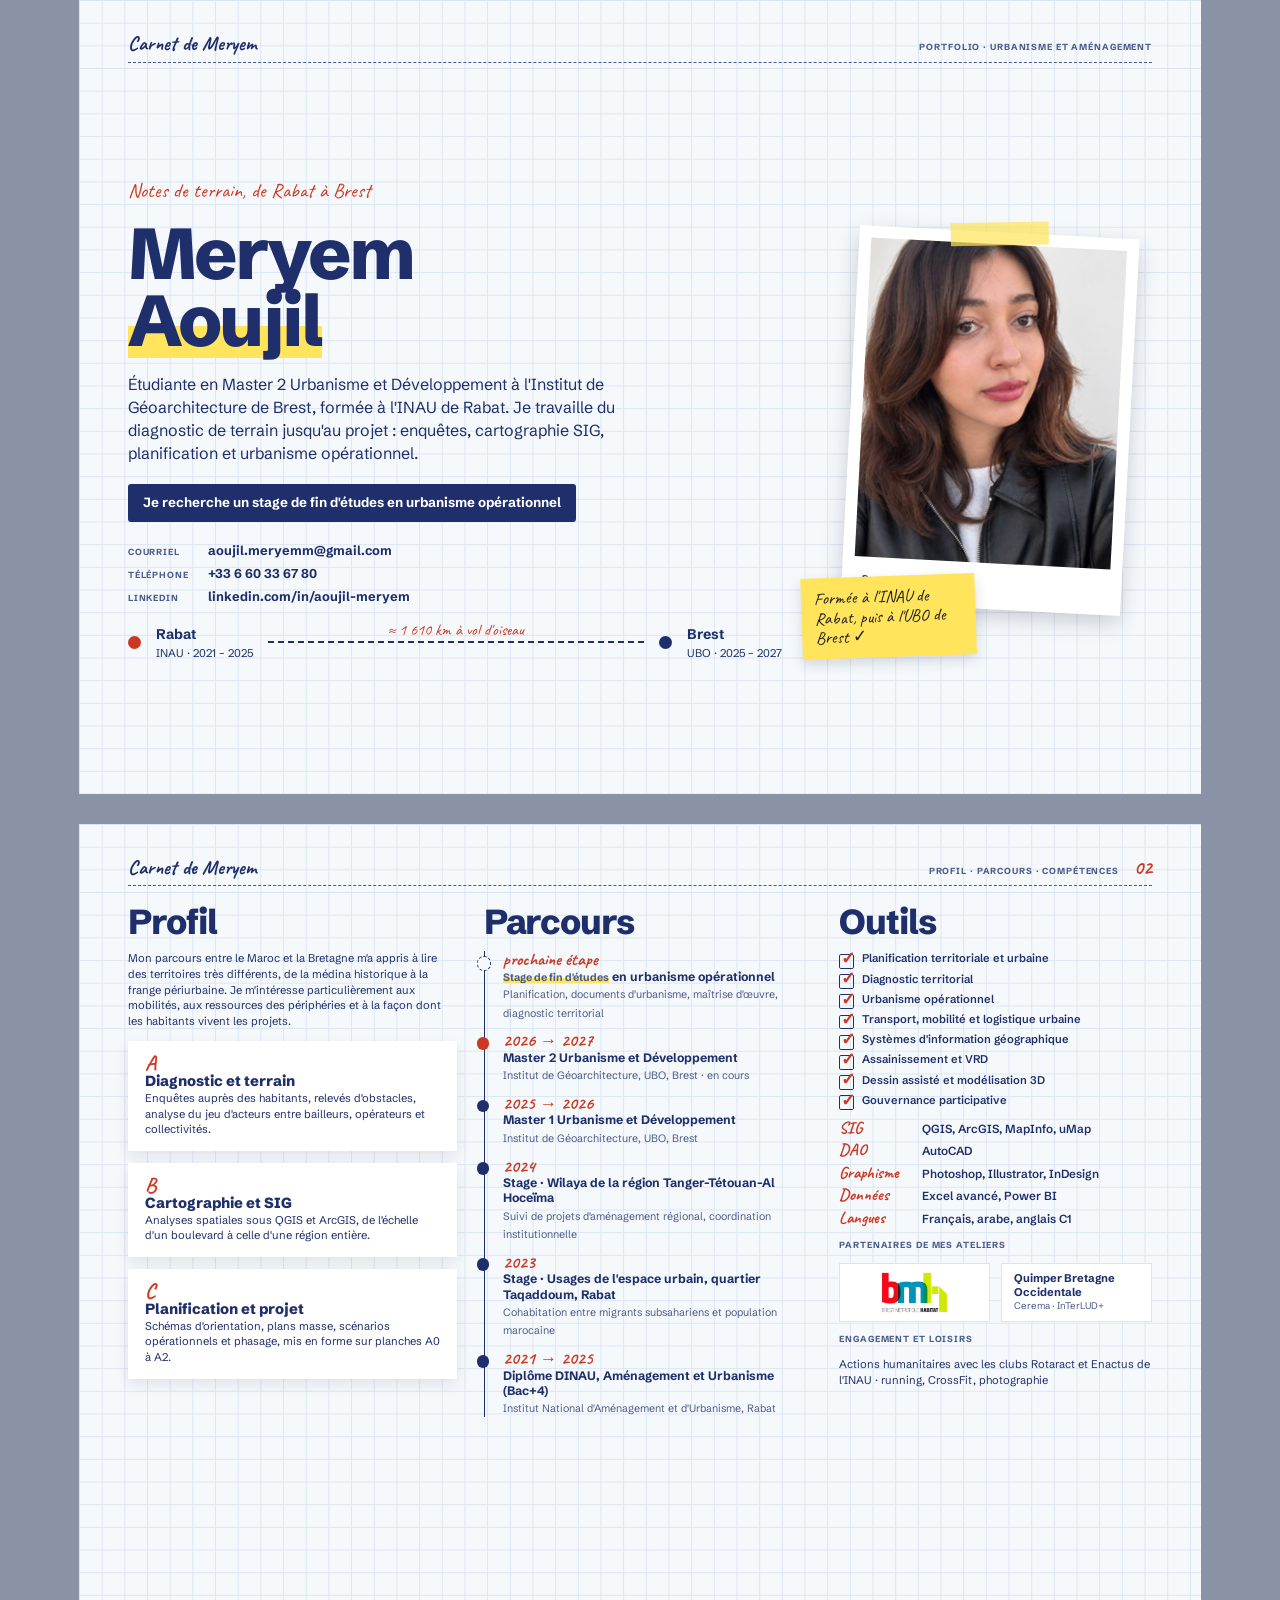
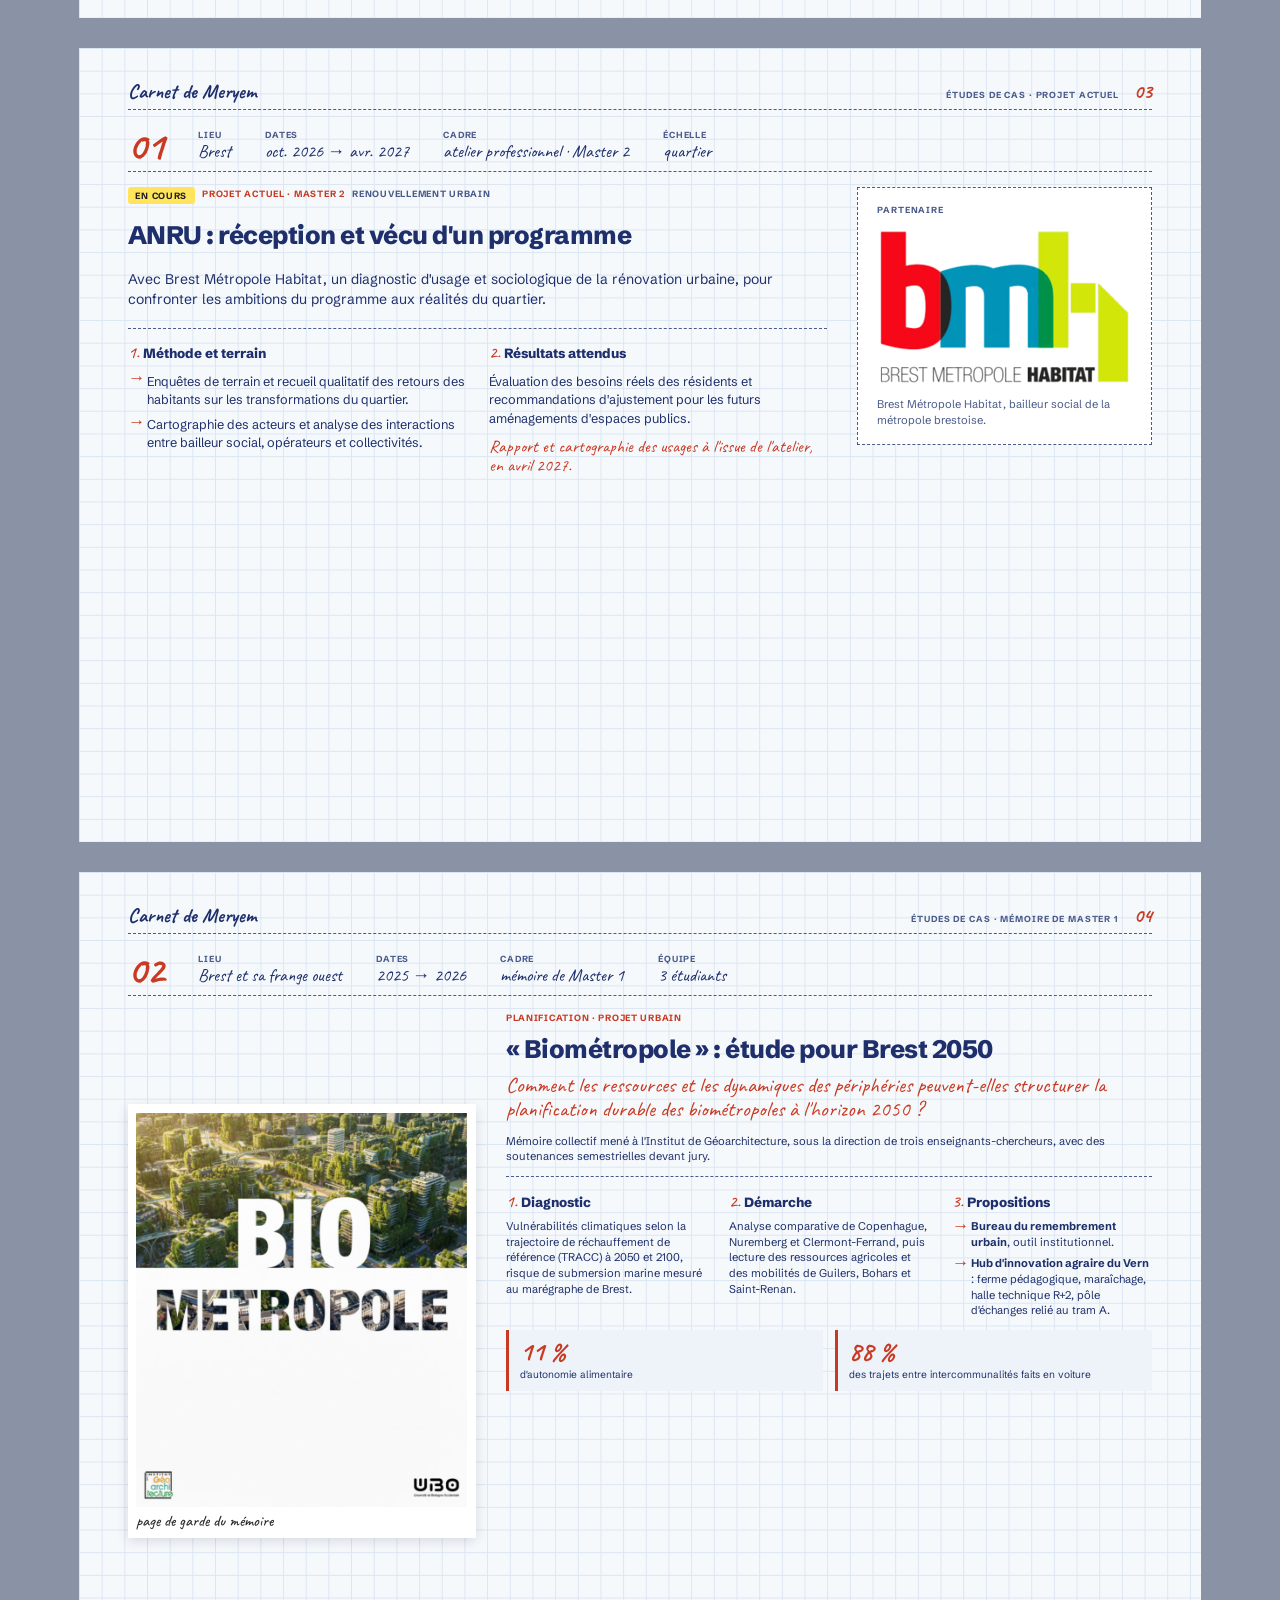
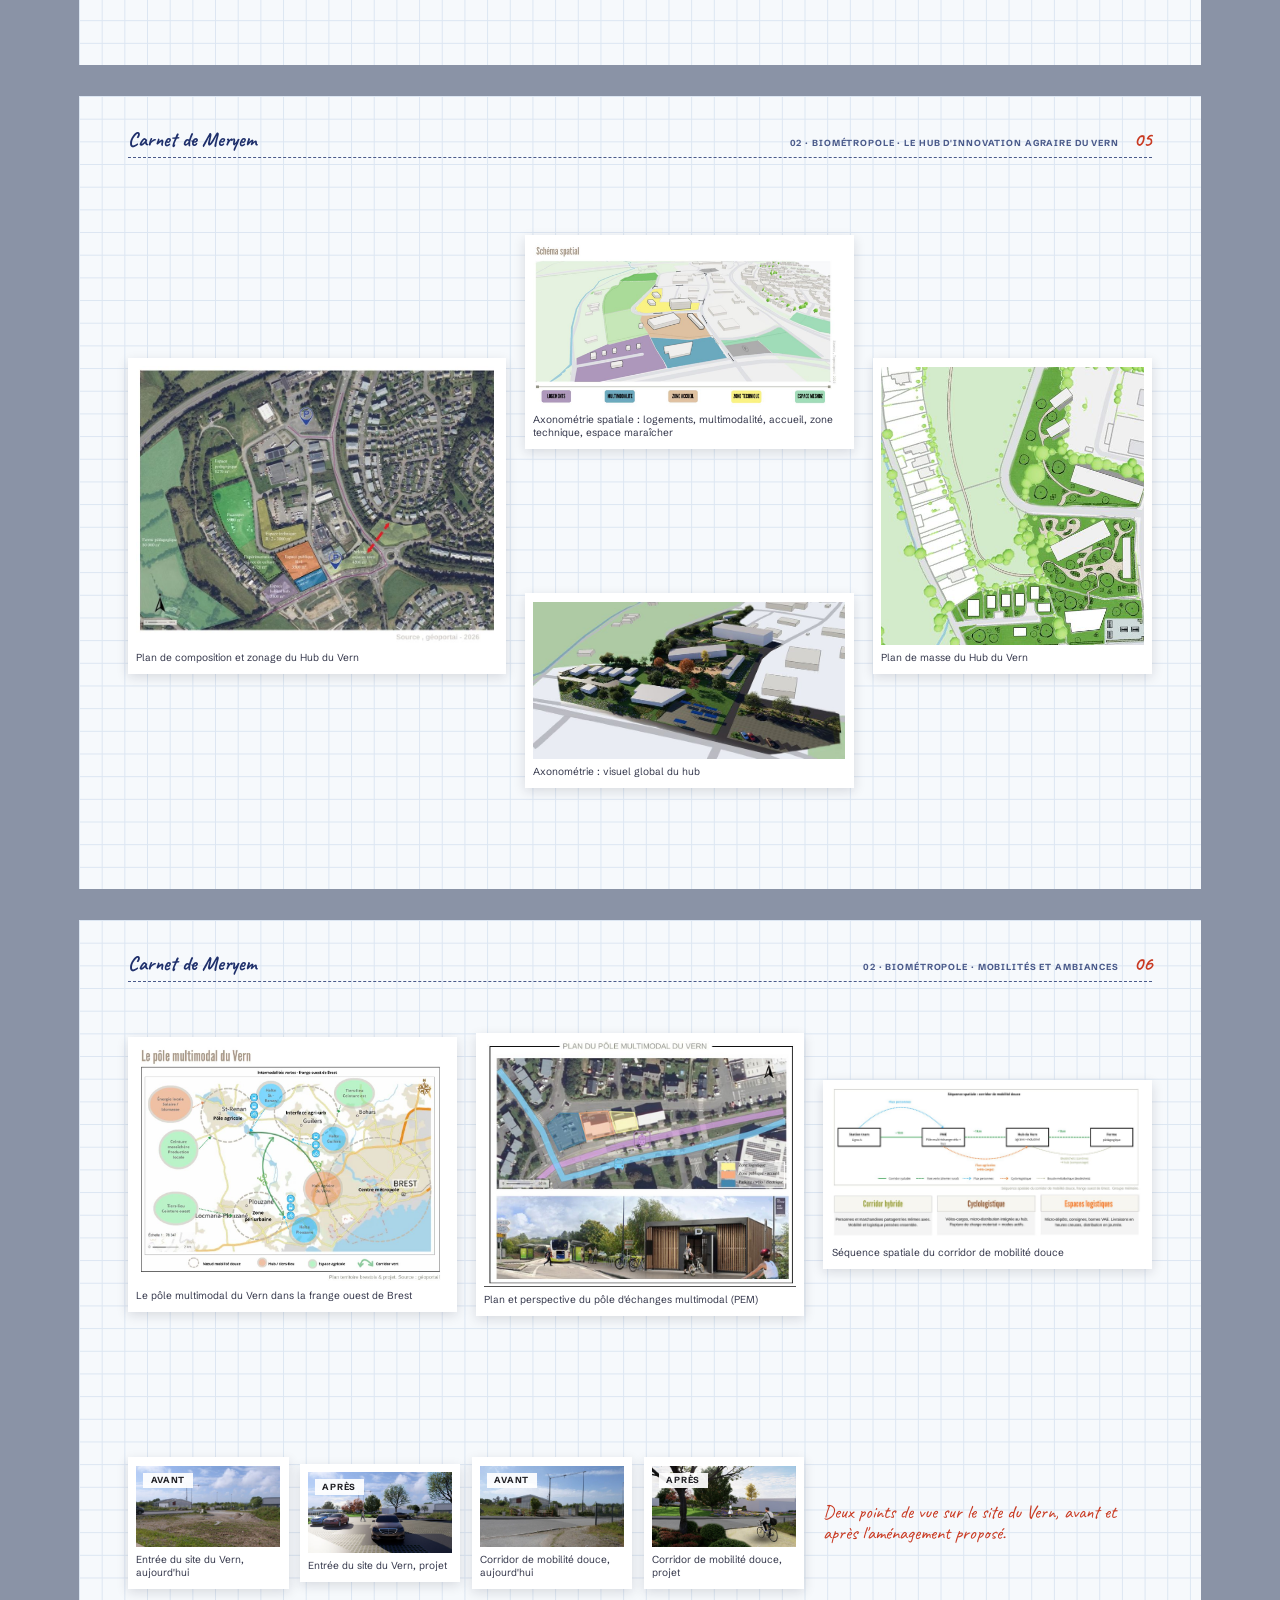
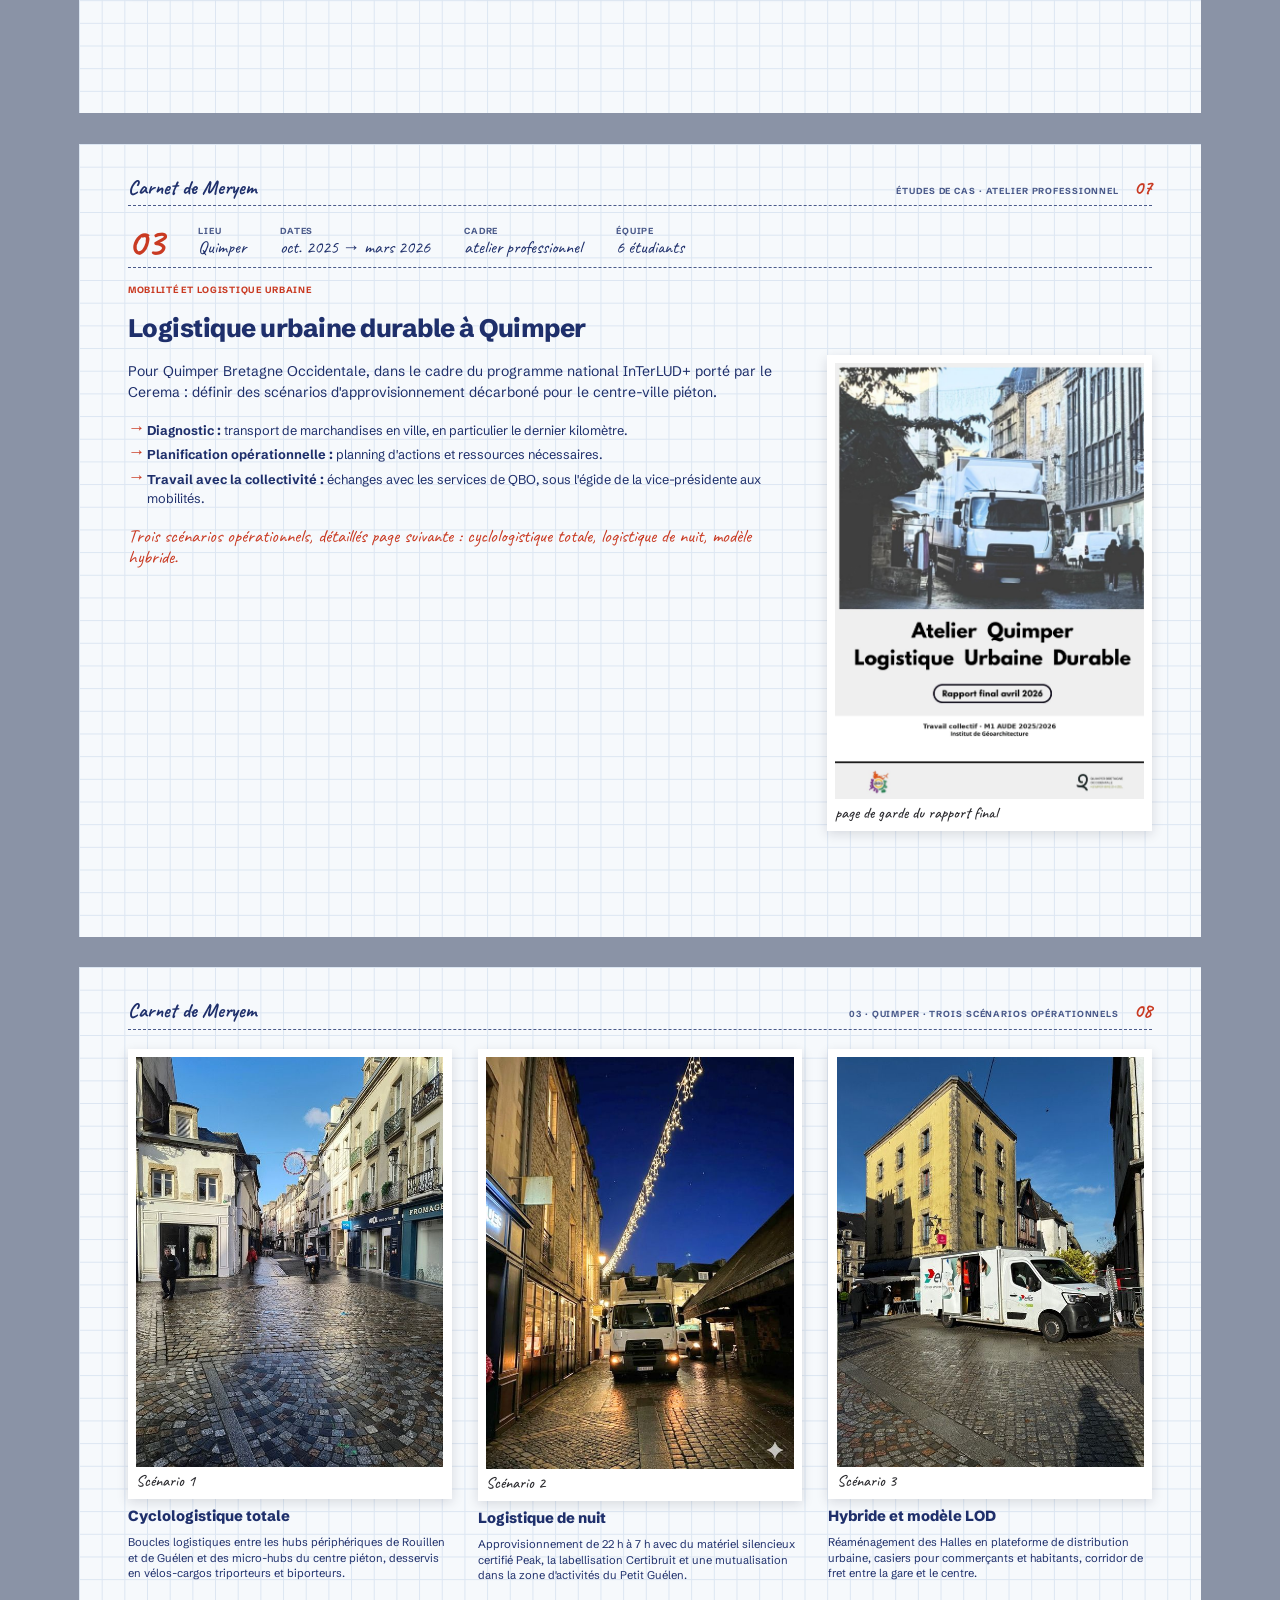
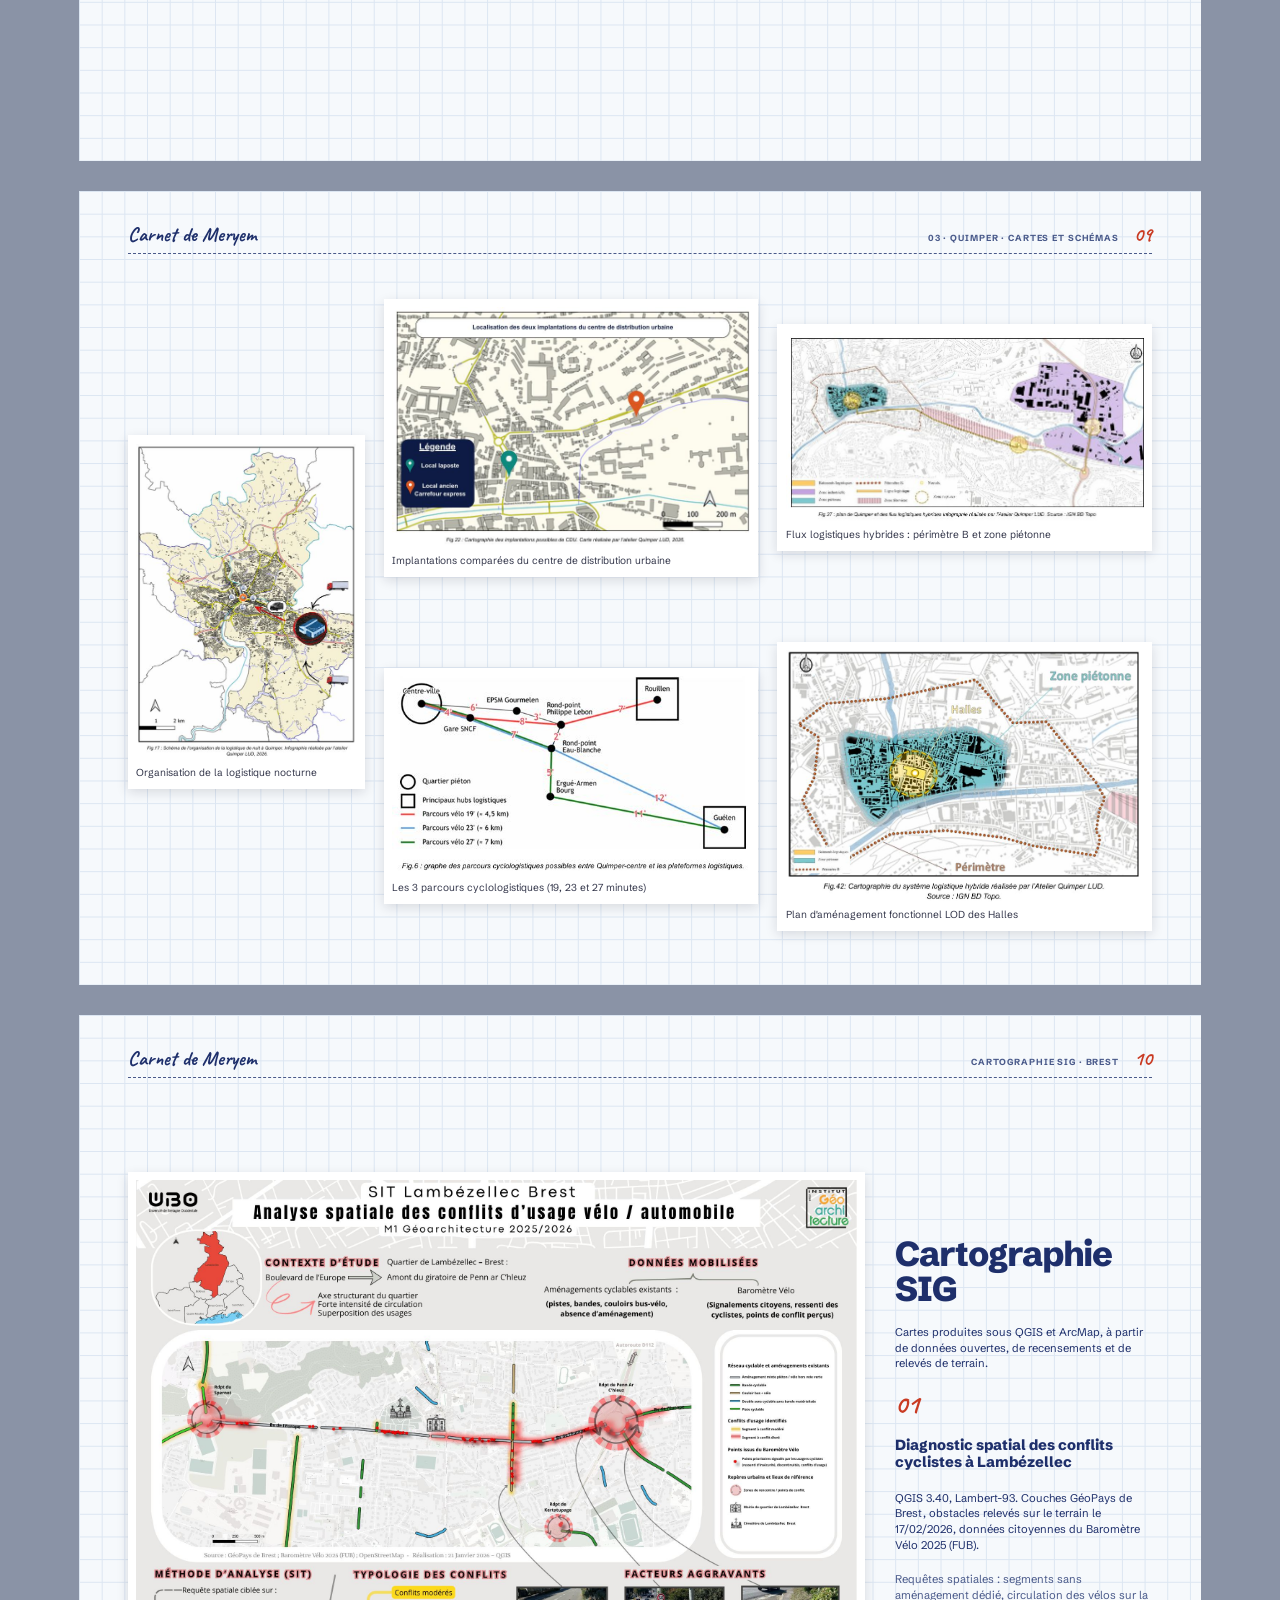
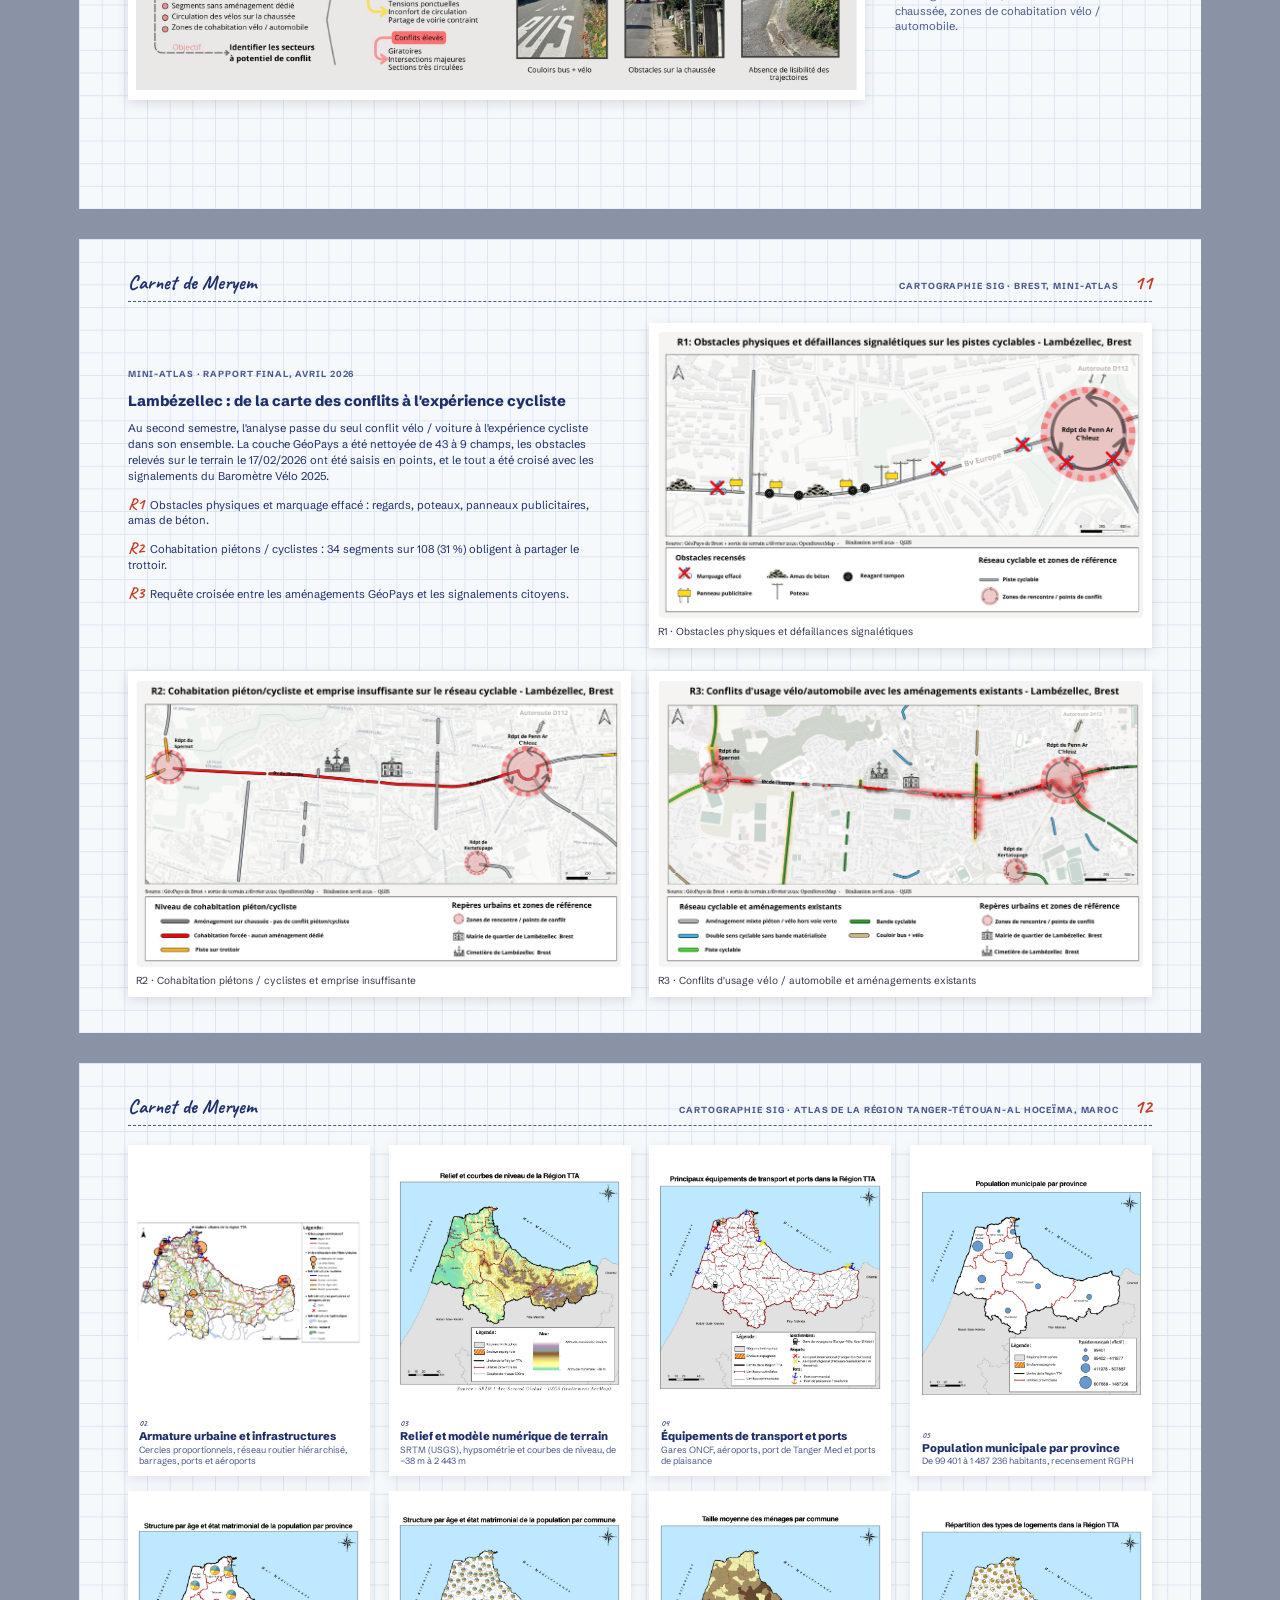
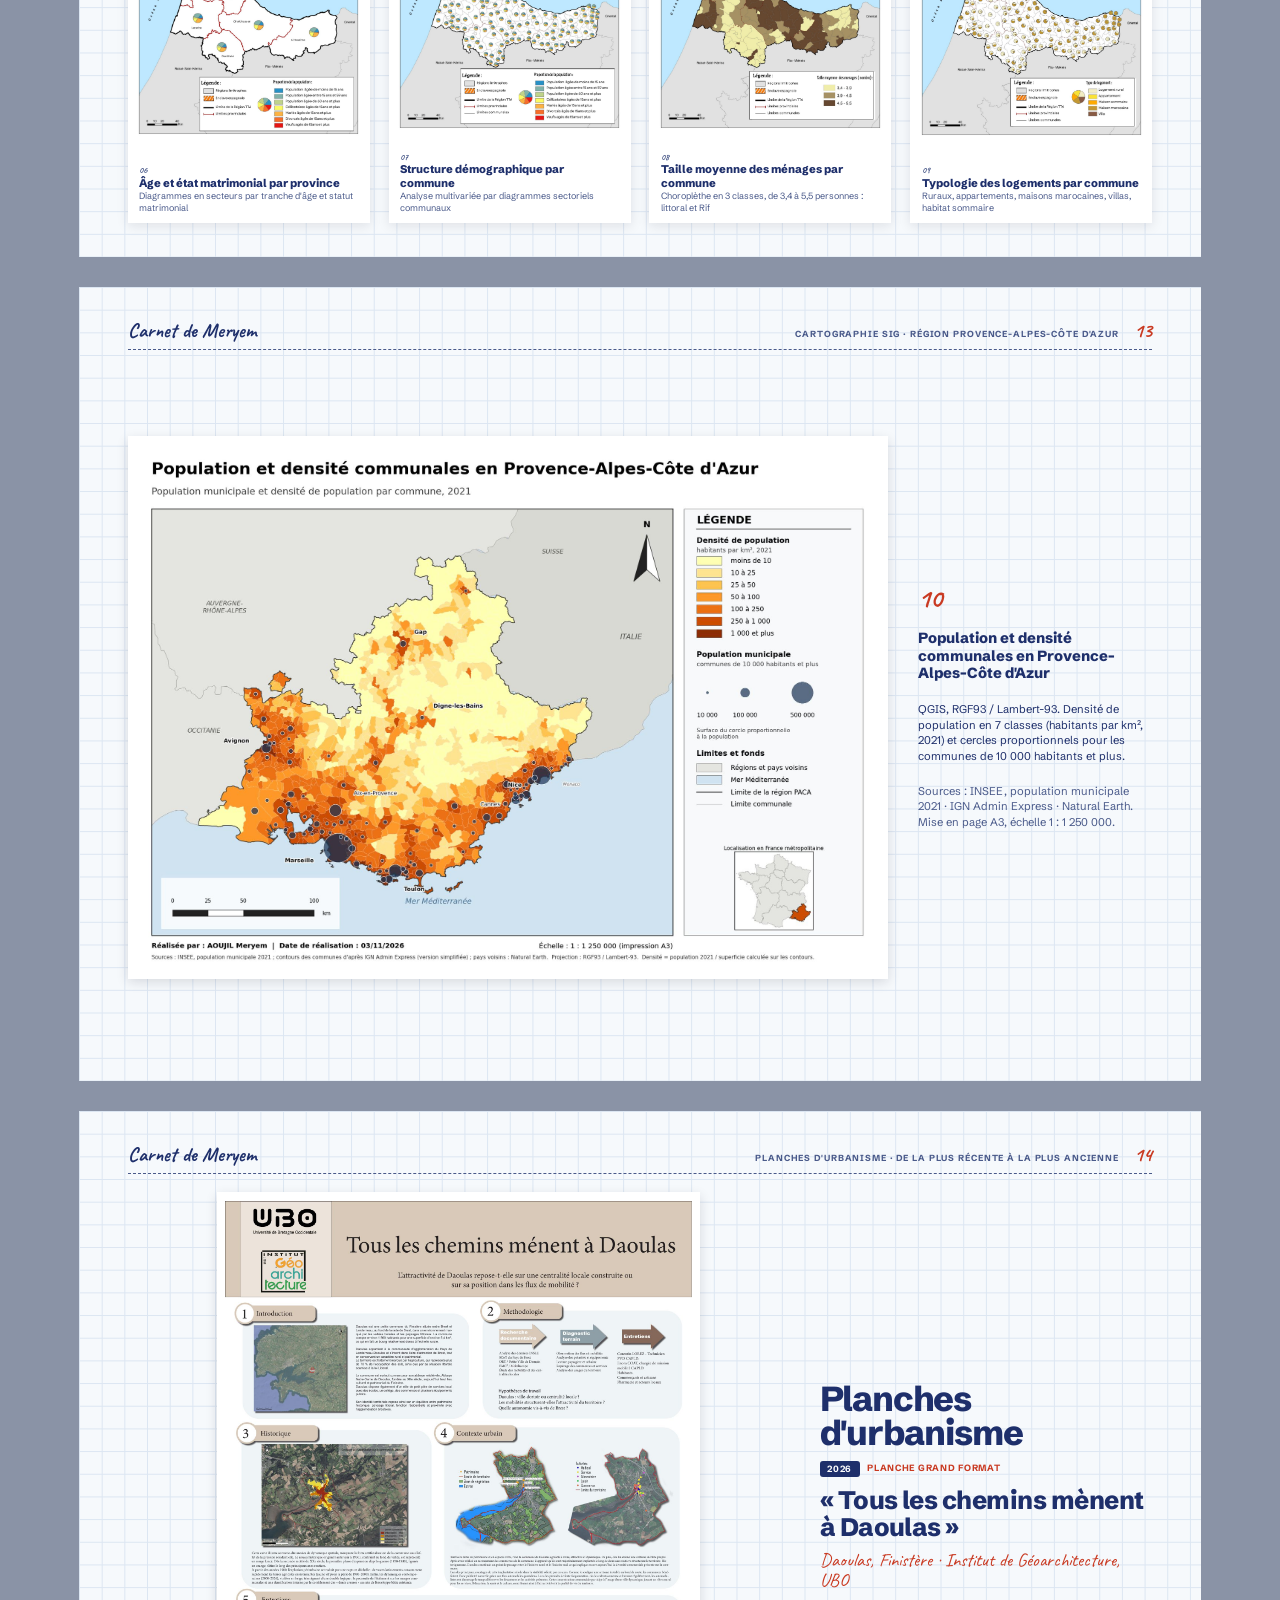
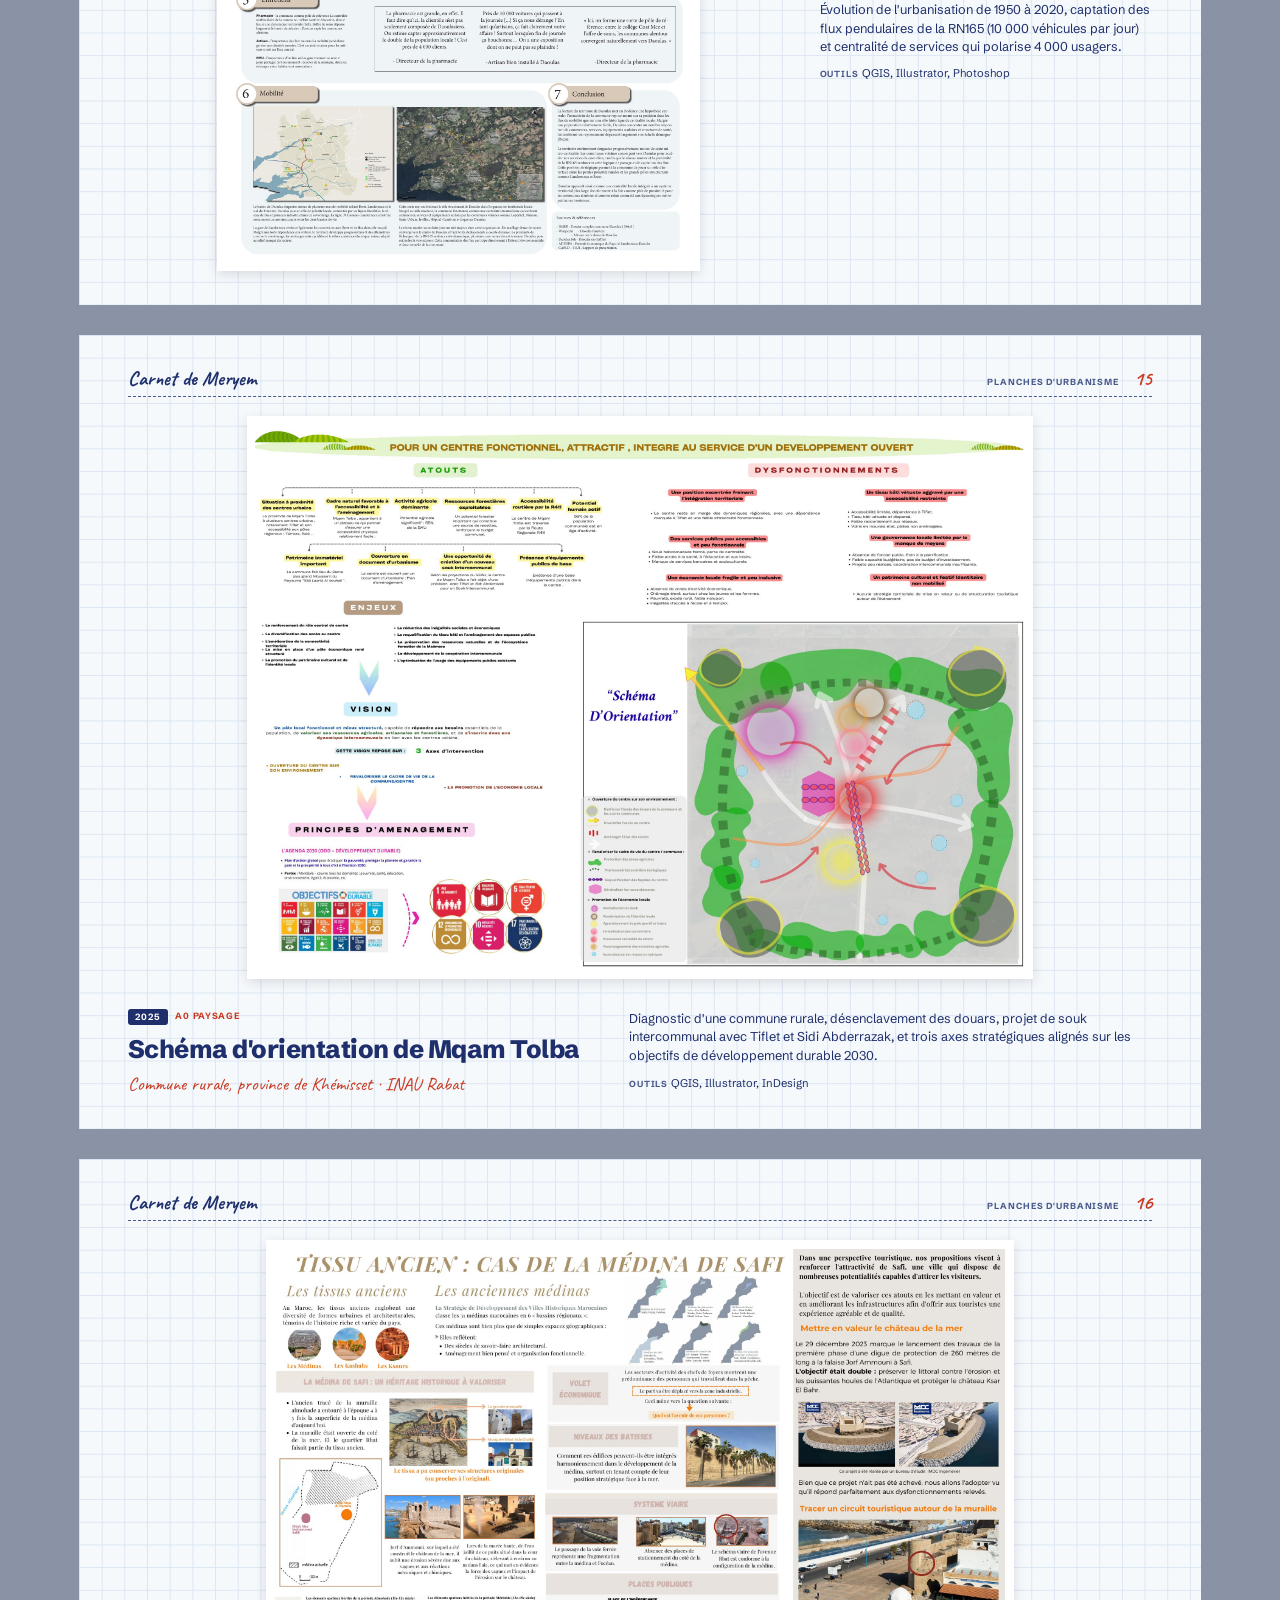
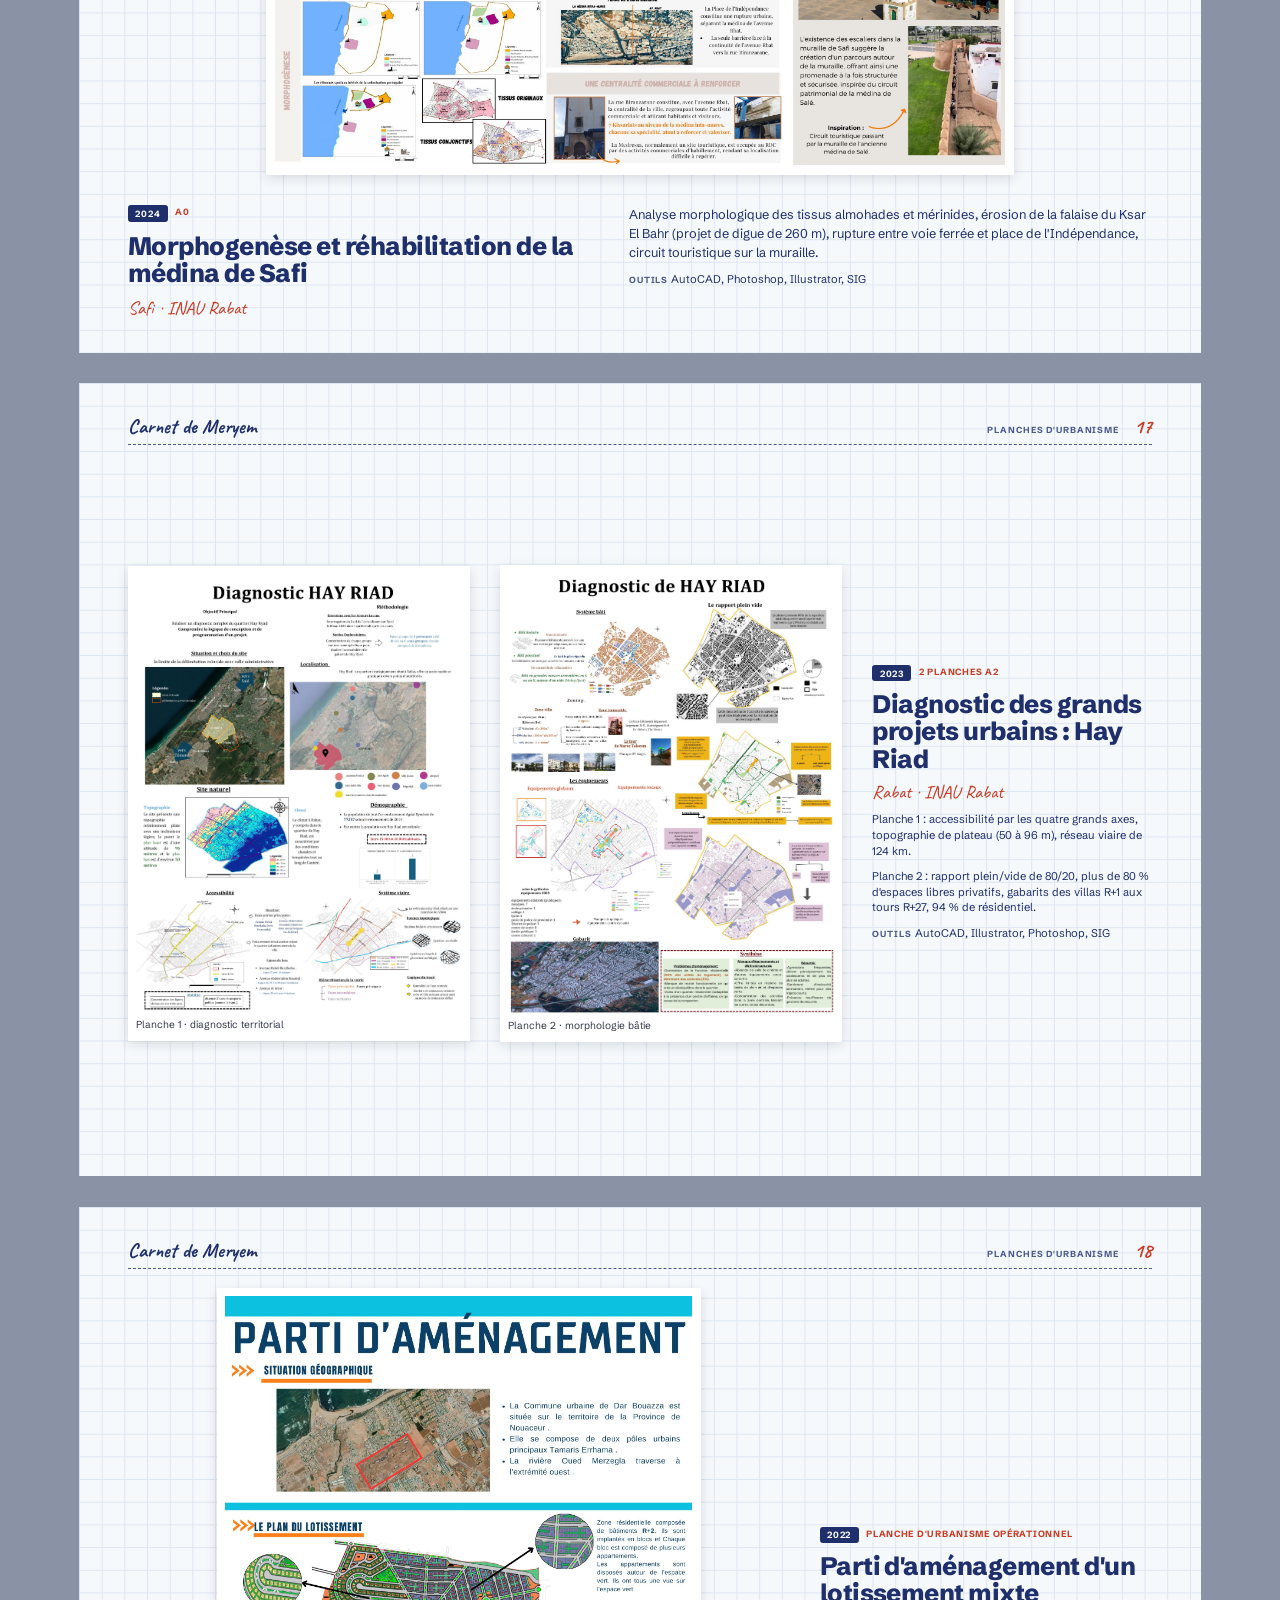
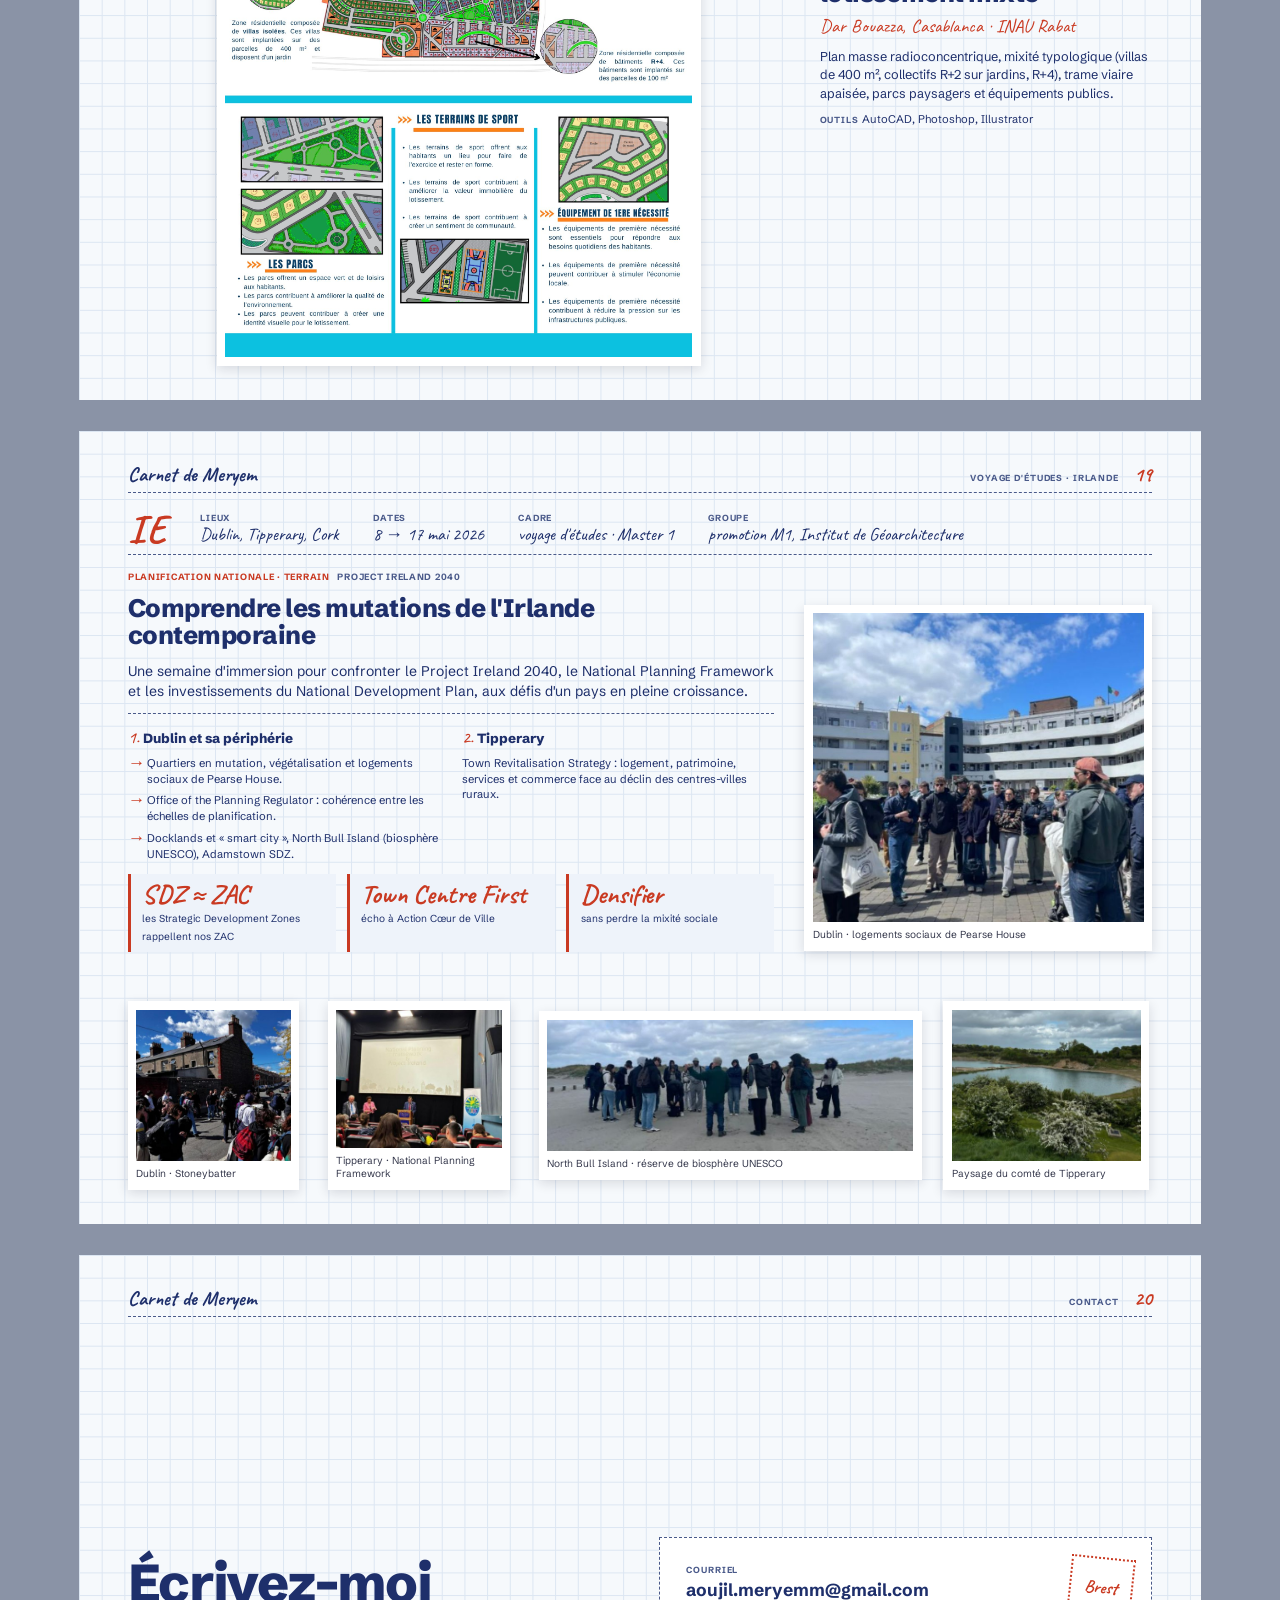
==== commit ba4357e1: "Voyage Irlande" ====
--- a/portfolio-pdf.html
+++ b/portfolio-pdf.html
@@ -430,9 +430,58 @@
   </div>
 </section>
 
-<!-- ============ 19. CONTACT ============ -->
-<section class="pg">
-  <header class="pg__top"><span class="pg__brand">Carnet de Meryem</span><span class="pg__where"><span class="label">Contact</span><span class="pg__num">19</span></span></header>
+<!-- ============ 19. VOYAGE D'ÉTUDES · IRLANDE ============ -->
+<section class="pg">
+  <header class="pg__top"><span class="pg__brand">Carnet de Meryem</span><span class="pg__where"><span class="label">Voyage d'études · Irlande</span><span class="pg__num">19</span></span></header>
+  <div class="pg__body project">
+    <div class="meta">
+      <span class="meta__num">IE</span>
+      <dl>
+        <div><dt class="label">Lieux</dt><dd>Dublin, Tipperary, Cork</dd></div>
+        <div><dt class="label">Dates</dt><dd>8 → 17 mai 2026</dd></div>
+        <div><dt class="label">Cadre</dt><dd>voyage d'études · Master 1</dd></div>
+        <div><dt class="label">Groupe</dt><dd>promotion M1, Institut de Géoarchitecture</dd></div>
+      </dl>
+    </div>
+    <div class="split" style="grid-template-columns: 1fr 92mm;">
+      <div class="stack">
+        <p class="tags"><span class="tag-accent">Planification nationale · terrain</span><span class="tag-muted">Project Ireland 2040</span></p>
+        <h2 class="h-project">Comprendre les mutations de l'Irlande contemporaine</h2>
+        <p class="lead">Une semaine d'immersion pour confronter le Project Ireland 2040, le National Planning Framework et les investissements du National Development Plan, aux défis d'un pays en pleine croissance.</p>
+        <div class="steps steps--2">
+          <div>
+            <h3 class="step__title"><span class="hand">1.</span>Dublin et sa périphérie</h3>
+            <ul class="arrows small">
+              <li>Quartiers en mutation, végétalisation et logements sociaux de Pearse House.</li>
+              <li>Office of the Planning Regulator : cohérence entre les échelles de planification.</li>
+              <li>Docklands et « smart city », North Bull Island (biosphère UNESCO), Adamstown SDZ.</li>
+            </ul>
+          </div>
+          <div>
+            <h3 class="step__title"><span class="hand">2.</span>Tipperary</h3>
+            <p class="small">Town Revitalisation Strategy : logement, patrimoine, services et commerce face au déclin des centres-villes ruraux.</p>
+          </div>
+        </div>
+        <div class="stats">
+          <div><strong>SDZ ≈ ZAC</strong><span>les Strategic Development Zones rappellent nos ZAC</span></div>
+          <div><strong>Town Centre First</strong><span>écho à Action Cœur de Ville</span></div>
+          <div><strong>Densifier</strong><span>sans perdre la mixité sociale</span></div>
+        </div>
+      </div>
+      <figure class="ph"><div class="ph__img"><img src="assets/img/voyage/irlande-pearse-house.jpg" alt=""></div><figcaption>Dublin · logements sociaux de Pearse House</figcaption></figure>
+    </div>
+    <div class="grid-fig" style="flex: none; height: 50mm; grid-template-columns: 0.85fr 1fr 1.9fr 1.05fr;">
+      <figure class="ph"><div class="ph__img"><img src="assets/img/voyage/irlande-stoneybatter.jpg" alt=""></div><figcaption>Dublin · Stoneybatter</figcaption></figure>
+      <figure class="ph"><div class="ph__img"><img src="assets/img/voyage/irlande-tipperary-npf.jpg" alt=""></div><figcaption>Tipperary · National Planning Framework</figcaption></figure>
+      <figure class="ph"><div class="ph__img"><img src="assets/img/voyage/irlande-bull-island.jpg" alt=""></div><figcaption>North Bull Island · réserve de biosphère UNESCO</figcaption></figure>
+      <figure class="ph"><div class="ph__img"><img src="assets/img/voyage/irlande-tipperary-lac.jpg" alt=""></div><figcaption>Paysage du comté de Tipperary</figcaption></figure>
+    </div>
+  </div>
+</section>
+
+<!-- ============ 20. CONTACT ============ -->
+<section class="pg">
+  <header class="pg__top"><span class="pg__brand">Carnet de Meryem</span><span class="pg__where"><span class="label">Contact</span><span class="pg__num">20</span></span></header>
   <div class="pg__body back">
     <div class="stack stack--lg">
       <h2 class="h-section" style="font-size:40pt">Écrivez-moi</h2>
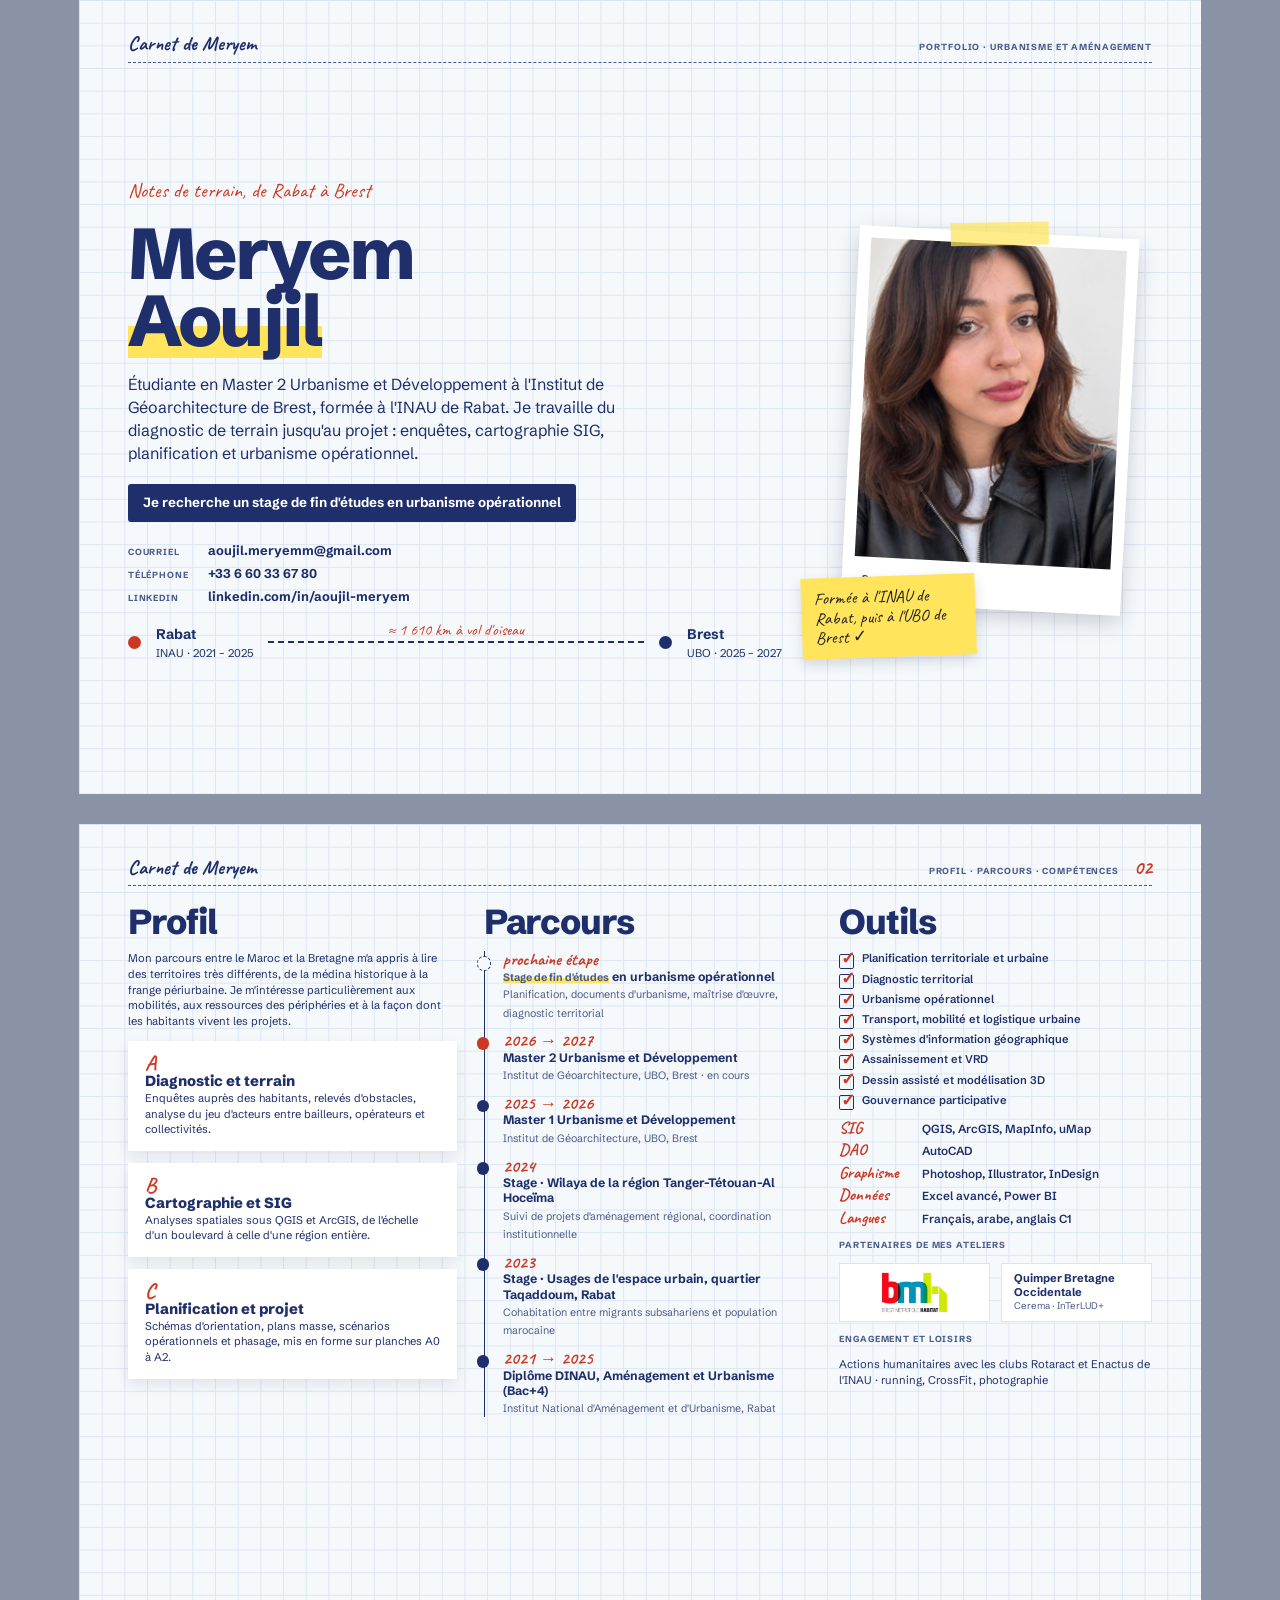
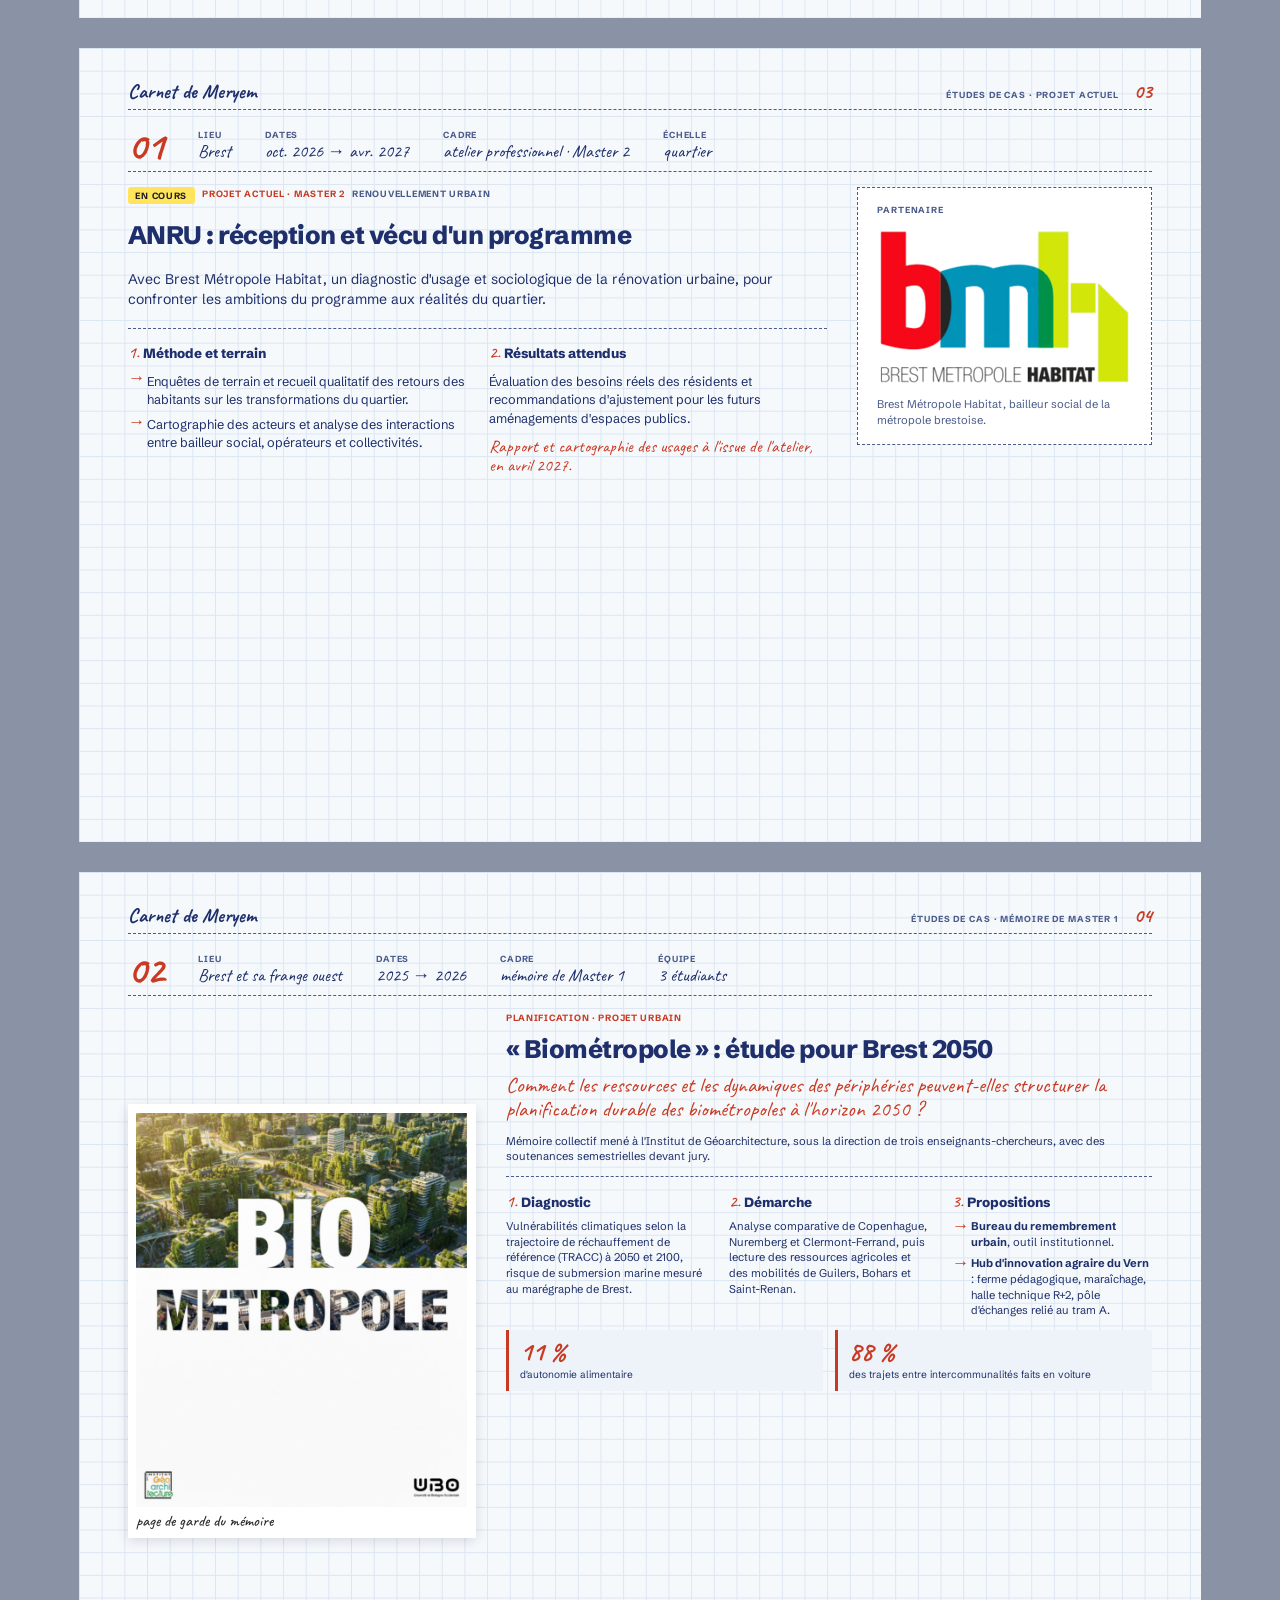
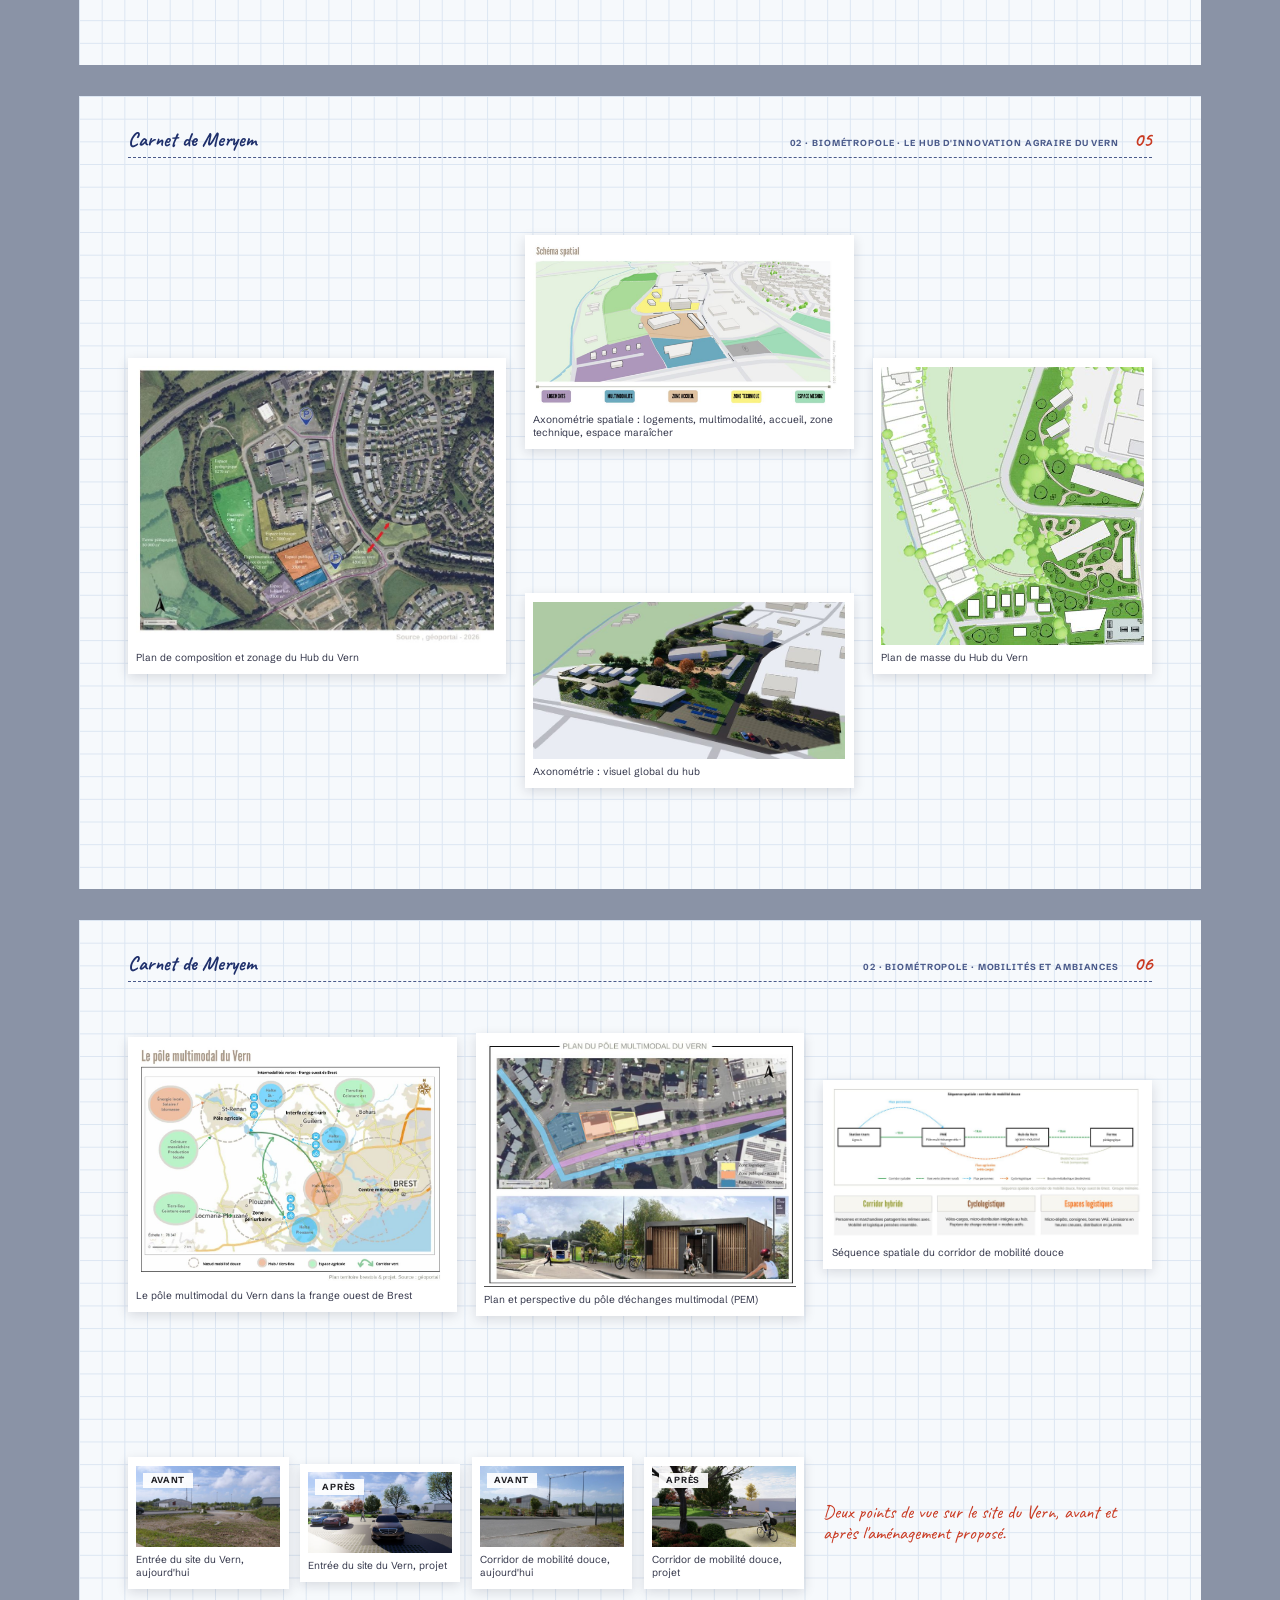
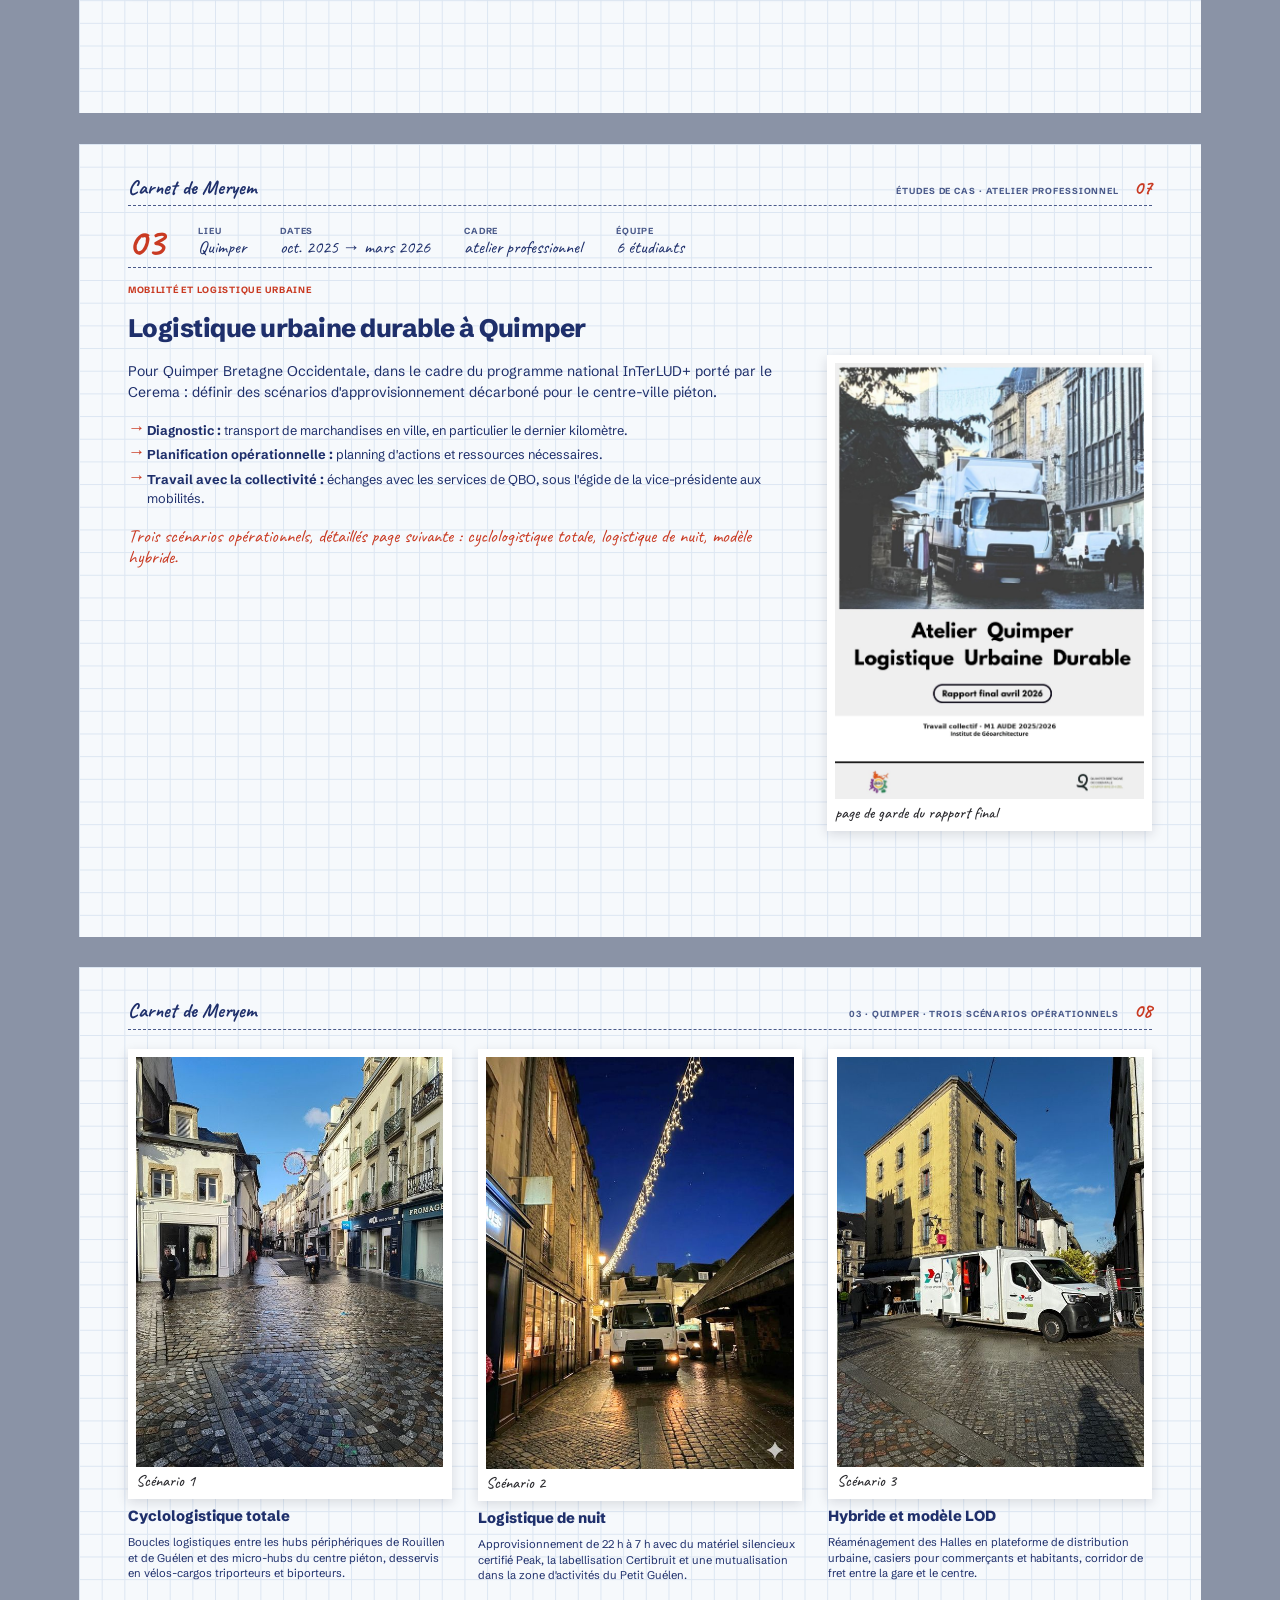
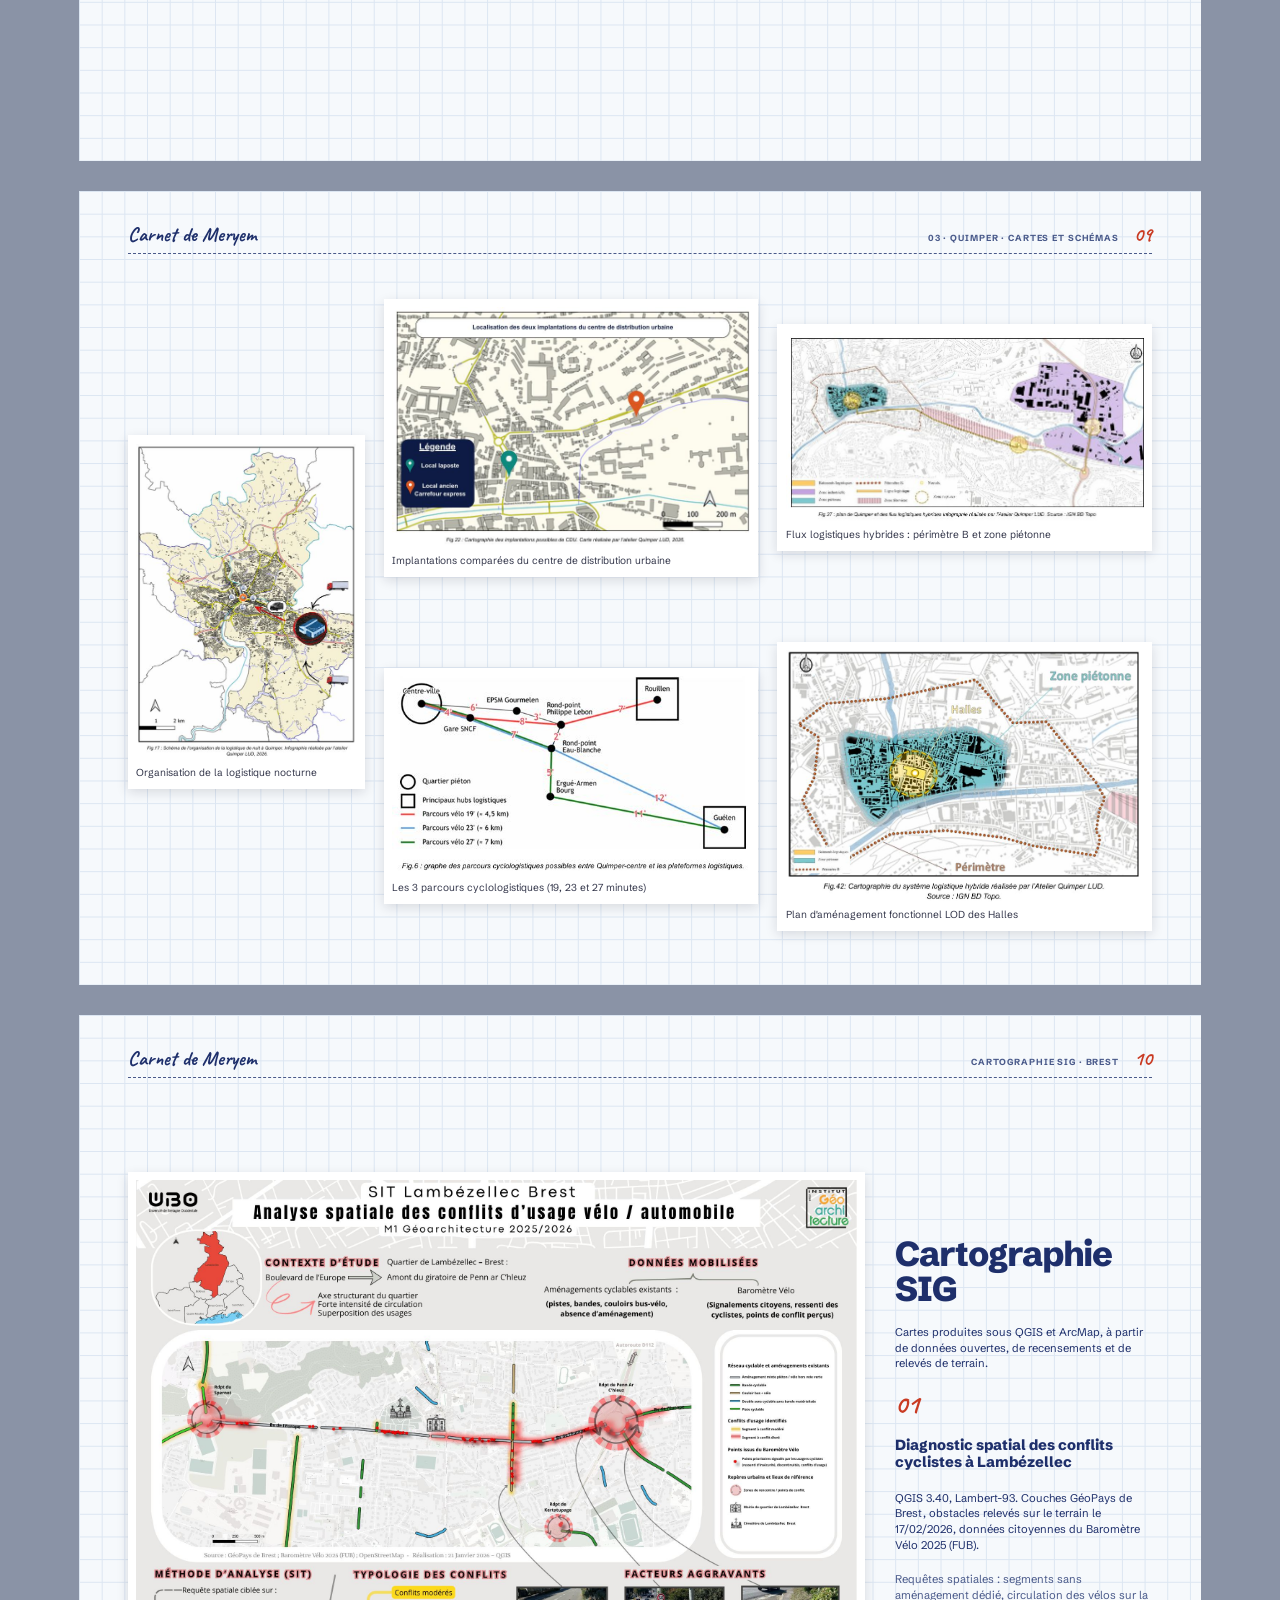
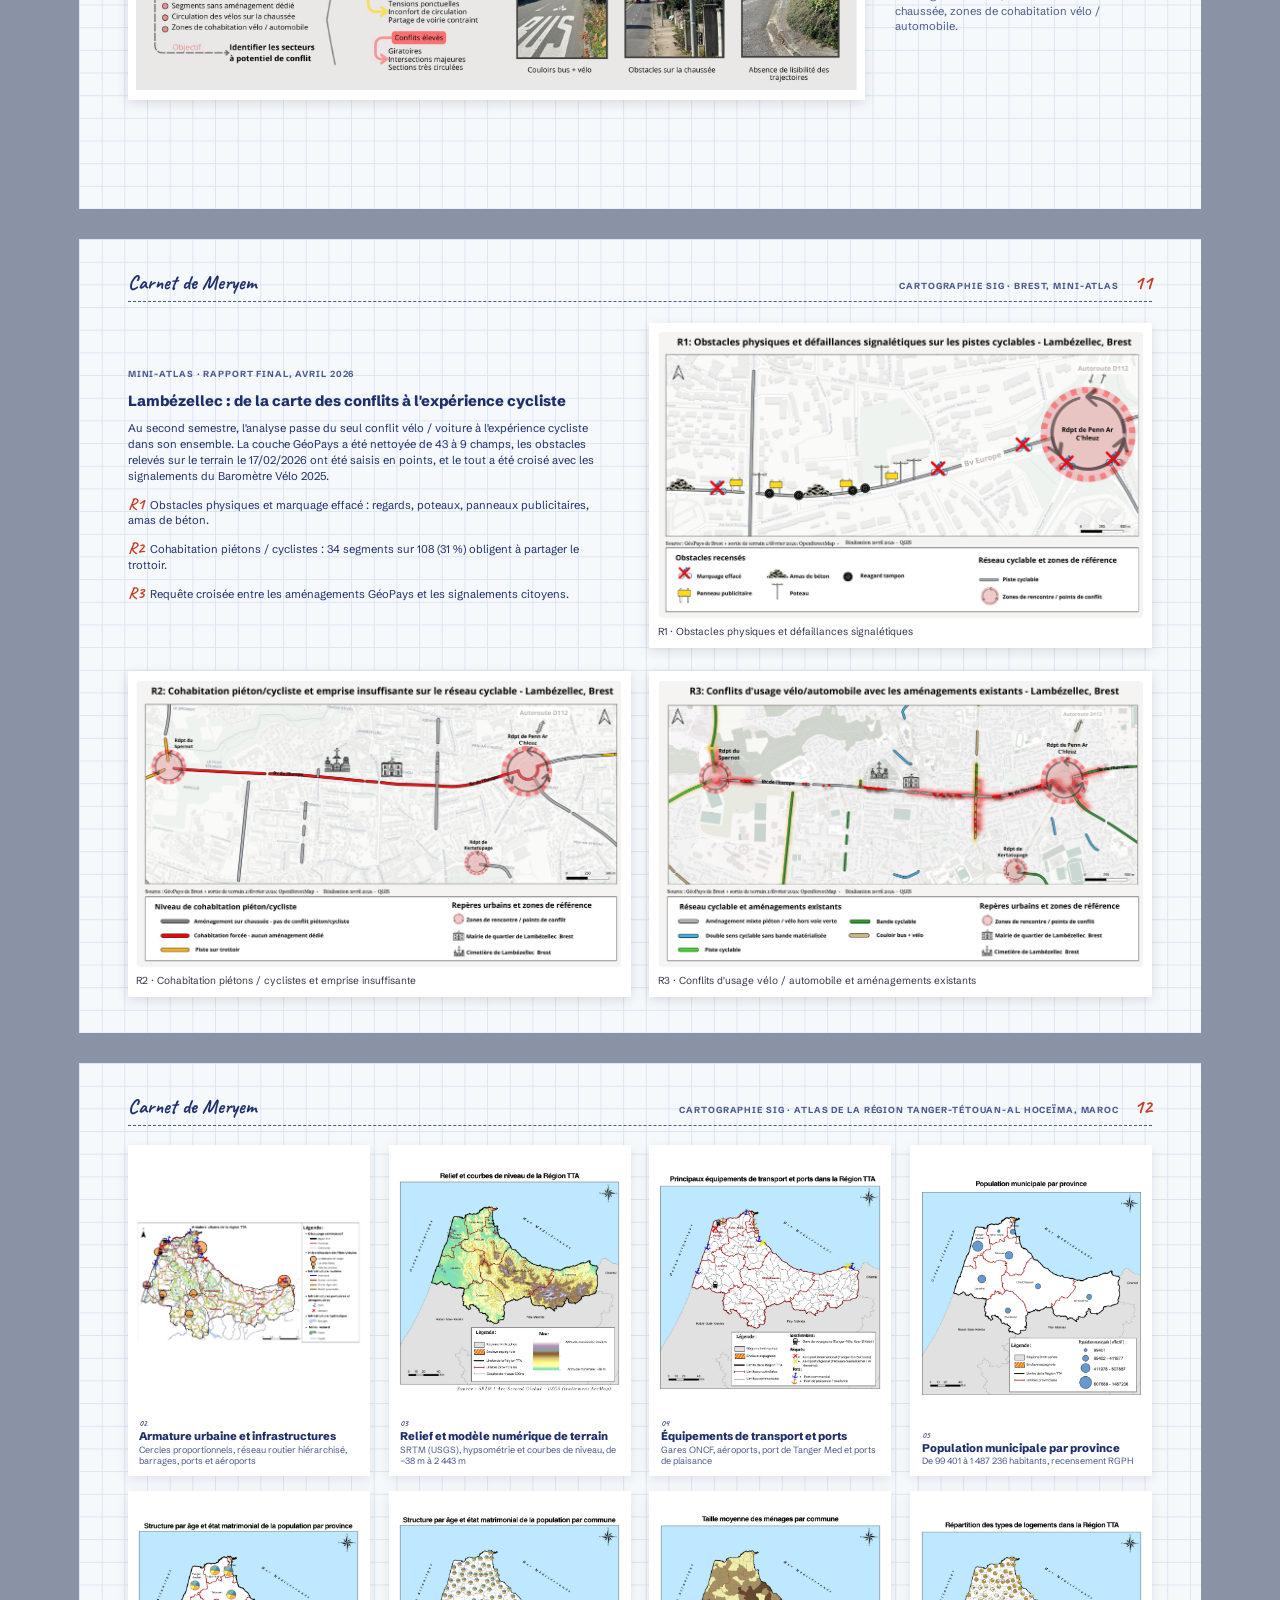
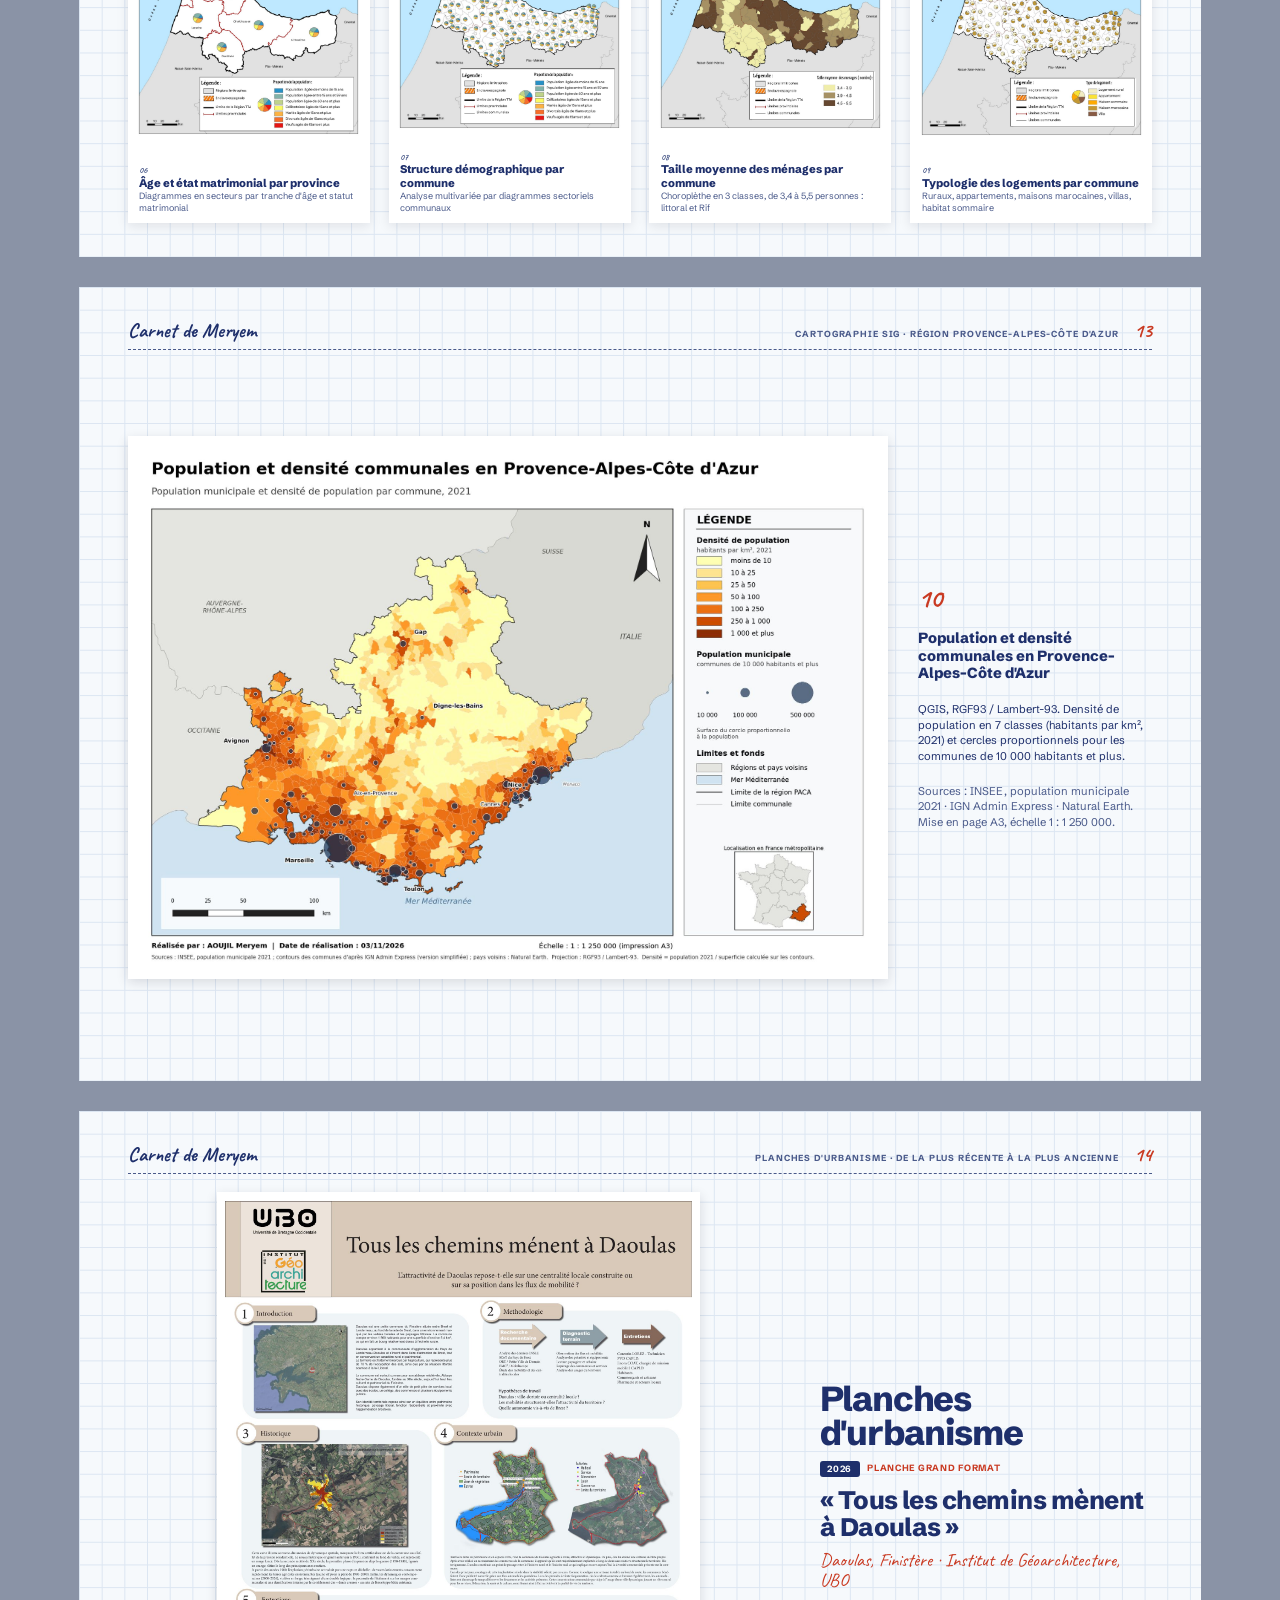
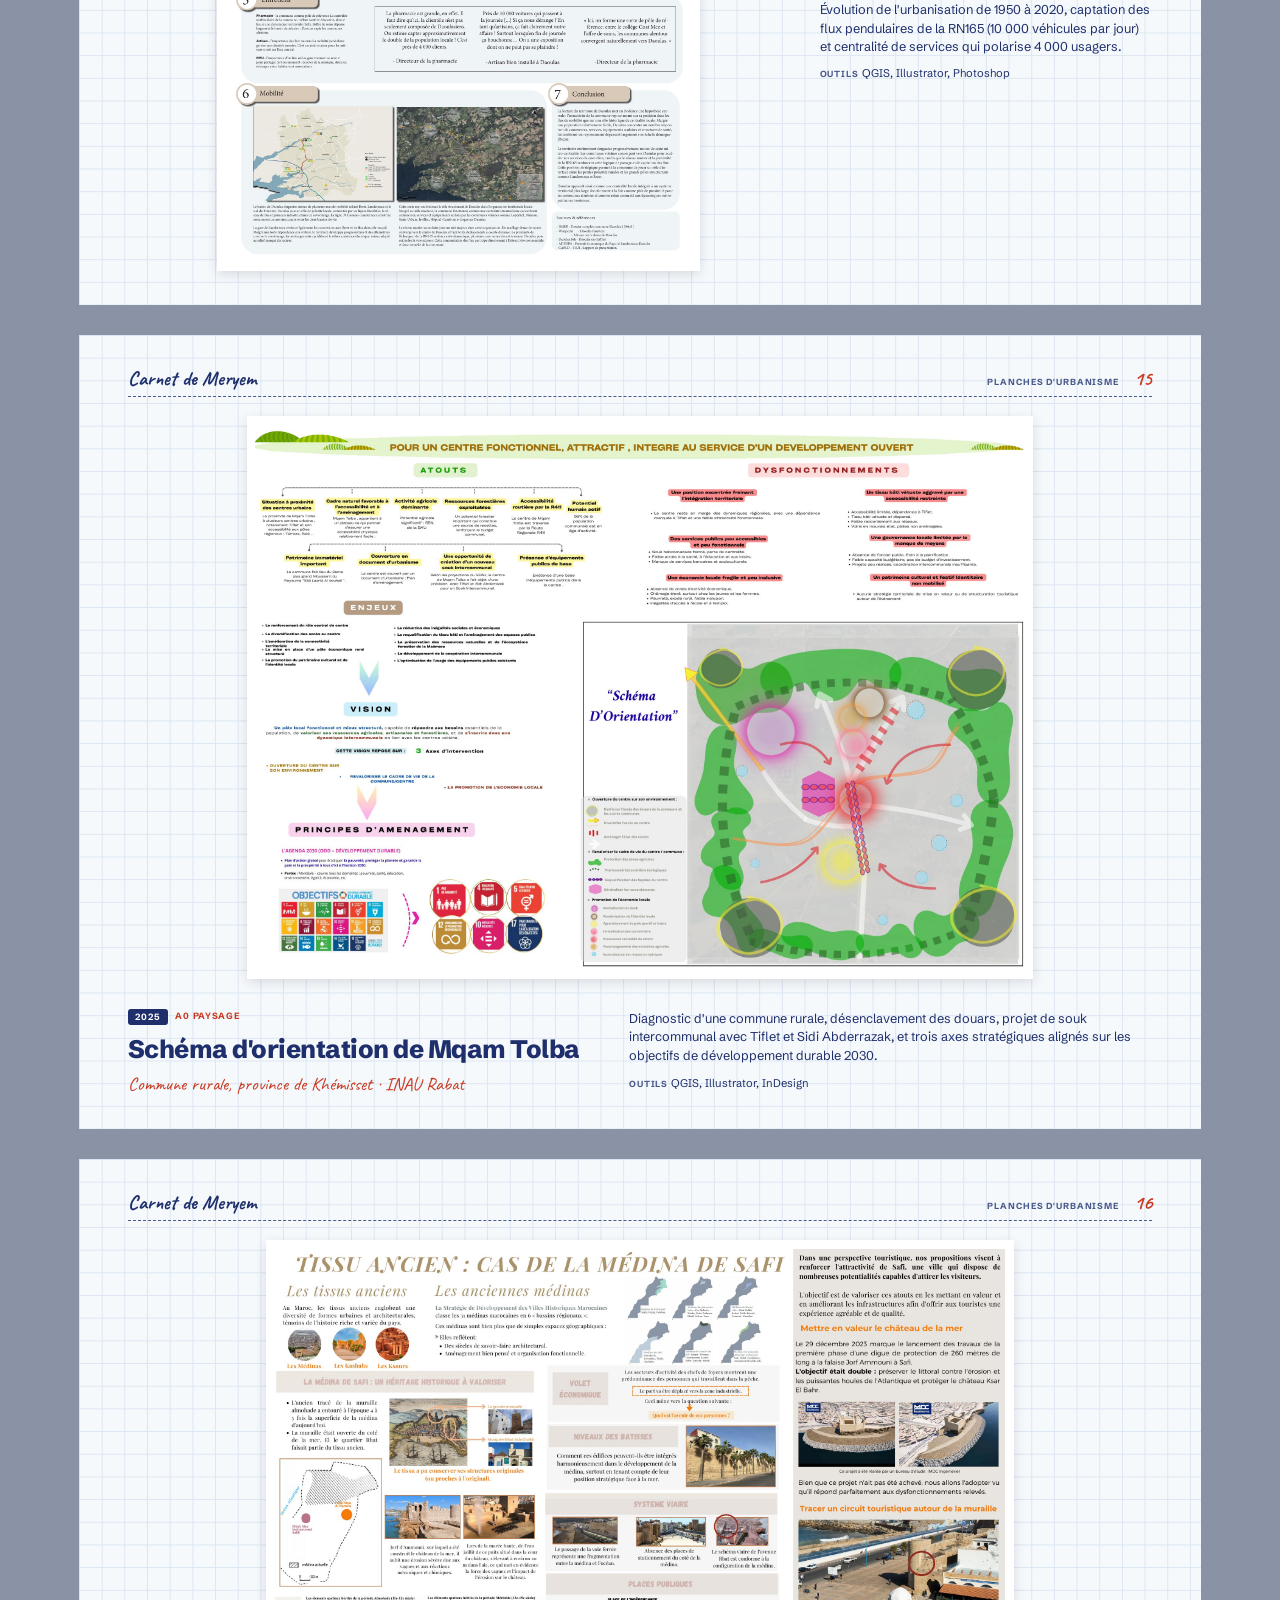
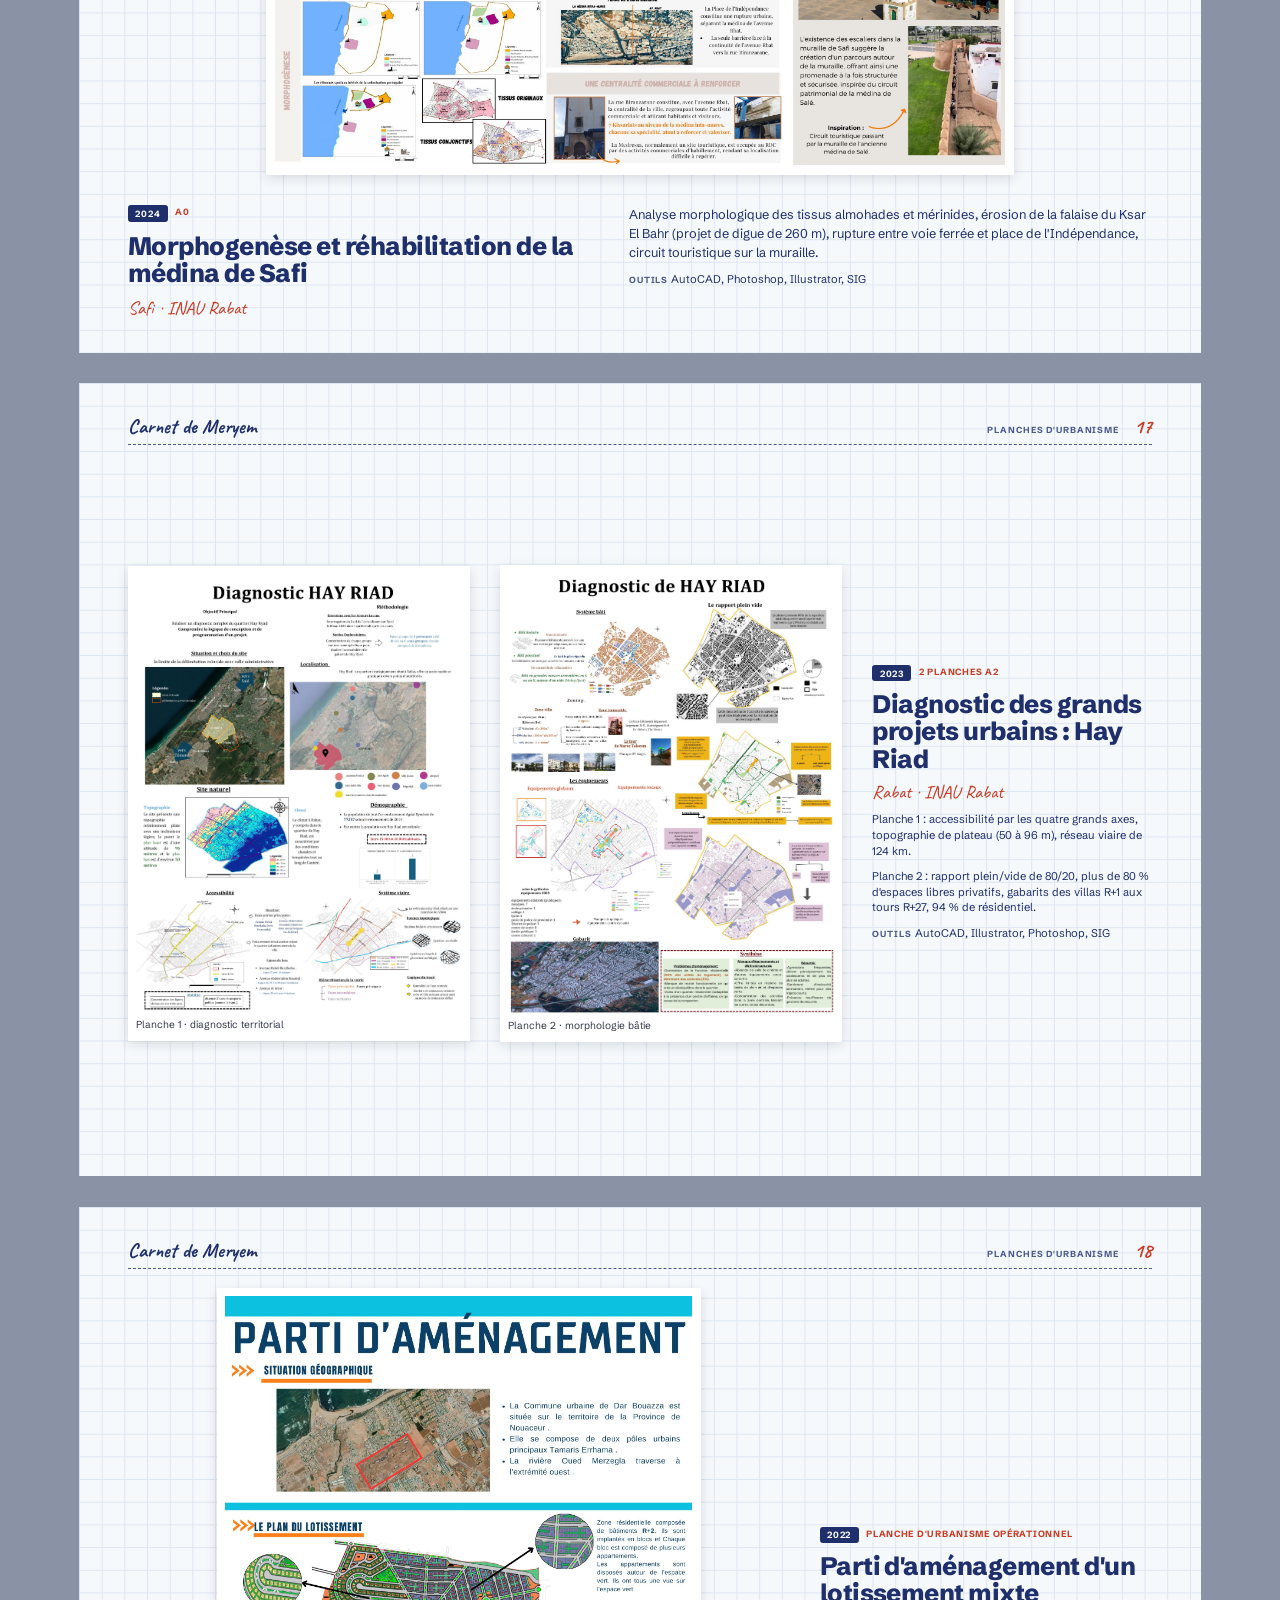
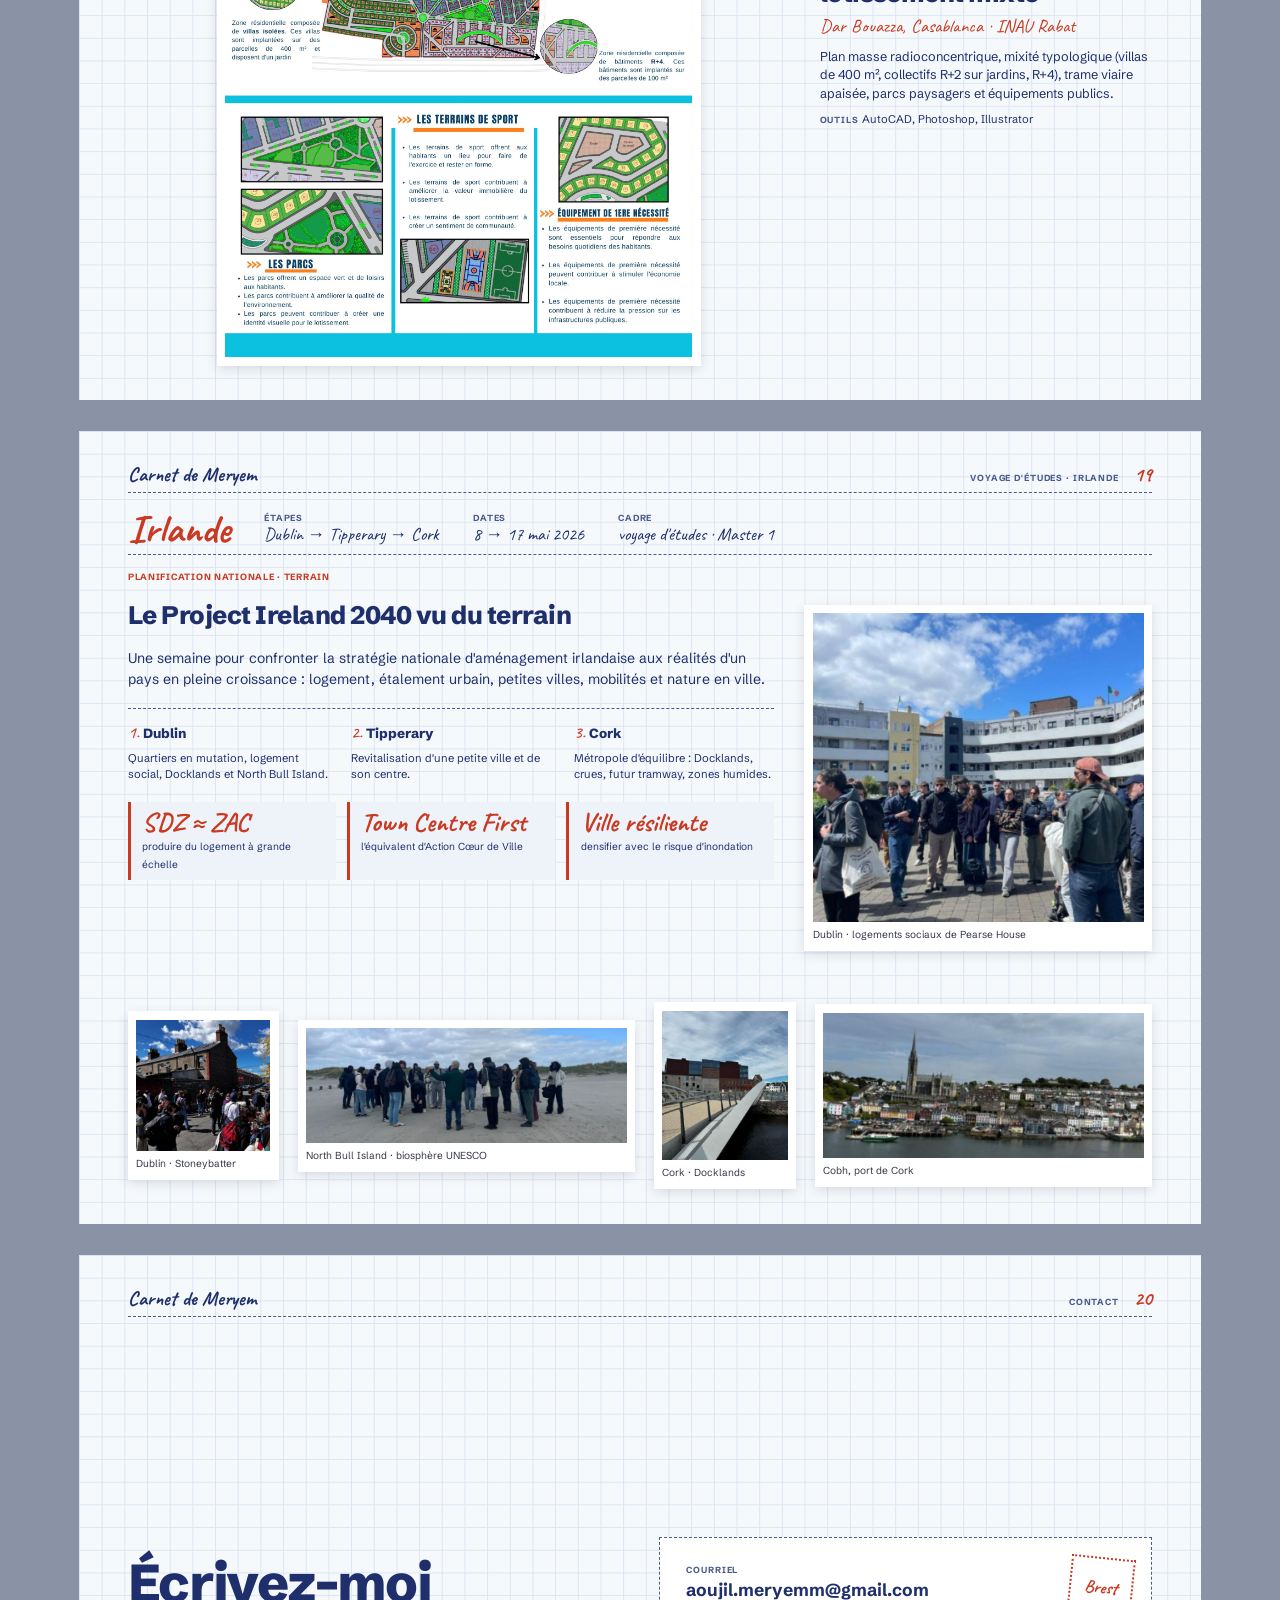
==== commit 53ba8a3c: "fix: Ireland" ====
--- a/portfolio-pdf.html
+++ b/portfolio-pdf.html
@@ -435,46 +435,36 @@
   <header class="pg__top"><span class="pg__brand">Carnet de Meryem</span><span class="pg__where"><span class="label">Voyage d'études · Irlande</span><span class="pg__num">19</span></span></header>
   <div class="pg__body project">
     <div class="meta">
-      <span class="meta__num">IE</span>
+      <span class="meta__num">Irlande</span>
       <dl>
-        <div><dt class="label">Lieux</dt><dd>Dublin, Tipperary, Cork</dd></div>
+        <div><dt class="label">Étapes</dt><dd>Dublin → Tipperary → Cork</dd></div>
         <div><dt class="label">Dates</dt><dd>8 → 17 mai 2026</dd></div>
         <div><dt class="label">Cadre</dt><dd>voyage d'études · Master 1</dd></div>
-        <div><dt class="label">Groupe</dt><dd>promotion M1, Institut de Géoarchitecture</dd></div>
       </dl>
     </div>
     <div class="split" style="grid-template-columns: 1fr 92mm;">
-      <div class="stack">
-        <p class="tags"><span class="tag-accent">Planification nationale · terrain</span><span class="tag-muted">Project Ireland 2040</span></p>
-        <h2 class="h-project">Comprendre les mutations de l'Irlande contemporaine</h2>
-        <p class="lead">Une semaine d'immersion pour confronter le Project Ireland 2040, le National Planning Framework et les investissements du National Development Plan, aux défis d'un pays en pleine croissance.</p>
-        <div class="steps steps--2">
-          <div>
-            <h3 class="step__title"><span class="hand">1.</span>Dublin et sa périphérie</h3>
-            <ul class="arrows small">
-              <li>Quartiers en mutation, végétalisation et logements sociaux de Pearse House.</li>
-              <li>Office of the Planning Regulator : cohérence entre les échelles de planification.</li>
-              <li>Docklands et « smart city », North Bull Island (biosphère UNESCO), Adamstown SDZ.</li>
-            </ul>
-          </div>
-          <div>
-            <h3 class="step__title"><span class="hand">2.</span>Tipperary</h3>
-            <p class="small">Town Revitalisation Strategy : logement, patrimoine, services et commerce face au déclin des centres-villes ruraux.</p>
-          </div>
+      <div class="stack stack--lg">
+        <p class="tags"><span class="tag-accent">Planification nationale · terrain</span></p>
+        <h2 class="h-project">Le Project Ireland 2040 vu du terrain</h2>
+        <p class="lead">Une semaine pour confronter la stratégie nationale d'aménagement irlandaise aux réalités d'un pays en pleine croissance : logement, étalement urbain, petites villes, mobilités et nature en ville.</p>
+        <div class="steps" style="grid-template-columns: repeat(3, 1fr);">
+          <div><h3 class="step__title"><span class="hand">1.</span>Dublin</h3><p class="small">Quartiers en mutation, logement social, Docklands et North Bull Island.</p></div>
+          <div><h3 class="step__title"><span class="hand">2.</span>Tipperary</h3><p class="small">Revitalisation d'une petite ville et de son centre.</p></div>
+          <div><h3 class="step__title"><span class="hand">3.</span>Cork</h3><p class="small">Métropole d'équilibre : Docklands, crues, futur tramway, zones humides.</p></div>
         </div>
         <div class="stats">
-          <div><strong>SDZ ≈ ZAC</strong><span>les Strategic Development Zones rappellent nos ZAC</span></div>
-          <div><strong>Town Centre First</strong><span>écho à Action Cœur de Ville</span></div>
-          <div><strong>Densifier</strong><span>sans perdre la mixité sociale</span></div>
+          <div><strong>SDZ ≈ ZAC</strong><span>produire du logement à grande échelle</span></div>
+          <div><strong>Town Centre First</strong><span>l'équivalent d'Action Cœur de Ville</span></div>
+          <div><strong>Ville résiliente</strong><span>densifier avec le risque d'inondation</span></div>
         </div>
       </div>
       <figure class="ph"><div class="ph__img"><img src="assets/img/voyage/irlande-pearse-house.jpg" alt=""></div><figcaption>Dublin · logements sociaux de Pearse House</figcaption></figure>
     </div>
-    <div class="grid-fig" style="flex: none; height: 50mm; grid-template-columns: 0.85fr 1fr 1.9fr 1.05fr;">
+    <div class="grid-fig" style="flex: none; height: 50mm; grid-template-columns: 0.85fr 1.9fr 0.8fr 1.9fr;">
       <figure class="ph"><div class="ph__img"><img src="assets/img/voyage/irlande-stoneybatter.jpg" alt=""></div><figcaption>Dublin · Stoneybatter</figcaption></figure>
-      <figure class="ph"><div class="ph__img"><img src="assets/img/voyage/irlande-tipperary-npf.jpg" alt=""></div><figcaption>Tipperary · National Planning Framework</figcaption></figure>
-      <figure class="ph"><div class="ph__img"><img src="assets/img/voyage/irlande-bull-island.jpg" alt=""></div><figcaption>North Bull Island · réserve de biosphère UNESCO</figcaption></figure>
-      <figure class="ph"><div class="ph__img"><img src="assets/img/voyage/irlande-tipperary-lac.jpg" alt=""></div><figcaption>Paysage du comté de Tipperary</figcaption></figure>
+      <figure class="ph"><div class="ph__img"><img src="assets/img/voyage/irlande-bull-island.jpg" alt=""></div><figcaption>North Bull Island · biosphère UNESCO</figcaption></figure>
+      <figure class="ph"><div class="ph__img"><img src="assets/img/voyage/irlande-cork-docklands.jpg" alt=""></div><figcaption>Cork · Docklands</figcaption></figure>
+      <figure class="ph"><div class="ph__img"><img src="assets/img/voyage/irlande-cobh.jpg" alt=""></div><figcaption>Cobh, port de Cork</figcaption></figure>
     </div>
   </div>
 </section>
